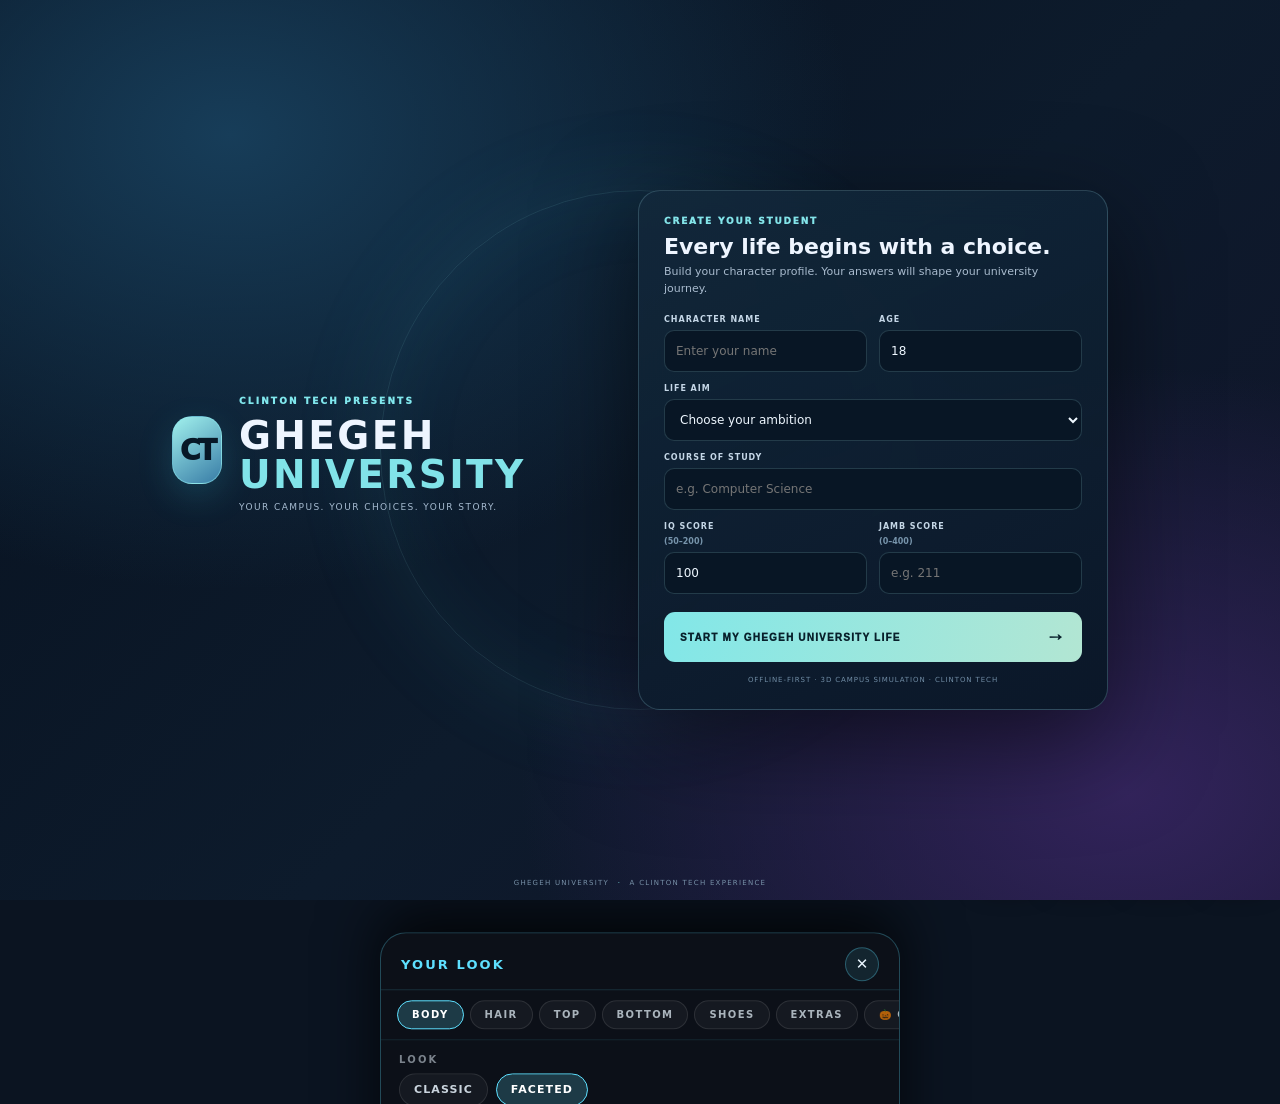
==== index.html @ 62ccc45f "Ghegeh University v7: UI parity with Everyday-game, loophole fixes, PWA + Pages deploy" ====
<!doctype html>
<html lang="en">
<head>
  <meta charset="utf-8">
  <meta name="viewport" content="width=device-width,initial-scale=1,maximum-scale=1,user-scalable=no,viewport-fit=cover">
  <meta name="theme-color" content="#101b2c">
  <meta name="description" content="Ghegeh University — a standalone 3D third-person campus life game by Clinton Tech.">
  <title>Ghegeh University — Clinton Tech</title>
  <meta name="color-scheme" content="dark">
  <meta name="mobile-web-app-capable" content="yes">
  <meta name="apple-mobile-web-app-capable" content="yes">
  <meta name="apple-mobile-web-app-status-bar-style" content="black-translucent">
  <meta name="apple-mobile-web-app-title" content="Ghegeh Uni">
  <link rel="icon" type="image/png" sizes="32x32" href="icons/favicon-32.png">
  <link rel="apple-touch-icon" href="icons/icon-180.png">
  <link rel="manifest" href="manifest.webmanifest">
  <link rel="stylesheet" href="css/game.css">
  <script type="importmap">
  {"imports":{"three":"./game-assets/vendor/three/three.module.min.js","three/addons/":"./game-assets/vendor/three/addons/"}}
  </script>
</head>
<body>
  <main id="game-root">
    <noscript><div class="noscript">Ghegeh University needs JavaScript and WebGL. Please enable JavaScript to play.</div></noscript>
    <canvas id="game-canvas" aria-label="Ghegeh University 3D campus"></canvas>
    <section class="start-screen" id="start-screen">
      <div class="start-glow"></div>
      <div class="start-brand"><span class="start-logo">CT</span><div><small>CLINTON TECH PRESENTS</small><h1>GHEGEH <em>UNIVERSITY</em></h1><p>YOUR CAMPUS. YOUR CHOICES. YOUR STORY.</p></div></div>
      <form class="start-card" id="profile-form">
        <div class="start-kicker">CREATE YOUR STUDENT</div><h2>Every life begins with a choice.</h2><p class="start-intro">Build your character profile. Your answers will shape your university journey.</p>
        <div class="profile-grid">
          <label>CHARACTER NAME<input name="name" required maxlength="32" placeholder="Enter your name" autocomplete="name"></label>
          <label>AGE<input name="age" required type="number" min="15" max="60" value="18"></label>
          <label class="wide">LIFE AIM<select name="aim" required><option value="">Choose your ambition</option><option>Become successful in my career</option><option>Build a business</option><option>Become wealthy and independent</option><option>Make a difference in society</option><option>Become famous and influential</option><option>Enjoy university life and make memories</option><option>Discover my purpose</option></select></label>
          <label class="wide">COURSE OF STUDY<input name="course" required maxlength="60" placeholder="e.g. Computer Science"></label>
          <label>IQ SCORE <small>(50–200)</small><input name="iq" required type="number" min="50" max="200" value="100"></label>
          <label>JAMB SCORE <small>(0–400)</small><input name="jamb" required type="number" min="0" max="400" placeholder="e.g. 211"></label>
        </div>
        <button class="start-button" type="submit">START MY GHEGEH UNIVERSITY LIFE <span>→</span></button>
        <div class="start-foot">OFFLINE-FIRST · 3D CAMPUS SIMULATION · CLINTON TECH</div>
      </form>
      <div class="start-version">GHEGEH UNIVERSITY <span>·</span> A CLINTON TECH EXPERIENCE</div>
    </section>
    <header class="topbar">
      <div class="brand"><span class="brand-mark">UL</span><div><b>GHEGEH UNIVERSITY</b><small>A CLINTON TECH CAMPUS</small></div></div>
      <div class="top-actions"><button id="life-btn">CAMPUS LIFE</button><button id="portal-btn">STUDENT PORTAL</button><label class="quality-control">QUALITY <select id="quality-select" aria-label="Graphics quality"><option value="low">LOW</option><option value="medium">MEDIUM</option><option value="high">HIGH</option></select></label><button id="pause-btn" aria-label="Pause">Ⅱ</button></div>
    </header>
    <section class="mission-card" id="mission-card">
      <span class="eyebrow">YOUR CAMPUS DAY</span>
      <b id="mission-title">Welcome to campus</b>
      <small id="mission-copy">Explore the campus and meet your fellow students.</small>
    </section>
    <div class="status-strip" id="status-strip" aria-label="Student status">
      <div class="chip"><small>ENERGY</small><b id="st-energy">–</b></div>
      <div class="chip"><small>MOOD</small><b id="st-mood">–</b></div>
      <div class="chip"><small>WALLET</small><b id="st-wallet">–</b></div>
      <div class="chip"><small>REP</small><b id="st-rep">–</b></div>
    </div>
    <div class="suspension-banner hidden" id="suspension-banner" role="alert">DISCIPLINARY SUSPENSION · attend a student conduct meeting in Campus Life to return to class</div>
    <div class="bottom-hint"><span class="dot"></span> <span id="hint-text">LEFT STICK: MOVE · DRAG RIGHT: LOOK · TAP ACTION BUTTON TO INTERACT</span></div>
    <nav class="action-hud" aria-label="Character actions">
      <button id="hud-style" title="Open wardrobe">STYLE</button>
      <button id="hud-market" title="Clothing market">MARKET</button>
      <button id="hud-emotes" title="Show emotes">EMOTES</button>
      <button id="hud-handshake" title="Handshake with a nearby student">SHAKE</button>
    </nav>
    <section class="emote-panel hidden" id="emote-panel"><div class="emote-head"><b>EMOTES & GESTURES</b><button id="close-emotes">×</button></div>
      <div class="emote-grid">
        <button data-emote="wave">Wave</button><button data-emote="clap">Clap</button><button data-emote="flex">Flex</button><button data-emote="dance">Dance</button>
        <button data-emote="azonto_step">Azonto</button><button data-emote="shaku_flow">Shaku</button><button data-emote="zanku_legwork">Zanku</button><button data-emote="stepper_glide">Steppers glide</button>
        <button data-emote="stepper_cross">Cross step</button><button data-emote="stepper_heeltoe">Heel-toe</button><button data-emote="buga_bounce">Buga</button><button data-emote="amapiano_log">Amapiano</button>
      </div><p>Handshake pairs with the nearest student. Dance moves play on your character.</p>
    </section>
    <section class="market-panel hidden" id="market-panel"><div class="market-head"><div><small>GHEGEH CAMPUS STYLE</small><h2>Student Clothing Market</h2><p>Buy an outfit, then visit the fitting studio to change in third person.</p></div><button id="close-market">×</button></div>
      <div class="market-wallet" id="market-wallet">Wallet: ₦45,000</div><div class="market-items" id="market-items"></div>
      <div class="market-foot"><span>Purchased items are saved on this device.</span><button id="market-done">DONE</button></div>
    </section>
    <section class="portal hidden" id="portal">
      <div class="portal-head"><div><span class="eyebrow">STUDENT SERVICES</span><h1>Student Portal</h1></div><button class="close" id="close-portal">×</button></div>
      <div class="profile-badge" id="profile-summary"></div><div class="student-summary"><div><small>PROGRAMME</small><b id="programme-name">Not enrolled</b></div><div><small>CGPA</small><b id="cgpa">0.00</b></div><div><small>CREDITS</small><b id="credits">0 / 12</b></div></div>
      <div id="enrolment" class="portal-section"><h2>Choose your programme</h2><div class="programme-grid" id="programme-list"></div></div>
      <div id="student-actions" class="portal-section hidden"><h2>Academic activities</h2><div class="activity-grid">
        <button data-action="study"><b>📚 Study session</b><small>Done in person at the library</small></button>
        <button data-action="lecture"><b>🎓 Attend lecture</b><small>Done in person at a faculty</small></button>
        <button data-action="exam"><b>📝 Take examination</b><small>Needs 2 study + 1 lecture · pass mark 50%</small></button>
        <button data-action="scholarship"><b>🏅 Apply scholarship</b><small>2 passes · 5 study · 60% average · ₦50,000</small></button>
      </div><div class="progress-wrap"><div class="progress-label"><span>Graduation progress</span><b id="progress-label">0%</b></div><div class="progress"><i id="progress-bar"></i></div></div><button class="graduate" id="graduate-btn" disabled>GRADUATE</button></div>
      <div class="portal-section"><h2>Campus objectives</h2><ul class="objectives" id="objectives"></ul></div>
      <p class="save-note">Progress is saved locally on this device. No account or online payment is required in this starter build.</p>
      <button class="reset-btn" id="reset-btn" type="button">START A NEW STUDENT (ERASE SAVE)</button>
    </section>

    <section class="life-panel hidden" id="life-panel">
      <div class="life-head"><div><span class="eyebrow">YOUR CHOICES · YOUR STORY</span><h2>Campus Life</h2></div><button class="close" id="close-life">×</button></div>
      <div class="life-stats" id="life-stats"></div>
      <div class="life-section" id="npc-social" hidden>
        <h3 id="npc-name">Meet a student</h3><p id="npc-copy">Build friendships through repeated conversations and shared activities.</p>
        <div class="conversation-log" id="conversation-log" aria-live="polite"></div>
        <div class="conversation-topics" id="conversation-topics"></div>
        <form class="chat-compose" id="chat-form"><input id="chat-input" maxlength="180" autocomplete="off" placeholder="Say something to this student…"><button type="submit">SEND</button></form>
        <div class="life-actions"><button data-social="chat">START A NEW CHAT</button><button data-social="study">INVITE TO STUDY</button><button data-social="bestie">ASK TO BE BESTIES</button></div>
      </div>
      <div class="life-section"><h3>Choose your circle</h3><p>Campus groups change your reputation, opportunities and the choices you face.</p><div class="faction-grid" id="faction-list"></div><button class="subtle-action" id="leave-faction">LEAVE CURRENT GROUP</button></div>
      <div class="life-section"><h3>What do you want to do?</h3><div class="life-actions">
        <button data-life="hangout">HANG OUT WITH FRIENDS</button><button data-life="party">GO TO A CAMPUS PARTY</button><button data-life="work">TAKE A STUDENT JOB</button><button data-life="sports">TRAIN WITH SPORTS CLUB</button><button data-life="discipline">STUDENT CONDUCT MEETING</button>
      </div></div>
      <p class="life-foot">Your choices are saved on this device. Secret-group membership is fictional and can carry in-game disciplinary consequences.</p>
    </section>
    <div class="toast" id="toast" role="status"></div>
    <div class="loading" id="loading" role="status" aria-live="polite"><div class="loader" id="loader"></div><b id="loading-title">BUILDING YOUR CAMPUS</b><small id="loading-copy">Preparing Ghegeh University…</small><div class="loading-actions hidden" id="loading-actions"><button id="reload-btn" type="button">RELOAD</button></div></div>
  </main>
  <script type="module" src="src/main.js"></script>
</body>
</html>
---- css/game.css ----
:root{color-scheme:dark;--ink:#eef5ff;--muted:#a8b7c9;--panel:rgba(9,18,32,.88);--line:rgba(168,205,235,.2);--cyan:#75e2ed;--gold:#f3c96b}*{box-sizing:border-box}html,body,#game-root{width:100%;height:100%;margin:0;overflow:hidden;background:#0b1421;color:var(--ink);font-family:Inter,system-ui,-apple-system,Segoe UI,sans-serif}body{overscroll-behavior:none}#game-canvas{position:absolute;inset:0;width:100%;height:100%;display:block;touch-action:none;outline:0}.topbar{position:absolute;z-index:20;top:env(safe-area-inset-top,0px);left:0;right:0;display:flex;align-items:center;justify-content:space-between;padding:13px 15px;background:linear-gradient(180deg,rgba(4,10,19,.78),transparent);pointer-events:none}.brand,.top-actions{display:flex;align-items:center;gap:10px;pointer-events:auto}.brand-mark{width:39px;height:39px;display:grid;place-items:center;border-radius:12px;background:linear-gradient(145deg,#8de8ef,#3975a4);color:#071827;font-weight:1000;letter-spacing:-.08em}.brand b{display:block;font-size:11px;letter-spacing:.13em}.brand small{display:block;color:#b4c4d5;font-size:8px;letter-spacing:.16em;margin-top:3px}.top-actions button,.close{border:1px solid var(--line);background:rgba(7,16,29,.8);color:var(--ink);border-radius:10px;padding:10px 12px;font-size:10px;font-weight:900;letter-spacing:.08em;backdrop-filter:blur(12px)}#pause-btn{font-size:16px;padding:7px 13px}.mission-card{position:absolute;z-index:10;top:76px;left:14px;max-width:min(300px,calc(100vw - 28px));padding:12px 14px;border:1px solid var(--line);border-radius:13px;background:var(--panel);backdrop-filter:blur(14px);box-shadow:0 12px 35px #0005;pointer-events:none}.eyebrow{display:block;color:var(--cyan);font-size:8px;font-weight:1000;letter-spacing:.17em}.mission-card b{display:block;font-size:13px;margin:5px 0}.mission-card small{display:block;color:var(--muted);font-size:10px;line-height:1.4}.bottom-hint{position:absolute;z-index:10;bottom:calc(env(safe-area-inset-bottom,0px) + 10px);left:50%;transform:translateX(-50%);padding:8px 11px;white-space:nowrap;border-radius:20px;background:rgba(4,12,22,.72);color:#d4e1ef;font-size:8px;letter-spacing:.08em;pointer-events:none}.bottom-hint i{color:var(--gold);font-style:normal;padding:0 4px}.dot{display:inline-block;width:6px;height:6px;border-radius:50%;background:#73e2a0;margin-right:5px}.portal{position:absolute;z-index:40;top:50%;left:50%;transform:translate(-50%,-50%);width:min(620px,calc(100vw - 24px));max-height:min(82vh,760px);overflow:auto;padding:18px;border:1px solid rgba(141,212,235,.28);border-radius:20px;background:rgba(7,16,29,.96);box-shadow:0 24px 90px #000a;backdrop-filter:blur(20px)}.hidden{display:none!important}.portal-head{display:flex;align-items:center;justify-content:space-between}.portal h1{font-size:23px;margin:5px 0 14px}.portal h2{font-size:12px;letter-spacing:.08em;margin:17px 0 9px}.close{font-size:22px;padding:2px 10px}.student-summary{display:grid;grid-template-columns:repeat(3,1fr);gap:7px}.student-summary>div{padding:10px;border:1px solid var(--line);border-radius:11px;background:#122238}.student-summary small{display:block;color:var(--muted);font-size:8px;letter-spacing:.1em}.student-summary b{display:block;font-size:12px;margin-top:5px}.programme-grid{display:grid;grid-template-columns:repeat(2,minmax(0,1fr));gap:8px}.programme,.activity-grid button{border:1px solid var(--line);border-radius:12px;background:#13253a;color:var(--ink);padding:12px;text-align:left}.programme b,.activity-grid b{display:block;font-size:11px}.programme small,.activity-grid small{display:block;color:var(--muted);font-size:9px;line-height:1.45;margin-top:5px}.programme button{margin-top:10px;border:0;border-radius:8px;padding:8px 10px;background:var(--cyan);color:#09202c;font-size:9px;font-weight:1000}.activity-grid{display:grid;grid-template-columns:repeat(2,minmax(0,1fr));gap:8px}.progress-wrap{margin:14px 0}.progress-label{display:flex;justify-content:space-between;font-size:9px;color:var(--muted);margin-bottom:7px}.progress{height:8px;border-radius:8px;background:#26384b;overflow:hidden}.progress i{display:block;width:0;height:100%;background:linear-gradient(90deg,#62cbd9,#e7cf7a);transition:width .25s}.graduate{width:100%;padding:12px;border:0;border-radius:10px;background:var(--gold);color:#231a08;font-weight:1000}.graduate:disabled{opacity:.35}.objectives{padding-left:18px;color:var(--muted);font-size:10px;line-height:1.8}.save-note{font-size:9px;color:#8092a6;line-height:1.5}.toast{position:absolute;z-index:60;left:50%;bottom:calc(env(safe-area-inset-bottom,0px) + 58px);transform:translate(-50%,15px);opacity:0;pointer-events:none;padding:10px 14px;border-radius:10px;background:#e6f6f7;color:#102431;font-size:11px;font-weight:800;transition:.2s}.toast.show{opacity:1;transform:translate(-50%,0)}.loading{position:absolute;z-index:80;inset:0;display:flex;flex-direction:column;align-items:center;justify-content:center;gap:10px;background:#0b1421;color:var(--ink);letter-spacing:.13em;font-size:10px}.loading small{color:var(--muted);font-size:9px;letter-spacing:0}.loader{width:34px;height:34px;border:3px solid #33495b;border-top-color:var(--cyan);border-radius:50%;animation:spin .8s linear infinite}@keyframes spin{to{transform:rotate(360deg)}}@media(min-width:760px){.mission-card{top:90px;left:22px}.portal{padding:24px}.brand b{font-size:13px}}
.life-panel{position:absolute;z-index:45;right:14px;top:74px;width:min(430px,calc(100vw - 28px));max-height:calc(100dvh - 96px);overflow:auto;padding:16px;border:1px solid rgba(141,212,235,.3);border-radius:18px;background:rgba(7,16,29,.96);box-shadow:0 24px 90px #000a;backdrop-filter:blur(20px)}.life-head{display:flex;align-items:center;justify-content:space-between}.life-head h2{font-size:21px;margin:5px 0 12px}.life-stats{display:grid;grid-template-columns:repeat(3,1fr);gap:7px}.life-stat{border:1px solid var(--line);background:#13253a;border-radius:10px;padding:9px}.life-stat small{display:block;color:var(--muted);font-size:8px;letter-spacing:.08em}.life-stat b{display:block;font-size:14px;margin-top:4px}.life-section{border-top:1px solid var(--line);padding-top:12px;margin-top:13px}.life-section h3{font-size:12px;margin:0 0 5px}.life-section p,.life-foot{font-size:9px;color:var(--muted);line-height:1.5;margin:4px 0 9px}.life-actions,.faction-grid{display:grid;grid-template-columns:repeat(2,minmax(0,1fr));gap:7px}.life-actions button,.faction-card,.subtle-action{border:1px solid var(--line);border-radius:10px;background:#172d43;color:var(--ink);padding:10px;text-align:left;font-size:9px;font-weight:900;letter-spacing:.03em}.faction-card b{display:block;font-size:10px}.faction-card small{display:block;color:var(--muted);font-size:8px;line-height:1.4;margin-top:5px;font-weight:500}.faction-card.selected{border-color:var(--gold);background:#3a3020}.subtle-action{margin-top:8px;width:100%;text-align:center;color:#ffd4c7;background:#38252a}.life-foot{margin-top:12px}@media(max-width:600px){.top-actions{gap:5px}.top-actions button{padding:8px 8px;font-size:8px}.life-panel{top:66px;right:8px;width:calc(100vw - 16px);max-height:calc(100dvh - 78px)}}

/* Clinton Tech character creation splash */
.start-screen{position:absolute;z-index:100;inset:0;display:flex;align-items:center;justify-content:center;gap:clamp(18px,4vh,36px);padding:26px 18px;background:radial-gradient(ellipse at 18% 15%,#173d59 0%,transparent 42%),radial-gradient(ellipse at 88% 88%,#33245c 0%,transparent 38%),linear-gradient(135deg,#07111f,#0d1b2c 55%,#111329);overflow:auto}.start-glow{position:absolute;width:48vw;height:48vw;max-width:520px;max-height:520px;border:1px solid #8ae7ed20;border-radius:50%;box-shadow:0 0 100px #47c9dc18,inset 0 0 90px #47c9dc10;pointer-events:none}.start-brand{position:relative;z-index:1;display:flex;align-items:center;gap:17px;max-width:430px}.start-logo{width:68px;height:68px;display:grid;place-items:center;border:1px solid #8ae7ed80;border-radius:20px;background:linear-gradient(145deg,#a1f1ed,#387ca6);color:#071827;font-size:28px;font-weight:1000;letter-spacing:-.1em;box-shadow:0 12px 35px #35bfd533}.start-brand small{color:#80e7ed;font-size:9px;letter-spacing:.24em;font-weight:1000}.start-brand h1{font-size:clamp(24px,4vw,39px);line-height:1;margin:8px 0;letter-spacing:.06em}.start-brand h1 em{font-style:normal;color:#81e3e9}.start-brand p{font-size:9px;letter-spacing:.16em;color:#a6bbd0;margin:0}.start-card{position:relative;z-index:2;width:min(470px,100%);padding:25px;border:1px solid #9adce638;border-radius:22px;background:linear-gradient(155deg,#12283bea,#0a1727f5);box-shadow:0 30px 100px #0008;backdrop-filter:blur(18px)}.start-kicker{color:#83e4e9;font-size:9px;font-weight:1000;letter-spacing:.2em}.start-card h2{font-size:22px;margin:8px 0 5px}.start-intro{font-size:11px;color:#a9bbce;line-height:1.5;margin:0 0 18px}.profile-grid{display:grid;grid-template-columns:1fr 1fr;gap:12px}.profile-grid label{display:flex;flex-direction:column;gap:6px;color:#c5d7e7;font-size:8px;font-weight:900;letter-spacing:.12em}.profile-grid label small{display:inline;color:#7895ac;font-size:8px;letter-spacing:0}.profile-grid .wide{grid-column:1/-1}.profile-grid input,.profile-grid select{width:100%;min-height:42px;border:1px solid #7eb7c43b;border-radius:10px;padding:0 11px;background:#081625;color:#eef7ff;font:500 12px system-ui;outline:none}.profile-grid input:focus,.profile-grid select:focus{border-color:#79dfe8;box-shadow:0 0 0 3px #79dfe81a}.profile-grid select option{background:#0d1c2c}.start-button{width:100%;display:flex;justify-content:space-between;align-items:center;margin-top:18px;padding:14px 16px;border:0;border-radius:11px;background:linear-gradient(100deg,#82e7e8,#b2e6d3);color:#08202b;font-size:10px;font-weight:1000;letter-spacing:.12em}.start-button span{font-size:19px}.start-foot{text-align:center;color:#718da5;font-size:7px;letter-spacing:.13em;margin-top:14px}.start-version{position:absolute;bottom:13px;color:#7891a8;font-size:7px;letter-spacing:.18em}.start-version span{color:#82e7e8;padding:0 5px}.conversation-log{display:flex;flex-direction:column;gap:7px;max-height:190px;overflow:auto;padding:9px;border:1px solid var(--line);border-radius:10px;background:#091827;margin:9px 0}.chat-line{font-size:10px;line-height:1.5;color:#dbe8f5}.chat-line b{color:#80e2e8}.chat-line.player b{color:#f3cb79}.conversation-topics{display:grid;grid-template-columns:repeat(2,minmax(0,1fr));gap:6px;margin:8px 0}.conversation-topics button{border:1px solid #76c9d344;border-radius:9px;background:#102a3c;color:#dff8f7;padding:9px;text-align:left;font-size:9px;font-weight:800}.conversation-topics button:active{background:#1d5361}.profile-badge{color:#8ee4e7;font-size:9px;margin:0 0 8px}
@media(max-width:760px){.start-screen{flex-direction:column;justify-content:flex-start;padding:25px 14px 38px;gap:18px}.start-brand{width:min(470px,100%);justify-content:center}.start-logo{width:52px;height:52px;border-radius:15px;font-size:22px}.start-brand h1{font-size:25px}.start-brand p{font-size:7px}.start-card{padding:18px;width:min(470px,100%)}.start-card h2{font-size:19px}.start-version{position:static;text-align:center}.profile-grid{gap:9px}.profile-grid input,.profile-grid select{min-height:40px}}

.chat-compose{display:flex;gap:6px;margin:8px 0}.chat-compose input{flex:1;min-width:0;border:1px solid #76c9d344;border-radius:9px;background:#081827;color:#eef7ff;padding:10px;font:500 10px system-ui;outline:none}.chat-compose input:focus{border-color:#79dfe8}.chat-compose button{border:0;border-radius:9px;background:#82e7e8;color:#08202b;padding:0 13px;font-size:9px;font-weight:1000;letter-spacing:.08em}

.quality-control{pointer-events:auto;display:flex;align-items:center;gap:5px;color:#9db3c8;font-size:8px;font-weight:900;letter-spacing:.1em}.quality-control select{max-width:82px;border:1px solid #83dce455;border-radius:8px;background:#0b1c2b;color:#eaf7ff;padding:8px 6px;font-size:8px;font-weight:900}

/* v6 action HUD, emote wheel and campus clothing market */
.action-hud{position:absolute;z-index:25;right:12px;bottom:calc(env(safe-area-inset-bottom,0px) + 18px);display:flex;gap:7px;pointer-events:auto}
.action-hud button{border:1px solid #8ce7e777;border-radius:12px;background:linear-gradient(145deg,#132b42ed,#071725ed);color:#e8fbff;padding:11px 13px;font-size:9px;font-weight:1000;letter-spacing:.1em;box-shadow:0 8px 24px #0007;backdrop-filter:blur(12px)}
.action-hud button:active,.emote-grid button:active{transform:scale(.96);border-color:#f1d27e}
.emote-panel,.market-panel{position:absolute;z-index:55;left:50%;top:50%;transform:translate(-50%,-50%);width:min(520px,calc(100vw - 22px));max-height:78dvh;overflow:auto;border:1px solid #82dfe777;border-radius:20px;background:linear-gradient(155deg,#10263bf5,#071321f8);box-shadow:0 25px 90px #000c;padding:16px;backdrop-filter:blur(20px)}
.emote-head,.market-head{display:flex;justify-content:space-between;align-items:flex-start;gap:12px}.emote-head b,.market-head small{color:#85e7e8;font-size:10px;letter-spacing:.16em}.emote-head button,.market-head>button{border:1px solid #82dfe755;border-radius:10px;background:#173148;color:#fff;padding:7px 12px;font-size:18px}.emote-grid{display:grid;grid-template-columns:repeat(3,minmax(0,1fr));gap:7px;margin-top:14px}.emote-grid button{border:1px solid #7acbd344;border-radius:10px;background:#142d43;color:#eafaff;padding:11px 6px;font-size:10px;font-weight:800}.emote-panel p,.market-head p{color:#9cb2c6;font-size:10px;line-height:1.5}.market-head h2{margin:5px 0;font-size:20px}.market-wallet{margin:12px 0;padding:10px;border-radius:10px;background:#163a36;color:#9df3c2;font-size:12px;font-weight:900}.market-items{display:grid;grid-template-columns:repeat(2,minmax(0,1fr));gap:9px}.market-item{border:1px solid #789db633;border-radius:13px;background:#12283c;padding:12px}.market-item .swatch{height:48px;border-radius:9px;margin-bottom:9px;border:1px solid #ffffff22}.market-item b{display:block;font-size:11px}.market-item small{display:block;color:#9eb2c5;font-size:9px;margin:5px 0 9px}.market-item button{width:100%;border:0;border-radius:8px;background:#8ce7df;color:#09212b;padding:9px;font-size:9px;font-weight:1000}.market-item button.owned{background:#314b4a;color:#a7f0c8}.market-foot{display:flex;justify-content:space-between;align-items:center;gap:10px;margin-top:12px;color:#92a8bb;font-size:9px}.market-foot button{border:0;border-radius:9px;background:#d8bd74;color:#201b0c;padding:10px 15px;font-weight:1000}
@media(max-width:600px){.action-hud{right:7px;bottom:calc(env(safe-area-inset-bottom,0px) + 52px);gap:5px}.action-hud button{padding:10px 9px;font-size:8px}.emote-grid{grid-template-columns:repeat(3,minmax(0,1fr))}.market-panel{max-height:82dvh;padding:13px}}

/* ---- v7 UI parity + hardening (modelled on the Everyday-game HUD) ---- */
:where(button,select,input,a):focus-visible{outline:2px solid var(--cyan);outline-offset:2px}
.noscript{position:absolute;z-index:200;inset:0;display:flex;align-items:center;justify-content:center;padding:24px;text-align:center;background:#0b1421;color:var(--ink)}
.status-strip{position:absolute;z-index:19;top:calc(env(safe-area-inset-top,0px) + 62px);right:14px;display:flex;gap:6px;pointer-events:none}
.status-strip .chip{min-width:58px;padding:6px 9px;border:1px solid var(--line);border-radius:10px;background:var(--panel);backdrop-filter:blur(12px);text-align:center}
.status-strip small{display:block;font-size:8px;letter-spacing:.12em;color:var(--muted)}
.status-strip b{display:block;font-size:12px;color:var(--ink);font-variant-numeric:tabular-nums}
.status-strip .chip.low{border-color:#ff7a7a;animation:pulse 1.2s ease-in-out infinite}
.status-strip .chip.low b{color:#ffb0b0}
@keyframes pulse{50%{box-shadow:0 0 0 3px rgba(255,122,122,.25)}}
.suspension-banner{position:absolute;z-index:21;top:calc(env(safe-area-inset-top,0px) + 112px);left:50%;transform:translateX(-50%);max-width:min(560px,calc(100vw - 24px));padding:8px 14px;border-radius:10px;background:rgba(120,20,30,.9);border:1px solid #ff8f8f;color:#fff;font-size:11px;letter-spacing:.04em;text-align:center}
.mission-card{top:calc(env(safe-area-inset-top,0px) + 76px)}
.portal{max-height:min(82dvh,760px)}
.bottom-hint{white-space:normal;text-align:center;max-width:calc(100vw - 210px)}
.programme.locked{opacity:.55}
.programme button:disabled{cursor:not-allowed;opacity:.6}
.programme em{color:var(--gold);font-style:normal}
.reset-btn{margin-top:12px;width:100%;padding:10px;border:1px solid rgba(255,122,122,.5);border-radius:10px;background:transparent;color:#ffb0b0;font:inherit;font-size:11px;letter-spacing:.08em;cursor:pointer}
.loading .loader.hidden,.loading-actions.hidden{display:none}
.loading.failed b{color:#ff9b9b}
.loading small{max-width:min(440px,86vw);text-align:center;line-height:1.5;letter-spacing:.05em}
.loading-actions button{margin-top:8px;padding:10px 22px;border:0;border-radius:10px;background:var(--cyan);color:#06222b;font:inherit;font-weight:700;letter-spacing:.1em;cursor:pointer}
@media(max-width:600px){
  .status-strip{right:8px;left:8px;justify-content:center;top:calc(env(safe-area-inset-top,0px) + 56px)}
  .status-strip .chip{flex:1;min-width:0}
  .mission-card{top:calc(env(safe-area-inset-top,0px) + 108px)}
  .suspension-banner{top:calc(env(safe-area-inset-top,0px) + 164px)}
  .bottom-hint{display:none}
}
@media(max-height:480px) and (orientation:landscape){
  .mission-card{display:none}
  .status-strip{top:calc(env(safe-area-inset-top,0px) + 52px)}
  .portal,.life-panel{max-height:calc(100dvh - 70px)}
}
@media(prefers-reduced-motion:reduce){*{animation-duration:.01ms!important;animation-iteration-count:1!important;transition-duration:.01ms!important}}
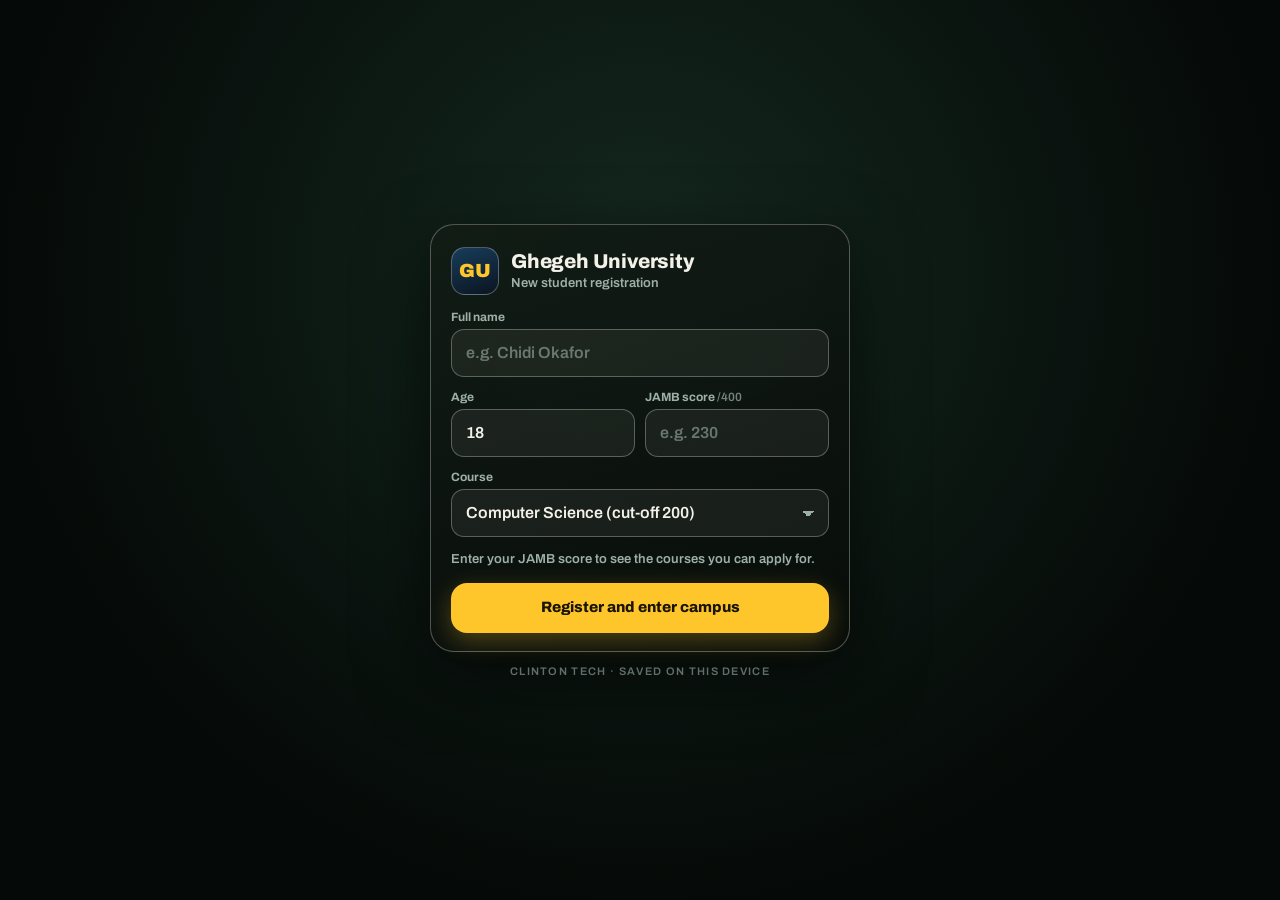
==== commit d8c31c5b: "v8: Clinton Tech splash, Everyday-game HUD/UI, plain registration, run/jump controls, next-step guid" ====
--- a/index.html
+++ b/index.html
@@ -3,111 +3,228 @@
 <head>
   <meta charset="utf-8">
   <meta name="viewport" content="width=device-width,initial-scale=1,maximum-scale=1,user-scalable=no,viewport-fit=cover">
-  <meta name="theme-color" content="#101b2c">
-  <meta name="description" content="Ghegeh University — a standalone 3D third-person campus life game by Clinton Tech.">
-  <title>Ghegeh University — Clinton Tech</title>
+  <meta name="theme-color" content="#0b110e">
   <meta name="color-scheme" content="dark">
+  <meta name="description" content="Ghegeh University: a 3D third-person campus life game by Clinton Tech.">
   <meta name="mobile-web-app-capable" content="yes">
   <meta name="apple-mobile-web-app-capable" content="yes">
   <meta name="apple-mobile-web-app-status-bar-style" content="black-translucent">
   <meta name="apple-mobile-web-app-title" content="Ghegeh Uni">
+  <title>Ghegeh University · Clinton Tech</title>
   <link rel="icon" type="image/png" sizes="32x32" href="icons/favicon-32.png">
   <link rel="apple-touch-icon" href="icons/icon-180.png">
   <link rel="manifest" href="manifest.webmanifest">
-  <link rel="stylesheet" href="css/game.css">
+  <link rel="stylesheet" href="css/fonts.css">
+  <link rel="stylesheet" href="css/hud-icons.css">
+  <link rel="stylesheet" href="css/hud.css">
+  <link rel="stylesheet" href="css/hud-landscape.css">
+  <link rel="stylesheet" href="css/uni.css">
   <script type="importmap">
   {"imports":{"three":"./game-assets/vendor/three/three.module.min.js","three/addons/":"./game-assets/vendor/three/addons/"}}
   </script>
+  <style id="ct-splash-css">
+  #ct-splash{position:fixed;inset:0;z-index:99999;display:flex;flex-direction:column;align-items:center;justify-content:center;
+    background:radial-gradient(circle at 50% 45%,#10201a 0%,#050907 70%);font-family:Archivo,Poppins,Inter,system-ui,sans-serif;
+    transition:opacity .6s ease,visibility .6s}
+  #ct-splash.out{opacity:0;visibility:hidden;pointer-events:none}
+  #ct-splash svg{width:min(46vmin,260px);height:auto;filter:drop-shadow(0 0 22px rgba(255,120,0,.45))}
+  #ct-splash .ring,#ct-splash .hex,#ct-splash .tr{fill:none;stroke:url(#ctg);stroke-linecap:round}
+  #ct-splash .ring{stroke-width:30;stroke-dasharray:620;stroke-dashoffset:620;animation:ct-draw 1.1s .15s ease forwards}
+  #ct-splash .hex{stroke-width:5;stroke-dasharray:1500;stroke-dashoffset:1500;animation:ct-draw 1.3s ease forwards}
+  #ct-splash .tr{stroke-width:12;stroke-dasharray:140;stroke-dashoffset:140;animation:ct-draw .6s 1s ease forwards}
+  #ct-splash .dot{fill:url(#ctg);opacity:0;animation:ct-pop .4s 1.4s ease forwards}
+  #ct-splash .name{margin-top:4vmin;font-weight:800;font-size:clamp(20px,5.2vmin,34px);letter-spacing:.32em;color:#f4f8f5;
+    opacity:0;transform:translateY(10px);animation:ct-up .7s 1.1s ease forwards}
+  #ct-splash .name b{color:#ff9c1a;font-weight:800}
+  #ct-splash .rule{width:64px;height:2px;background:#ff9c1a;margin:14px 0 10px;opacity:0;animation:ct-up .6s 1.4s ease forwards}
+  #ct-splash .sub{font-size:11px;letter-spacing:.5em;color:#96a89e;opacity:0;animation:ct-up .6s 1.6s ease forwards;padding-left:.5em}
+  #ct-splash .game{margin-top:20px;font-weight:800;font-size:clamp(15px,3.6vmin,22px);letter-spacing:.22em;color:#ffc62b;opacity:0;transform:translateY(8px);animation:ct-up .7s 2s ease forwards;padding-left:.22em}
+  #ct-splash .ct-load{margin-top:26px;width:min(60vmin,280px);display:flex;flex-direction:column;align-items:center;gap:10px;opacity:0;animation:ct-up .6s .9s ease forwards}
+  #ct-splash .ct-bar{width:100%;height:4px;border-radius:4px;background:rgba(255,255,255,.12);overflow:hidden}
+  #ct-splash .ct-bar i{display:block;height:100%;width:0;border-radius:4px;background:linear-gradient(90deg,#FFD60A,#FF5C00);box-shadow:0 0 10px rgba(255,120,0,.7)}
+  #ct-splash .ct-pct{font-size:12px;font-weight:700;letter-spacing:.25em;color:#96a89e;padding-left:.25em;font-variant-numeric:tabular-nums}
+  @keyframes ct-draw{to{stroke-dashoffset:0}}
+  @keyframes ct-pop{to{opacity:1}}
+  @keyframes ct-up{to{opacity:1;transform:none}}
+  @media (prefers-reduced-motion:reduce){#ct-splash *{animation-duration:.01s!important;animation-delay:0s!important}}
+  </style>
 </head>
 <body>
+  <!-- Clinton Tech splash: the same intro as Everyday in PH. It stays until the campus has finished building. -->
+  <div id="ct-splash" role="img" aria-label="Clinton Tech presents Ghegeh University">
+    <svg viewBox="0 0 400 400" xmlns="http://www.w3.org/2000/svg">
+      <defs><linearGradient id="ctg" x1="0" y1="0" x2="0" y2="1"><stop offset="0" stop-color="#FFD60A"/><stop offset="1" stop-color="#FF5C00"/></linearGradient></defs>
+      <polygon class="hex" points="200,20 356,110 356,290 200,380 44,290 44,110"/>
+      <path class="ring" d="M 252 140 A 80 80 0 1 0 252 260"/>
+      <circle class="dot" cx="200" cy="200" r="15"/>
+      <path class="tr" d="M 255 140 H 305"/><path class="tr" d="M 255 260 H 305"/><path class="tr" d="M 215 200 H 330"/>
+      <circle class="dot" cx="312" cy="140" r="9"/><circle class="dot" cx="312" cy="260" r="9"/><circle class="dot" cx="338" cy="200" r="9"/>
+    </svg>
+    <div class="name">CLINTON <b>TECH</b></div>
+    <div class="rule"></div>
+    <div class="sub">PRESENTS</div>
+    <div class="game">GHEGEH UNIVERSITY</div>
+    <div class="ct-load"><div class="ct-bar"><i id="ct-fill"></i></div><div class="ct-pct" id="ct-pct">0%</div></div>
+  </div>
+  <script>
+  (function(){var el=document.getElementById("ct-splash");if(!el)return;
+  var fill=document.getElementById("ct-fill"),pct=document.getElementById("ct-pct");
+  var t0=Date.now(),MIN=3000,MAX=14000,done=false,p=0;
+  function hide(){if(done)return;done=true;el.classList.add("out");window.__ghegehSplashDone=true;
+    document.dispatchEvent(new Event("ghegeh:splash-done"));
+    setTimeout(function(){el.remove();var c=document.getElementById("ct-splash-css");if(c)c.remove()},700)}
+  function render(){fill.style.width=p+"%";pct.textContent=Math.min(100,Math.floor(p))+"%"}
+  function frame(){if(done)return;
+    var t=Date.now()-t0,ready=window.__ghegehReady===true||window.__ghegehFailed===true;
+    var target=Math.min(t/MIN,1)*(ready?100:92);
+    p+=(target-p)*0.12;
+    if(ready&&t>=MIN&&p>99.4){p=100;render();setTimeout(hide,280);return}
+    if(t>MAX){p=100;render();hide();return}
+    render();requestAnimationFrame(frame)}
+  requestAnimationFrame(frame);el.addEventListener("click",function(){if(window.__ghegehReady||Date.now()-t0>MIN)hide()});})();
+  </script>
+
   <main id="game-root">
     <noscript><div class="noscript">Ghegeh University needs JavaScript and WebGL. Please enable JavaScript to play.</div></noscript>
     <canvas id="game-canvas" aria-label="Ghegeh University 3D campus"></canvas>
-    <section class="start-screen" id="start-screen">
-      <div class="start-glow"></div>
-      <div class="start-brand"><span class="start-logo">CT</span><div><small>CLINTON TECH PRESENTS</small><h1>GHEGEH <em>UNIVERSITY</em></h1><p>YOUR CAMPUS. YOUR CHOICES. YOUR STORY.</p></div></div>
-      <form class="start-card" id="profile-form">
-        <div class="start-kicker">CREATE YOUR STUDENT</div><h2>Every life begins with a choice.</h2><p class="start-intro">Build your character profile. Your answers will shape your university journey.</p>
-        <div class="profile-grid">
-          <label>CHARACTER NAME<input name="name" required maxlength="32" placeholder="Enter your name" autocomplete="name"></label>
-          <label>AGE<input name="age" required type="number" min="15" max="60" value="18"></label>
-          <label class="wide">LIFE AIM<select name="aim" required><option value="">Choose your ambition</option><option>Become successful in my career</option><option>Build a business</option><option>Become wealthy and independent</option><option>Make a difference in society</option><option>Become famous and influential</option><option>Enjoy university life and make memories</option><option>Discover my purpose</option></select></label>
-          <label class="wide">COURSE OF STUDY<input name="course" required maxlength="60" placeholder="e.g. Computer Science"></label>
-          <label>IQ SCORE <small>(50–200)</small><input name="iq" required type="number" min="50" max="200" value="100"></label>
-          <label>JAMB SCORE <small>(0–400)</small><input name="jamb" required type="number" min="0" max="400" placeholder="e.g. 211"></label>
+
+    <!-- ===== Registration ===== -->
+    <section class="reg hidden" id="register" aria-labelledby="reg-title">
+      <form class="reg-card" id="profile-form" autocomplete="off" novalidate>
+        <header class="reg-head">
+          <span class="reg-crest">GU</span>
+          <div><h1 id="reg-title">Ghegeh University</h1><p>New student registration</p></div>
+        </header>
+        <label class="field"><span>Full name</span><input name="name" id="f-name" required maxlength="32" placeholder="e.g. Chidi Okafor" autocomplete="off" autocapitalize="words"></label>
+        <div class="field-row">
+          <label class="field"><span>Age</span><input name="age" id="f-age" required type="number" inputmode="numeric" min="15" max="60" value="18"></label>
+          <label class="field"><span>JAMB score <em>/400</em></span><input name="jamb" id="f-jamb" required type="number" inputmode="numeric" min="0" max="400" placeholder="e.g. 230"></label>
         </div>
-        <button class="start-button" type="submit">START MY GHEGEH UNIVERSITY LIFE <span>→</span></button>
-        <div class="start-foot">OFFLINE-FIRST · 3D CAMPUS SIMULATION · CLINTON TECH</div>
+        <label class="field"><span>Course</span><select name="programme" id="f-course" required></select></label>
+        <p class="reg-note" id="reg-note" role="status"></p>
+        <button class="btn-primary" type="submit" id="reg-go">Register and enter campus</button>
+        <button class="btn-link hidden" type="button" id="reg-new">Not you? Register a new student</button>
       </form>
-      <div class="start-version">GHEGEH UNIVERSITY <span>·</span> A CLINTON TECH EXPERIENCE</div>
+      <p class="reg-foot">Clinton Tech · saved on this device</p>
     </section>
-    <header class="topbar">
-      <div class="brand"><span class="brand-mark">UL</span><div><b>GHEGEH UNIVERSITY</b><small>A CLINTON TECH CAMPUS</small></div></div>
-      <div class="top-actions"><button id="life-btn">CAMPUS LIFE</button><button id="portal-btn">STUDENT PORTAL</button><label class="quality-control">QUALITY <select id="quality-select" aria-label="Graphics quality"><option value="low">LOW</option><option value="medium">MEDIUM</option><option value="high">HIGH</option></select></label><button id="pause-btn" aria-label="Pause">Ⅱ</button></div>
-    </header>
-    <section class="mission-card" id="mission-card">
-      <span class="eyebrow">YOUR CAMPUS DAY</span>
-      <b id="mission-title">Welcome to campus</b>
-      <small id="mission-copy">Explore the campus and meet your fellow students.</small>
-    </section>
-    <div class="status-strip" id="status-strip" aria-label="Student status">
-      <div class="chip"><small>ENERGY</small><b id="st-energy">–</b></div>
-      <div class="chip"><small>MOOD</small><b id="st-mood">–</b></div>
-      <div class="chip"><small>WALLET</small><b id="st-wallet">–</b></div>
-      <div class="chip"><small>REP</small><b id="st-rep">–</b></div>
-    </div>
-    <div class="suspension-banner hidden" id="suspension-banner" role="alert">DISCIPLINARY SUSPENSION · attend a student conduct meeting in Campus Life to return to class</div>
-    <div class="bottom-hint"><span class="dot"></span> <span id="hint-text">LEFT STICK: MOVE · DRAG RIGHT: LOOK · TAP ACTION BUTTON TO INTERACT</span></div>
-    <nav class="action-hud" aria-label="Character actions">
-      <button id="hud-style" title="Open wardrobe">STYLE</button>
-      <button id="hud-market" title="Clothing market">MARKET</button>
-      <button id="hud-emotes" title="Show emotes">EMOTES</button>
-      <button id="hud-handshake" title="Handshake with a nearby student">SHAKE</button>
+
+    <!-- ===== HUD (player card + rail are placed by the Everyday-game HUD) ===== -->
+    <div id="hud">
+      <div id="player-panel" class="hidden">
+        <canvas id="pp-face" width="128" height="128"></canvas>
+        <div class="pp-info">
+          <div class="pp-top"><span class="pp-name" id="pp-name">Student</span><span class="pp-level" id="pp-level">NEW</span></div>
+          <div class="pp-cash-line" id="pp-cash">₦0</div>
+          <div class="pp-meters">
+            <div class="pp-m pp-m-en"><span class="pp-m-l">ENERGY</span><div class="pp-m-bar"><i id="m-en"></i></div><span class="pp-m-n" id="n-en">0</span></div>
+            <div class="pp-m pp-m-mood"><span class="pp-m-l">MOOD</span><div class="pp-m-bar"><i id="m-mood"></i></div><span class="pp-m-n" id="n-mood">0</span></div>
+            <div class="pp-m pp-m-rep"><span class="pp-m-l">REP</span><div class="pp-m-bar"><i id="m-rep"></i></div><span class="pp-m-n" id="n-rep">0</span></div>
+          </div>
+        </div>
+      </div>
+    </div>
+
+    <button class="guide hidden" id="guide" type="button" aria-live="polite">
+      <span class="guide-arrow" id="guide-arrow"><svg viewBox="0 0 24 24" aria-hidden="true"><path d="M12 3 5 20l7-4 7 4z"/></svg></span>
+      <span class="guide-text"><small id="guide-label">NEXT STEP</small><b id="guide-title">Welcome</b><em id="guide-sub"></em></span>
+      <span class="guide-dist" id="guide-dist"></span>
+    </button>
+    <div class="suspension-banner hidden" id="suspension-banner" role="alert">You are suspended from class. Open Campus Life and attend a conduct meeting.</div>
+
+    <nav class="dock hidden" id="dock" aria-label="Menus">
+      <button data-open="portal" aria-label="Student portal"><svg viewBox="0 0 24 24"><path d="M2 9l10-5 10 5-10 5z"/><path d="M6 11.5V16c0 1.5 3 3 6 3s6-1.5 6-3v-4.5"/></svg><span>Student</span></button>
+      <button data-open="life" aria-label="Campus life"><svg viewBox="0 0 24 24"><circle cx="9" cy="8" r="3.2"/><path d="M3 20c0-3.4 2.7-6 6-6s6 2.6 6 6"/><circle cx="17" cy="9" r="2.4"/><path d="M16.5 14.2c2.6.2 4.5 2.2 4.5 4.8"/></svg><span>People</span></button>
+      <button data-open="market" aria-label="Clothing market"><svg viewBox="0 0 24 24"><path d="M8 3 3 6l2 4 3-1v12h8V9l3 1 2-4-5-3a4 4 0 0 1-8 0z"/></svg><span>Outfit</span></button>
+      <button data-open="emotes" aria-label="Emotes"><svg viewBox="0 0 24 24"><circle cx="12" cy="12" r="9"/><path d="M8.5 14c1 1.5 2.1 2.2 3.5 2.2s2.5-.7 3.5-2.2M9 9.5h.01M15 9.5h.01"/></svg><span>Emote</span></button>
+      <button data-open="settings" aria-label="Settings"><svg viewBox="0 0 24 24"><circle cx="12" cy="12" r="3"/><path d="M12 2v3M12 19v3M2 12h3M19 12h3M4.9 4.9 7 7M17 17l2.1 2.1M4.9 19.1 7 17M17 7l2.1-2.1"/></svg><span>Settings</span></button>
+      <button id="uni-run" type="button" aria-pressed="false" aria-label="Toggle running"><svg viewBox="0 0 24 24"><circle cx="14" cy="4.5" r="1.8"/><path d="M5 21l3.5-6 3 1.5 1.5-5.5-3-1-3 2.5M13 11l3.5 2.5 3-.5M10 7l3-1 3 3.5"/></svg><span id="run-label">Run</span></button>
     </nav>
-    <section class="emote-panel hidden" id="emote-panel"><div class="emote-head"><b>EMOTES & GESTURES</b><button id="close-emotes">×</button></div>
-      <div class="emote-grid">
-        <button data-emote="wave">Wave</button><button data-emote="clap">Clap</button><button data-emote="flex">Flex</button><button data-emote="dance">Dance</button>
-        <button data-emote="azonto_step">Azonto</button><button data-emote="shaku_flow">Shaku</button><button data-emote="zanku_legwork">Zanku</button><button data-emote="stepper_glide">Steppers glide</button>
-        <button data-emote="stepper_cross">Cross step</button><button data-emote="stepper_heeltoe">Heel-toe</button><button data-emote="buga_bounce">Buga</button><button data-emote="amapiano_log">Amapiano</button>
-      </div><p>Handshake pairs with the nearest student. Dance moves play on your character.</p>
-    </section>
-    <section class="market-panel hidden" id="market-panel"><div class="market-head"><div><small>GHEGEH CAMPUS STYLE</small><h2>Student Clothing Market</h2><p>Buy an outfit, then visit the fitting studio to change in third person.</p></div><button id="close-market">×</button></div>
-      <div class="market-wallet" id="market-wallet">Wallet: ₦45,000</div><div class="market-items" id="market-items"></div>
-      <div class="market-foot"><span>Purchased items are saved on this device.</span><button id="market-done">DONE</button></div>
-    </section>
-    <section class="portal hidden" id="portal">
-      <div class="portal-head"><div><span class="eyebrow">STUDENT SERVICES</span><h1>Student Portal</h1></div><button class="close" id="close-portal">×</button></div>
-      <div class="profile-badge" id="profile-summary"></div><div class="student-summary"><div><small>PROGRAMME</small><b id="programme-name">Not enrolled</b></div><div><small>CGPA</small><b id="cgpa">0.00</b></div><div><small>CREDITS</small><b id="credits">0 / 12</b></div></div>
-      <div id="enrolment" class="portal-section"><h2>Choose your programme</h2><div class="programme-grid" id="programme-list"></div></div>
-      <div id="student-actions" class="portal-section hidden"><h2>Academic activities</h2><div class="activity-grid">
-        <button data-action="study"><b>📚 Study session</b><small>Done in person at the library</small></button>
-        <button data-action="lecture"><b>🎓 Attend lecture</b><small>Done in person at a faculty</small></button>
-        <button data-action="exam"><b>📝 Take examination</b><small>Needs 2 study + 1 lecture · pass mark 50%</small></button>
-        <button data-action="scholarship"><b>🏅 Apply scholarship</b><small>2 passes · 5 study · 60% average · ₦50,000</small></button>
-      </div><div class="progress-wrap"><div class="progress-label"><span>Graduation progress</span><b id="progress-label">0%</b></div><div class="progress"><i id="progress-bar"></i></div></div><button class="graduate" id="graduate-btn" disabled>GRADUATE</button></div>
-      <div class="portal-section"><h2>Campus objectives</h2><ul class="objectives" id="objectives"></ul></div>
-      <p class="save-note">Progress is saved locally on this device. No account or online payment is required in this starter build.</p>
-      <button class="reset-btn" id="reset-btn" type="button">START A NEW STUDENT (ERASE SAVE)</button>
-    </section>
-
-    <section class="life-panel hidden" id="life-panel">
-      <div class="life-head"><div><span class="eyebrow">YOUR CHOICES · YOUR STORY</span><h2>Campus Life</h2></div><button class="close" id="close-life">×</button></div>
-      <div class="life-stats" id="life-stats"></div>
-      <div class="life-section" id="npc-social" hidden>
-        <h3 id="npc-name">Meet a student</h3><p id="npc-copy">Build friendships through repeated conversations and shared activities.</p>
-        <div class="conversation-log" id="conversation-log" aria-live="polite"></div>
-        <div class="conversation-topics" id="conversation-topics"></div>
-        <form class="chat-compose" id="chat-form"><input id="chat-input" maxlength="180" autocomplete="off" placeholder="Say something to this student…"><button type="submit">SEND</button></form>
-        <div class="life-actions"><button data-social="chat">START A NEW CHAT</button><button data-social="study">INVITE TO STUDY</button><button data-social="bestie">ASK TO BE BESTIES</button></div>
-      </div>
-      <div class="life-section"><h3>Choose your circle</h3><p>Campus groups change your reputation, opportunities and the choices you face.</p><div class="faction-grid" id="faction-list"></div><button class="subtle-action" id="leave-faction">LEAVE CURRENT GROUP</button></div>
-      <div class="life-section"><h3>What do you want to do?</h3><div class="life-actions">
-        <button data-life="hangout">HANG OUT WITH FRIENDS</button><button data-life="party">GO TO A CAMPUS PARTY</button><button data-life="work">TAKE A STUDENT JOB</button><button data-life="sports">TRAIN WITH SPORTS CLUB</button><button data-life="discipline">STUDENT CONDUCT MEETING</button>
-      </div></div>
-      <p class="life-foot">Your choices are saved on this device. Secret-group membership is fictional and can carry in-game disciplinary consequences.</p>
-    </section>
+
+    <!-- ===== Sheets (same look as the Everyday-game menu sheet) ===== -->
+    <div class="h-scrim hidden" id="sheet-portal" data-sheet>
+      <div class="h-sheet" role="dialog" aria-labelledby="portal-title">
+        <div class="h-grab"></div>
+        <div class="h-head"><div><div class="h-title" id="portal-title">Student Portal</div><div class="h-sub" id="profile-summary"></div></div><button class="h-x" data-close aria-label="Close"></button></div>
+        <div id="portal-body"></div>
+      </div>
+    </div>
+
+    <div class="h-scrim hidden" id="sheet-life" data-sheet>
+      <div class="h-sheet" role="dialog" aria-labelledby="life-title">
+        <div class="h-grab"></div>
+        <div class="h-head"><div><div class="h-title" id="life-title">Campus Life</div><div class="h-sub">Friends, clubs and how you spend your time</div></div><button class="h-x" data-close aria-label="Close"></button></div>
+        <div id="life-body"></div>
+      </div>
+    </div>
+
+    <div class="h-scrim hidden" id="sheet-market" data-sheet>
+      <div class="h-sheet" role="dialog" aria-labelledby="market-title">
+        <div class="h-grab"></div>
+        <div class="h-head"><div><div class="h-title" id="market-title">Clothing Market</div><div class="h-sub" id="market-wallet"></div></div><button class="h-x" data-close aria-label="Close"></button></div>
+        <div class="h-grid c2" id="market-items"></div>
+        <button class="btn-ghost" id="open-fitting" type="button">Open fitting room (change colours and style)</button>
+      </div>
+    </div>
+
+    <div class="h-scrim hidden" id="sheet-emotes" data-sheet>
+      <div class="h-sheet" role="dialog" aria-labelledby="emote-title">
+        <div class="h-grab"></div>
+        <div class="h-head"><div><div class="h-title" id="emote-title">Emotes</div><div class="h-sub">Tap one to play it on your character</div></div><button class="h-x" data-close aria-label="Close"></button></div>
+        <div class="h-grid c4" id="emote-grid">
+          <button class="h-tile" data-emote="wave"><span class="h-tile-l">Wave</span></button>
+          <button class="h-tile" data-emote="clap"><span class="h-tile-l">Clap</span></button>
+          <button class="h-tile" data-emote="flex"><span class="h-tile-l">Flex</span></button>
+          <button class="h-tile" data-emote="dance"><span class="h-tile-l">Dance</span></button>
+          <button class="h-tile" data-emote="azonto_step"><span class="h-tile-l">Azonto</span></button>
+          <button class="h-tile" data-emote="shaku_flow"><span class="h-tile-l">Shaku</span></button>
+          <button class="h-tile" data-emote="zanku_legwork"><span class="h-tile-l">Zanku</span></button>
+          <button class="h-tile" data-emote="buga_bounce"><span class="h-tile-l">Buga</span></button>
+          <button class="h-tile" data-emote="amapiano_log"><span class="h-tile-l">Amapiano</span></button>
+          <button class="h-tile" data-emote="stepper_glide"><span class="h-tile-l">Steppers</span></button>
+          <button class="h-tile" data-emote="stepper_cross"><span class="h-tile-l">Cross step</span></button>
+          <button class="h-tile" data-emote="stepper_heeltoe"><span class="h-tile-l">Heel-toe</span></button>
+        </div>
+        <button class="btn-ghost" id="do-handshake" type="button">Shake hands with the nearest student</button>
+      </div>
+    </div>
+
+    <div class="h-scrim hidden" id="sheet-settings" data-sheet>
+      <div class="h-sheet" role="dialog" aria-labelledby="settings-title">
+        <div class="h-grab"></div>
+        <div class="h-head"><div><div class="h-title" id="settings-title">Menu</div><div class="h-sub">Ghegeh University · Clinton Tech</div></div><button class="h-x" data-close aria-label="Close"></button></div>
+        <div class="h-sec"><div class="h-sec-l">Graphics (use LOW if the game is slow)</div>
+          <div class="h-grid c3" id="quality-grid">
+            <button class="h-tile" data-quality="low"><span class="h-tile-l">Low</span></button>
+            <button class="h-tile" data-quality="medium"><span class="h-tile-l">Medium</span></button>
+            <button class="h-tile" data-quality="high"><span class="h-tile-l">High</span></button>
+          </div></div>
+        <div class="h-sec"><div class="h-grid c2">
+          <button class="h-tile" id="open-howto" type="button"><span class="h-tile-l">How to play</span><span class="h-tile-s">Controls and goals</span></button>
+          <button class="h-tile tone-flare" id="reset-btn" type="button"><span class="h-tile-l">New student</span><span class="h-tile-s">Erases this save</span></button>
+        </div></div>
+      </div>
+    </div>
+
+    <div class="h-scrim hidden" id="sheet-howto" data-sheet>
+      <div class="h-sheet" role="dialog" aria-labelledby="howto-title">
+        <div class="h-grab"></div>
+        <div class="h-head"><div><div class="h-title" id="howto-title">How to play</div><div class="h-sub">Your goal: get admitted, pass your exams, graduate</div></div><button class="h-x" data-close aria-label="Close"></button></div>
+        <ol class="howto">
+          <li><b>Move and look.</b> Left side of the screen: drag to walk. Right side: drag to look. On a computer use W A S D and the mouse.</li>
+          <li><b>Run and jump.</b> Use the RUN and JUMP buttons at the bottom right (keyboard: Shift and Space).</li>
+          <li><b>Follow the arrow.</b> The card at the top tells you your next step and points to the building. Tap it to open your Student Portal.</li>
+          <li><b>Use the action button.</b> When you stand on a glowing spot, an action button appears (keyboard: E). That is how you study, attend lectures, eat and talk to students.</li>
+          <li><b>Keep an eye on energy.</b> Eat at the cafeteria or rest in the hostel when it runs low.</li>
+        </ol>
+        <button class="btn-primary" data-close type="button">Got it</button>
+      </div>
+    </div>
+
     <div class="toast" id="toast" role="status"></div>
-    <div class="loading" id="loading" role="status" aria-live="polite"><div class="loader" id="loader"></div><b id="loading-title">BUILDING YOUR CAMPUS</b><small id="loading-copy">Preparing Ghegeh University…</small><div class="loading-actions hidden" id="loading-actions"><button id="reload-btn" type="button">RELOAD</button></div></div>
+    <div class="overlay hidden" id="loading" role="status" aria-live="polite">
+      <div class="loader" id="loader"></div><b id="loading-title">Building your campus</b><small id="loading-copy">This takes a moment the first time.</small>
+      <div class="overlay-actions hidden" id="loading-actions"><button class="btn-primary" id="reload-btn" type="button">Reload</button></div>
+    </div>
   </main>
   <script type="module" src="src/main.js"></script>
 </body>
--- a/css/fonts.css
+++ b/css/fonts.css
@@ -0,0 +1,5 @@
+/* Bundled fonts (offline). Latin subset, variable weight; Archivo also has the width axis. */
+@font-face{font-family:"Archivo";font-style:normal;font-display:swap;font-weight:100 900;font-stretch:62% 125%;
+  src:url("../assets/fonts/archivo-latin-wdth.woff2") format("woff2")}
+@font-face{font-family:"Inter";font-style:normal;font-display:swap;font-weight:100 900;
+  src:url("../assets/fonts/inter-latin-wght.woff2") format("woff2")}
--- a/css/hud-icons.css
+++ b/css/hud-icons.css
@@ -0,0 +1,31 @@
+/* generated icon masks - Lucide-style strokes, 24x24. Use as: --ico:var(--i-name) */
+:root{
+  --i-talk:url("data:image/svg+xml,%3Csvg%20xmlns='http://www.w3.org/2000/svg'%20viewBox='0%200%2024%2024'%20fill='none'%20stroke='black'%20stroke-width='2.2'%20stroke-linecap='round'%20stroke-linejoin='round'%3E%3Cpath%20d='M21%2011.5a8.4%208.4%200%200%201-9%208.4%208.6%208.6%200%200%201-3.8-.9L3%2020l1.2-4.8A8.4%208.4%200%201%201%2021%2011.5z'/%3E%3C/svg%3E");
+  --i-fight:url("data:image/svg+xml,%3Csvg%20xmlns='http://www.w3.org/2000/svg'%20viewBox='0%200%2024%2024'%20fill='none'%20stroke='black'%20stroke-width='2.2'%20stroke-linecap='round'%20stroke-linejoin='round'%3E%3Cpath%20d='M14.5%2017.5%203%206V3h3l11.5%2011.5M13%2019l6-6M16%2016l4%204M19%2021l2-2M9.5%206.5%2021%2018v3h-3L6.5%209.5'/%3E%3C/svg%3E");
+  --i-run:url("data:image/svg+xml,%3Csvg%20xmlns='http://www.w3.org/2000/svg'%20viewBox='0%200%2024%2024'%20fill='none'%20stroke='black'%20stroke-width='2.2'%20stroke-linecap='round'%20stroke-linejoin='round'%3E%3Cpath%20d='M6%2017l5-5-5-5M13%2017l5-5-5-5'/%3E%3C/svg%3E");
+  --i-jump:url("data:image/svg+xml,%3Csvg%20xmlns='http://www.w3.org/2000/svg'%20viewBox='0%200%2024%2024'%20fill='none'%20stroke='black'%20stroke-width='2.2'%20stroke-linecap='round'%20stroke-linejoin='round'%3E%3Cpath%20d='M12%2019V5M5%2012l7-7%207%207'/%3E%3C/svg%3E");
+  --i-get:url("data:image/svg+xml,%3Csvg%20xmlns='http://www.w3.org/2000/svg'%20viewBox='0%200%2024%2024'%20fill='none'%20stroke='black'%20stroke-width='2.2'%20stroke-linecap='round'%20stroke-linejoin='round'%3E%3Cpath%20d='M12%203v12M7%2010l5%205%205-5M5%2021h14'/%3E%3C/svg%3E");
+  --i-use:url("data:image/svg+xml,%3Csvg%20xmlns='http://www.w3.org/2000/svg'%20viewBox='0%200%2024%2024'%20fill='none'%20stroke='black'%20stroke-width='2.2'%20stroke-linecap='round'%20stroke-linejoin='round'%3E%3Cpath%20d='M6%204l14%208-14%208z'/%3E%3C/svg%3E");
+  --i-enter:url("data:image/svg+xml,%3Csvg%20xmlns='http://www.w3.org/2000/svg'%20viewBox='0%200%2024%2024'%20fill='none'%20stroke='black'%20stroke-width='2.2'%20stroke-linecap='round'%20stroke-linejoin='round'%3E%3Cpath%20d='M15%203h4a2%202%200%200%201%202%202v14a2%202%200%200%201-2%202h-4M10%2017l5-5-5-5M15%2012H3'/%3E%3C/svg%3E");
+  --i-exit:url("data:image/svg+xml,%3Csvg%20xmlns='http://www.w3.org/2000/svg'%20viewBox='0%200%2024%2024'%20fill='none'%20stroke='black'%20stroke-width='2.2'%20stroke-linecap='round'%20stroke-linejoin='round'%3E%3Cpath%20d='M9%2021H5a2%202%200%200%201-2-2V5a2%202%200%200%201%202-2h4M16%2017l5-5-5-5M21%2012H9'/%3E%3C/svg%3E");
+  --i-car:url("data:image/svg+xml,%3Csvg%20xmlns='http://www.w3.org/2000/svg'%20viewBox='0%200%2024%2024'%20fill='none'%20stroke='black'%20stroke-width='2.2'%20stroke-linecap='round'%20stroke-linejoin='round'%3E%3Cpath%20d='M5%2017h14M3%2013l2-6h14l2%206v4H3zM7%2017v2M17%2017v2M7%2013h.01M17%2013h.01'/%3E%3C/svg%3E");
+  --i-walk:url("data:image/svg+xml,%3Csvg%20xmlns='http://www.w3.org/2000/svg'%20viewBox='0%200%2024%2024'%20fill='none'%20stroke='black'%20stroke-width='2.2'%20stroke-linecap='round'%20stroke-linejoin='round'%3E%3Ccircle%20cx='13'%20cy='4.5'%20r='1.8'/%3E%3Cpath%20d='M10%2021l2-6-2.5-2.5%201.5-4.5%204%202%202.5%201.5M9%2013l-3%201'/%3E%3C/svg%3E");
+  --i-sit:url("data:image/svg+xml,%3Csvg%20xmlns='http://www.w3.org/2000/svg'%20viewBox='0%200%2024%2024'%20fill='none'%20stroke='black'%20stroke-width='2.2'%20stroke-linecap='round'%20stroke-linejoin='round'%3E%3Cpath%20d='M5%2011V7a3%203%200%200%201%203-3h8a3%203%200%200%201%203%203v4M3%2011a2%202%200%200%201%202%202v3h14v-3a2%202%200%201%201%204%200v5H1v-5a2%202%200%200%201%202-2zM5%2021v-2M19%2021v-2'/%3E%3C/svg%3E");
+  --i-home:url("data:image/svg+xml,%3Csvg%20xmlns='http://www.w3.org/2000/svg'%20viewBox='0%200%2024%2024'%20fill='none'%20stroke='black'%20stroke-width='2.2'%20stroke-linecap='round'%20stroke-linejoin='round'%3E%3Cpath%20d='M3%2011l9-8%209%208M5%2010v10h14V10M10%2020v-6h4v6'/%3E%3C/svg%3E");
+  --i-gear:url("data:image/svg+xml,%3Csvg%20xmlns=%27http://www.w3.org/2000/svg%27%20viewBox=%270%200%2024%2024%27%20fill=%27none%27%20stroke=%27black%27%20stroke-width=%272.2%27%20stroke-linecap=%27round%27%20stroke-linejoin=%27round%27%3E%3Ccircle%20cx=%2712%27%20cy=%2712%27%20r=%273%27/%3E%3Cpath%20d=%27M19.4%2015a1.65%201.65%200%200%200%20.33%201.82l.06.06a2%202%200%201%201-2.83%202.83l-.06-.06a1.65%201.65%200%200%200-1.82-.33%201.65%201.65%200%200%200-1%201.51V21a2%202%200%201%201-4%200v-.09a1.65%201.65%200%200%200-1-1.51%201.65%201.65%200%200%200-1.82.33l-.06.06a2%202%200%201%201-2.83-2.83l.06-.06a1.65%201.65%200%200%200%20.33-1.82%201.65%201.65%200%200%200-1.51-1H3a2%202%200%201%201%200-4h.09a1.65%201.65%200%200%200%201.51-1%201.65%201.65%200%200%200-.33-1.82l-.06-.06a2%202%200%201%201%202.83-2.83l.06.06a1.65%201.65%200%200%200%201.82.33h0a1.65%201.65%200%200%200%201-1.51V3a2%202%200%201%201%204%200v.09a1.65%201.65%200%200%200%201%201.51h0a1.65%201.65%200%200%200%201.82-.33l.06-.06a2%202%200%201%201%202.83%202.83l-.06.06a1.65%201.65%200%200%200-.33%201.82v0a1.65%201.65%200%200%200%201.51%201H21a2%202%200%201%201%200%204h-.09a1.65%201.65%200%200%200-1.51%201z%27/%3E%3C/svg%3E");
+  --i-menu:url("data:image/svg+xml,%3Csvg%20xmlns='http://www.w3.org/2000/svg'%20viewBox='0%200%2024%2024'%20fill='none'%20stroke='black'%20stroke-width='2.2'%20stroke-linecap='round'%20stroke-linejoin='round'%3E%3Ccircle%20cx='5'%20cy='12'%20r='1.7'%20fill='black'/%3E%3Ccircle%20cx='12'%20cy='12'%20r='1.7'%20fill='black'/%3E%3Ccircle%20cx='19'%20cy='12'%20r='1.7'%20fill='black'/%3E%3C/svg%3E");
+  --i-sound:url("data:image/svg+xml,%3Csvg%20xmlns='http://www.w3.org/2000/svg'%20viewBox='0%200%2024%2024'%20fill='none'%20stroke='black'%20stroke-width='2.2'%20stroke-linecap='round'%20stroke-linejoin='round'%3E%3Cpath%20d='M11%205%206%209H2v6h4l5%204V5zM15.5%208.5a5%205%200%200%201%200%207M19%205a10%2010%200%200%201%200%2014'/%3E%3C/svg%3E");
+  --i-mute:url("data:image/svg+xml,%3Csvg%20xmlns='http://www.w3.org/2000/svg'%20viewBox='0%200%2024%2024'%20fill='none'%20stroke='black'%20stroke-width='2.2'%20stroke-linecap='round'%20stroke-linejoin='round'%3E%3Cpath%20d='M11%205%206%209H2v6h4l5%204V5zM22%209l-6%206M16%209l6%206'/%3E%3C/svg%3E");
+  --i-bag:url("data:image/svg+xml,%3Csvg%20xmlns='http://www.w3.org/2000/svg'%20viewBox='0%200%2024%2024'%20fill='none'%20stroke='black'%20stroke-width='2.2'%20stroke-linecap='round'%20stroke-linejoin='round'%3E%3Cpath%20d='M4%2010a4%204%200%200%201%204-4h8a4%204%200%200%201%204%204v10a2%202%200%200%201-2%202H6a2%202%200%200%201-2-2zM9%206V4a2%202%200%200%201%202-2h2a2%202%200%200%201%202%202v2M8%2021v-5h8v5M8%2011h8'/%3E%3C/svg%3E");
+  --i-phone:url("data:image/svg+xml,%3Csvg%20xmlns='http://www.w3.org/2000/svg'%20viewBox='0%200%2024%2024'%20fill='none'%20stroke='black'%20stroke-width='2.2'%20stroke-linecap='round'%20stroke-linejoin='round'%3E%3Cpath%20d='M7%202h10a2%202%200%200%201%202%202v16a2%202%200%200%201-2%202H7a2%202%200%200%201-2-2V4a2%202%200%200%201%202-2zM11%2018h2'/%3E%3C/svg%3E");
+  --i-aim:url("data:image/svg+xml,%3Csvg%20xmlns='http://www.w3.org/2000/svg'%20viewBox='0%200%2024%2024'%20fill='none'%20stroke='black'%20stroke-width='2.2'%20stroke-linecap='round'%20stroke-linejoin='round'%3E%3Ccircle%20cx='12'%20cy='12'%20r='8'/%3E%3Cpath%20d='M22%2012h-4M6%2012H2M12%206V2M12%2022v-4'/%3E%3C/svg%3E");
+  --i-reload:url("data:image/svg+xml,%3Csvg%20xmlns='http://www.w3.org/2000/svg'%20viewBox='0%200%2024%2024'%20fill='none'%20stroke='black'%20stroke-width='2.2'%20stroke-linecap='round'%20stroke-linejoin='round'%3E%3Cpath%20d='M3%2012a9%209%200%201%200%203-6.7L3%208M3%203v5h5'/%3E%3C/svg%3E");
+  --i-key:url("data:image/svg+xml,%3Csvg%20xmlns='http://www.w3.org/2000/svg'%20viewBox='0%200%2024%2024'%20fill='none'%20stroke='black'%20stroke-width='2.2'%20stroke-linecap='round'%20stroke-linejoin='round'%3E%3Ccircle%20cx='8'%20cy='15'%20r='4'/%3E%3Cpath%20d='M10.8%2012.2%2020%203M17%206l3%203M14%209l2%202'/%3E%3C/svg%3E");
+  --i-lock:url("data:image/svg+xml,%3Csvg%20xmlns='http://www.w3.org/2000/svg'%20viewBox='0%200%2024%2024'%20fill='none'%20stroke='black'%20stroke-width='2.2'%20stroke-linecap='round'%20stroke-linejoin='round'%3E%3Cpath%20d='M5%2011h14v10H5zM8%2011V7a4%204%200%200%201%208%200v4'/%3E%3C/svg%3E");
+  --i-leaf:url("data:image/svg+xml,%3Csvg%20xmlns='http://www.w3.org/2000/svg'%20viewBox='0%200%2024%2024'%20fill='none'%20stroke='black'%20stroke-width='2.2'%20stroke-linecap='round'%20stroke-linejoin='round'%3E%3Cpath%20d='M11%2020A7%207%200%200%201%204%2013c0-6%206-9%2016-9%200%2010-3%2016-9%2016zM4%2021c3-5%206-8%2011-11'/%3E%3C/svg%3E");
+  --i-shirt:url("data:image/svg+xml,%3Csvg%20xmlns='http://www.w3.org/2000/svg'%20viewBox='0%200%2024%2024'%20fill='none'%20stroke='black'%20stroke-width='2.2'%20stroke-linecap='round'%20stroke-linejoin='round'%3E%3Cpath%20d='M8%203%203%206l2%204%203-1v12h8V9l3%201%202-4-5-3a4%204%200%200%201-8%200z'/%3E%3C/svg%3E");
+  --i-hand:url("data:image/svg+xml,%3Csvg%20xmlns='http://www.w3.org/2000/svg'%20viewBox='0%200%2024%2024'%20fill='none'%20stroke='black'%20stroke-width='2.2'%20stroke-linecap='round'%20stroke-linejoin='round'%3E%3Cpath%20d='M18%2011V6a2%202%200%200%200-4%200v5M14%2010V4a2%202%200%200%200-4%200v7M10%2010.5V6a2%202%200%200%200-4%200v8c0%204%203%207%207%207s7-3%207-7v-3a2%202%200%200%200-4%200'/%3E%3C/svg%3E");
+  --i-close:url("data:image/svg+xml,%3Csvg%20xmlns='http://www.w3.org/2000/svg'%20viewBox='0%200%2024%2024'%20fill='none'%20stroke='black'%20stroke-width='2.2'%20stroke-linecap='round'%20stroke-linejoin='round'%3E%3Cpath%20d='M6%206l12%2012M18%206%206%2018'/%3E%3C/svg%3E");
+  --i-heart:url("data:image/svg+xml,%3Csvg%20xmlns='http://www.w3.org/2000/svg'%20viewBox='0%200%2024%2024'%20fill='none'%20stroke='black'%20stroke-width='2.2'%20stroke-linecap='round'%20stroke-linejoin='round'%3E%3Cpath%20d='M12%2021s-7-4.6-9.3-9A5.4%205.4%200%200%201%2012%206a5.4%205.4%200%200%201%209.3%206c-2.3%204.4-9.3%209-9.3%209z'/%3E%3C/svg%3E");
+}
+
--- a/css/hud.css
+++ b/css/hud.css
@@ -0,0 +1,743 @@
+/* ════════════════════════════════════════════════════════════════
+   EVERYDAY IN PH — HUD SYSTEM
+   One layout for every scene. Load order: style.css, phone.css,
+   hud-icons.css, hud.css (this file wins on purpose).
+
+   Screen map (portrait phone):
+
+     ┌────────────────────────────────────┐
+     │ [card: face · name · hp]   [bag]   │  tl / tr
+     │ [home] [menu] [sound]      [₦ 928M]│  rail   / wallet
+     │                                    │
+     │            ‹ banner ›              │  centre slot (speed, wave, jail)
+     │                                    │
+     │                         [ Talk  ]  │  ctx  (what you can do right now)
+     │                         [ Get   ]  │
+     │ state                     [Run ]   │  pad  (always the same 3 spots)
+     │ (joystick)           [Fight][Jump] │
+     └────────────────────────────────────┘
+
+   Scenes never position their own buttons. They create an element
+   with a known id (see SPEC in js/ui/hud.js) and the HUD files it
+   into the right zone. Old inline styles are overridden here.
+   ════════════════════════════════════════════════════════════════ */
+
+:root{
+  --h-ink:#0b110e;
+  --h-glass:rgba(10,16,13,.80);
+  --h-glass-hi:rgba(18,28,22,.92);
+  --h-line:rgba(243,241,232,.14);
+  --h-line-hi:rgba(243,241,232,.30);
+  --h-paper:#f3f1e8;
+  --h-mist:#9db0a6;
+  --h-danfo:#ffc62b;          /* the one accent: taxi-yellow, used for "do this now" */
+  --h-danfo-ink:#1b1400;
+  --h-garden:#35d07f;         /* money, health, go */
+  --h-flare:#ff5a3c;          /* danger, fight */
+  --h-sky:#7cc8ff;
+
+  --h-top:calc(env(safe-area-inset-top,0px) + 10px);
+  --h-left:calc(env(safe-area-inset-left,0px) + 12px);
+  --h-right:calc(env(safe-area-inset-right,0px) + 12px);
+  --h-bottom:calc(env(safe-area-inset-bottom,0px) + 20px);
+  --h-banner-top:calc(env(safe-area-inset-top,0px) + 130px);
+
+  --h-font:"Archivo",system-ui,-apple-system,"Segoe UI",Roboto,"Helvetica Neue",sans-serif;
+  --h-ease:cubic-bezier(.2,.8,.2,1);
+}
+
+/* ── Zones ───────────────────────────────────────────────────── */
+#hud-root{position:fixed;inset:0;z-index:26;pointer-events:none;
+  font-family:var(--h-font);color:var(--h-paper);
+  user-select:none;-webkit-user-select:none;-webkit-touch-callout:none}
+#hud-root>div{position:absolute;pointer-events:none}
+
+#hud-tl{left:var(--h-left);top:var(--h-top);display:flex;flex-direction:column;align-items:flex-start;gap:8px;
+  max-width:calc(100vw - var(--h-left) - var(--h-right) - 132px)}
+#hud-rail{order:1;display:flex;flex-direction:row;gap:8px;align-items:center;flex-wrap:wrap}
+#hud-tr{right:var(--h-right);top:var(--h-top);display:flex;flex-direction:column;align-items:flex-end;gap:8px}
+
+/* what you can do right now — grows upward from just above the pad */
+#hud-ctx{right:var(--h-right);bottom:calc(env(safe-area-inset-bottom,0px) + 190px);
+  display:flex;flex-direction:column-reverse;align-items:flex-end;gap:8px}
+
+/* Held-item actions sit ABOVE the context stack so DROP can never land on GO OUTSIDE */
+#hud-item{right:var(--h-right);bottom:calc(env(safe-area-inset-bottom,0px) + 250px);
+  display:flex;flex-direction:column;align-items:flex-end;gap:8px}
+#hud-item .h-ctx{background:var(--h-paper)!important;border-color:transparent!important;color:var(--h-ink)!important;
+  box-shadow:0 8px 24px rgba(0,0,0,.4)!important;animation:none!important}
+
+/* the three fixed thumb spots */
+#hud-pad{right:var(--h-right);bottom:var(--h-bottom);width:150px;height:140px}
+
+/* status text that sits above the joystick */
+#hud-bl{left:var(--h-left);bottom:calc(env(safe-area-inset-bottom,0px) + 186px);display:flex;flex-direction:column;gap:6px;align-items:flex-start}
+
+/* adopted children: the HUD owns position, scenes only own show/hide */
+[data-hud]{
+  position:relative!important;inset:auto!important;left:auto!important;right:auto!important;
+  top:auto!important;bottom:auto!important;margin:0!important;z-index:auto!important;
+  transform:none!important;pointer-events:auto;
+  font-family:var(--h-font)!important;text-transform:none!important;
+  -webkit-font-smoothing:antialiased;touch-action:manipulation;
+  box-sizing:border-box;cursor:pointer;
+  transition:transform .12s var(--h-ease),background .16s,color .16s,border-color .16s,box-shadow .16s,opacity .2s!important;
+}
+[data-hud]:active{transform:scale(.94)!important}
+[data-hud="state"],[data-hud="tl"]{pointer-events:none}
+[data-hud="tl"]{pointer-events:auto}
+
+/* icon + label building block */
+.h-ico{display:inline-block;flex:none;width:1.2em;height:1.2em;background:currentColor;vertical-align:-.2em;
+  -webkit-mask:var(--ico) center/contain no-repeat;mask:var(--ico) center/contain no-repeat}
+.h-lead::before{content:"";display:inline-block;width:1.2em;height:1.2em;margin-right:.5em;vertical-align:-.22em;background:currentColor;
+  -webkit-mask:var(--ico) center/contain no-repeat;mask:var(--ico) center/contain no-repeat}
+
+/* ── Player card ─────────────────────────────────────────────── */
+#player-panel{
+  display:flex;align-items:center;gap:10px;padding:7px 12px 7px 7px;
+  border-radius:18px;background:var(--h-glass);border:1px solid var(--h-line);
+  backdrop-filter:blur(12px);-webkit-backdrop-filter:blur(12px);
+  box-shadow:0 6px 22px rgba(0,0,0,.38);color:var(--h-paper);
+  max-width:100%;
+}
+#pp-face{width:46px;height:46px;border-radius:14px;border:1.5px solid var(--h-line-hi);background:#0b1018;flex:none;image-rendering:auto;box-shadow:none}
+.pp-info{display:flex;flex-direction:column;gap:5px;min-width:0}
+.pp-top{display:flex;align-items:center;gap:7px;min-width:0}
+.pp-name{font:800 14px/1 var(--h-font);letter-spacing:0;text-transform:none;white-space:nowrap;overflow:hidden;text-overflow:ellipsis;max-width:112px;min-width:0;flex:0 1 auto;color:var(--h-paper)}
+.pp-level{font:800 10px/1 var(--h-font)!important;letter-spacing:.02em;padding:3px 6px;border-radius:6px;
+  background:var(--h-danfo)!important;color:var(--h-danfo-ink)!important;flex:none}
+.pp-hp-row{display:flex;align-items:center;gap:7px}
+.pp-hp-ico{display:inline-block;width:11px;height:11px;flex:none;background:var(--h-flare);
+  -webkit-mask:var(--i-heart) center/contain no-repeat;mask:var(--i-heart) center/contain no-repeat;font-size:0}
+.pp-hp-bar{flex:1;min-width:64px;height:5px;border-radius:3px;background:rgba(243,241,232,.14);overflow:hidden}
+.pp-hp-bar i{display:block;height:100%;width:100%;background:var(--h-garden);border-radius:3px;transition:width .2s}
+.pp-hp-bar.low i{background:var(--h-flare)}
+.pp-hp-num{font:700 11px/1 var(--h-font);font-variant-numeric:tabular-nums;color:var(--h-mist);min-width:24px;text-align:right}
+.pp-stats{display:flex;gap:8px;font:700 10px/1 var(--h-font);letter-spacing:.01em}
+.pp-cash{display:none}   /* balance lives in the wallet chip, not twice */
+.pp-alert{color:var(--h-mist)}
+.pp-alert.warn{color:var(--h-danfo)}
+.pp-alert.danger{color:var(--h-flare);animation:hPulse 1s ease-in-out infinite}
+@keyframes hPulse{0%,100%{opacity:1}50%{opacity:.45}}
+
+/* ── Top-right chips: bag + wallet ───────────────────────────── */
+.h-chip,.h-wallet,#ph3d-pocket-btn{
+  display:inline-flex;align-items:center;gap:7px;height:34px;padding:0 11px;border-radius:12px;
+  background:var(--h-glass);border:1px solid var(--h-line);color:var(--h-paper);
+  backdrop-filter:blur(12px);-webkit-backdrop-filter:blur(12px);
+  font:700 13px/1 var(--h-font);font-variant-numeric:tabular-nums;box-shadow:0 6px 18px rgba(0,0,0,.32);
+}
+#ph3d-pocket{pointer-events:none}
+#ph3d-pocket-btn{pointer-events:auto;cursor:pointer}
+#ph3d-pocket-btn .h-ico{color:var(--h-mist)}
+#ph3d-pocket-btn em{font-style:normal;color:var(--h-mist);margin-left:-3px}
+#ph3d-pocket-btn.is-full{border-color:var(--h-danfo)}
+#ph3d-pocket-btn.is-full #ph3d-pocket-count{color:var(--h-danfo)}
+
+.tpill.h-wallet{padding:0 12px 0 6px;gap:8px;border-radius:12px}
+.tpill.h-wallet .tt{width:22px;height:22px;border-radius:7px;background:var(--h-danfo);color:var(--h-danfo-ink);
+  font-size:0;box-shadow:none;display:flex;align-items:center;justify-content:center}
+.tpill.h-wallet .tt::before{content:"";width:14px;height:14px;background:currentColor;
+  -webkit-mask:var(--i-phone) center/contain no-repeat;mask:var(--i-phone) center/contain no-repeat}
+.tpill.h-wallet .tamt{background:none;-webkit-background-clip:border-box;background-clip:border-box;color:var(--h-garden);
+  font:800 13px/1 var(--h-font);font-variant-numeric:tabular-nums;letter-spacing:0}
+
+/* ── Rail (home · menu · sound) ──────────────────────────────── */
+.h-rail{
+  min-width:40px;height:40px!important;line-height:40px!important;padding:0!important;border-radius:13px!important;text-align:center;
+  background:var(--h-glass)!important;border:1px solid var(--h-line)!important;color:var(--h-paper)!important;
+  font:700 12px/1 var(--h-font)!important;letter-spacing:0!important;box-shadow:0 6px 18px rgba(0,0,0,.32)!important;
+  backdrop-filter:blur(12px)!important;-webkit-backdrop-filter:blur(12px)!important;
+  font-size:0!important;
+}
+.h-rail::before{content:"";display:inline-block;vertical-align:middle;width:20px;height:20px;background:currentColor;
+  -webkit-mask:var(--ico) center/contain no-repeat;mask:var(--ico) center/contain no-repeat}
+.h-rail:not(.h-labelled){width:40px!important}
+.h-rail.h-labelled{font-size:13px!important;padding:0 14px 0 11px!important}
+.h-rail.h-labelled::before{width:17px;height:17px;margin-right:7px}
+.h-rail.is-off{color:var(--h-mist)!important}
+
+/* ── Context actions: "what you can do right now" ─────────────
+   Idle = quiet glass. Live = yellow, the only loud thing on screen. */
+.h-ctx{
+  min-height:46px;line-height:46px!important;padding:0 18px 0 14px!important;border-radius:16px!important;text-align:center;
+  background:var(--h-glass)!important;border:1px solid var(--h-line)!important;color:rgba(243,241,232,.62)!important;
+  font:800 14px/1 var(--h-font)!important;letter-spacing:0!important;white-space:nowrap;
+  box-shadow:0 6px 18px rgba(0,0,0,.32)!important;
+  backdrop-filter:blur(12px)!important;-webkit-backdrop-filter:blur(12px)!important;
+}
+.h-ctx.is-live,.h-act,.h-ctx.h-always{
+  background:var(--h-danfo)!important;border-color:transparent!important;color:var(--h-danfo-ink)!important;
+  box-shadow:0 8px 24px rgba(255,198,43,.34),0 2px 6px rgba(0,0,0,.4)!important;
+}
+.h-ctx.is-live{animation:hRing 1.8s ease-out infinite}
+@keyframes hRing{0%{box-shadow:0 0 0 0 rgba(255,198,43,.5),0 8px 24px rgba(255,198,43,.3)}
+  70%,100%{box-shadow:0 0 0 12px rgba(255,198,43,0),0 8px 24px rgba(255,198,43,.3)}}
+.h-ctx[style*="opacity: 0;"]{display:none!important}
+.h-ctx.hud-dup{display:none!important}
+
+/* ── Pad: jump / fight / run — same three spots in every scene ── */
+.h-pad{
+  position:absolute!important;text-align:center;
+  background:var(--h-glass)!important;border:1px solid var(--h-line-hi)!important;color:var(--h-paper)!important;
+  font:800 11px/1 var(--h-font)!important;letter-spacing:.01em!important;padding:0!important;
+  box-shadow:0 8px 22px rgba(0,0,0,.4)!important;
+  backdrop-filter:blur(12px)!important;-webkit-backdrop-filter:blur(12px)!important;
+}
+.h-pad::before{content:"";display:block;margin:0 auto 4px;width:22px;height:22px;background:currentColor;
+  -webkit-mask:var(--ico) center/contain no-repeat;mask:var(--ico) center/contain no-repeat}
+.h-jump{right:0!important;bottom:0!important;width:72px!important;height:72px!important;border-radius:50%!important}
+.h-fight{right:82px!important;bottom:4px!important;width:60px!important;height:60px!important;border-radius:20px!important;
+  color:var(--h-flare)!important;border-color:rgba(255,90,60,.5)!important}
+.h-run{right:6px!important;bottom:82px!important;width:56px!important;height:56px!important;border-radius:18px!important}
+.h-reload{right:96px!important;bottom:8px!important;width:60px!important;height:60px!important;border-radius:20px!important}
+.h-fire{width:84px!important;height:84px!important;background:var(--h-flare)!important;border-color:transparent!important;color:#fff!important;
+  box-shadow:0 8px 26px rgba(255,90,60,.45)!important}
+.h-pad.is-live{background:var(--h-flare)!important;color:#fff!important;border-color:transparent!important}
+.h-run.is-on{background:var(--h-danfo)!important;color:var(--h-danfo-ink)!important;border-color:transparent!important}
+.h-pad:active{transform:scale(.92)!important}
+
+/* ── State label above the joystick ──────────────────────────── */
+.h-state{padding:6px 10px!important;border-radius:9px!important;
+  background:rgba(10,16,13,.62)!important;border:1px solid var(--h-line)!important;color:var(--h-mist)!important;
+  font:700 11px/1 var(--h-font)!important;letter-spacing:.01em!important;backdrop-filter:blur(8px)!important;-webkit-backdrop-filter:blur(8px)!important;
+  pointer-events:none!important}
+
+/* ── Joysticks (all three implementations, one look) ─────────── */
+#ph3d-joy-base,#ph3d-walk-joy-base,#ph3d-house-pad{
+  background:rgba(243,241,232,.07)!important;border:1.5px solid rgba(243,241,232,.30)!important;
+  box-shadow:none!important;backdrop-filter:none!important;-webkit-backdrop-filter:none!important}
+#ph3d-joy-knob,#ph3d-walk-joy-knob,#ph3d-house-knob{
+  background:rgba(243,241,232,.82)!important;border:0!important;
+  box-shadow:0 4px 14px rgba(0,0,0,.4)!important}
+
+/* ── Centre banner slot: speedometer / wave / jail timer / combo ─ */
+#drive-hud,#ph3d-wave,#ph3d-prison-hud,#pc-combo{
+  position:fixed!important;left:50%!important;right:auto!important;top:var(--h-banner-top)!important;bottom:auto!important;
+  transform:translateX(-50%)!important;z-index:27!important;
+  padding:7px 14px!important;border-radius:12px!important;min-height:0!important;
+  background:var(--h-glass)!important;border:1px solid var(--h-line)!important;color:var(--h-paper)!important;
+  font:800 13px/1 var(--h-font)!important;letter-spacing:.01em!important;text-transform:none!important;text-shadow:none!important;
+  box-shadow:0 6px 18px rgba(0,0,0,.32)!important;backdrop-filter:blur(12px)!important;-webkit-backdrop-filter:blur(12px)!important;
+  font-variant-numeric:tabular-nums;white-space:nowrap}
+#drive-hud{color:var(--h-garden)!important}
+#ph3d-prison-hud{background:var(--h-flare)!important;border-color:transparent!important;color:#fff!important}
+#ph3d-wave{color:var(--h-flare)!important}
+#pc-combo{font-size:20px!important;color:var(--h-danfo)!important}
+
+/* ── Toasts ──────────────────────────────────────────────────── */
+.ttoast{top:var(--h-banner-top)!important;padding:10px 16px!important;border-radius:12px!important;
+  background:var(--h-glass-hi)!important;border:1px solid var(--h-line-hi)!important;color:var(--h-paper)!important;
+  font:700 13px/1.2 var(--h-font)!important;letter-spacing:0!important;z-index:91}
+
+/* ── Range scene: use the shared card for HP, ammo takes a ctx slot ─ */
+#ph3d-hp,#ph3d-range-exit{display:none!important}   /* HP is on the card; the City button already leaves the range */
+#ph3d-gun-hud{
+  right:var(--h-right)!important;bottom:calc(env(safe-area-inset-bottom,0px) + 190px)!important;
+  padding:8px 12px!important;border-radius:12px!important;background:var(--h-glass)!important;
+  border:1px solid var(--h-line)!important;backdrop-filter:blur(12px)}
+#ph3d-gun-name{font:700 11px/1 var(--h-font)!important;letter-spacing:.02em!important;color:var(--h-mist)!important;opacity:1!important}
+#ph3d-gun-ammo{font:800 22px/1.1 var(--h-font)!important;font-variant-numeric:tabular-nums}
+
+/* ── Drive controls (pedals + steering) ──────────────────────── */
+#dr-left-container{left:var(--h-left)!important;bottom:var(--h-bottom)!important}
+#dr-right-container{right:var(--h-right)!important;bottom:var(--h-bottom)!important}
+.dr-btn{width:64px!important;height:64px!important;border-radius:20px!important;
+  background:var(--h-glass)!important;border:1px solid var(--h-line-hi)!important;color:var(--h-paper)!important;
+  box-shadow:0 8px 22px rgba(0,0,0,.4)!important}
+.dr-btn:active,.dr-btn.on{background:var(--h-paper)!important;color:var(--h-ink)!important;border-color:transparent!important;box-shadow:none!important;transform:scale(.93)!important}
+#dr-gas{color:var(--h-garden)!important;border-color:rgba(53,208,127,.55)!important;background:var(--h-glass)!important}
+#dr-gas:active,#dr-gas.on{background:var(--h-garden)!important;color:var(--h-ink)!important}
+#dr-brake{color:var(--h-flare)!important;border-color:rgba(255,90,60,.55)!important;background:var(--h-glass)!important}
+#dr-brake:active,#dr-brake.on{background:var(--h-flare)!important;color:#fff!important}
+#drive-enter{
+  bottom:calc(env(safe-area-inset-bottom,0px) + 100px)!important;min-height:46px;padding:0 20px!important;border-radius:16px!important;
+  background:var(--h-danfo)!important;color:var(--h-danfo-ink)!important;border:0!important;
+  font:800 14px/1 var(--h-font)!important;letter-spacing:0!important;text-transform:none!important;box-shadow:0 8px 24px rgba(255,198,43,.34)!important}
+@media (max-width:400px){.dr-btn{width:58px!important;height:58px!important}}
+
+/* ── Shared sheet (menu, bag, travel choice) ─────────────────── */
+.h-scrim{position:fixed;inset:0;z-index:70;display:flex;align-items:flex-end;justify-content:center;
+  background:rgba(4,8,6,.58);opacity:0;transition:opacity .22s;touch-action:none;
+  font-family:var(--h-font);color:var(--h-paper)}
+.h-scrim.on{opacity:1}
+.h-sheet{width:min(460px,100%);max-height:86vh;overflow-y:auto;overscroll-behavior:contain;touch-action:pan-y;
+  padding:10px 16px calc(env(safe-area-inset-bottom,0px) + 16px);
+  border-radius:24px 24px 0 0;background:var(--h-glass-hi);border:1px solid var(--h-line-hi);border-bottom:0;
+  backdrop-filter:blur(18px);-webkit-backdrop-filter:blur(18px);
+  box-shadow:0 -18px 50px rgba(0,0,0,.55);transform:translateY(24px);transition:transform .28s var(--h-ease)}
+.h-scrim.on .h-sheet{transform:none}
+.h-grab{width:38px;height:4px;border-radius:2px;background:var(--h-line-hi);margin:0 auto 12px}
+.h-head{display:flex;align-items:center;justify-content:space-between;gap:12px;margin-bottom:6px}
+.h-title{font:800 20px/1.1 var(--h-font);letter-spacing:-.01em}
+.h-sub{font:600 12px/1.3 var(--h-font);color:var(--h-mist);margin-top:3px}
+.h-x{width:36px;height:36px;border-radius:12px;border:1px solid var(--h-line);background:transparent;color:var(--h-mist);display:grid;place-items:center;cursor:pointer}
+.h-x::before{content:"";width:16px;height:16px;background:currentColor;-webkit-mask:var(--i-close) center/contain no-repeat;mask:var(--i-close) center/contain no-repeat}
+.h-sec{margin-top:16px}
+.h-sec-l{font:700 12px/1 var(--h-font);color:var(--h-mist);margin:0 2px 8px}
+.h-grid{display:grid;gap:8px}
+.h-grid.c1{grid-template-columns:1fr}.h-grid.c2{grid-template-columns:1fr 1fr}
+.h-grid.c3{grid-template-columns:repeat(3,1fr)}.h-grid.c4{grid-template-columns:repeat(4,1fr)}.h-grid.c5{grid-template-columns:repeat(5,1fr)}
+.h-tile{display:flex;flex-direction:column;align-items:flex-start;justify-content:center;gap:4px;min-height:56px;padding:11px 12px;border-radius:14px;
+  background:rgba(243,241,232,.06);border:1px solid var(--h-line);color:var(--h-paper);font:inherit;text-align:left;cursor:pointer;
+  transition:transform .12s var(--h-ease),background .15s,border-color .15s}
+.h-tile:active{transform:scale(.96)}
+.h-tile .h-ico{width:20px;height:20px;margin-bottom:2px;color:var(--h-mist)}
+.h-glyph{font-size:22px;line-height:1}
+.h-tile-l{font:800 14px/1.15 var(--h-font)}
+.h-tile-s{font:600 11px/1.2 var(--h-font);color:var(--h-mist)}
+.h-grid.c3 .h-tile,.h-grid.c4 .h-tile,.h-grid.c5 .h-tile{align-items:center;text-align:center;padding:10px 4px;min-height:64px}
+.h-grid.c4 .h-tile-l,.h-grid.c5 .h-tile-l{font-size:11px}
+.h-tile.is-on{background:rgba(255,198,43,.14);border-color:var(--h-danfo)}
+.h-tile.is-on .h-ico{color:var(--h-danfo)}
+.h-tile.tone-danfo{background:var(--h-danfo);border-color:transparent;color:var(--h-danfo-ink)}
+.h-tile.tone-danfo .h-ico,.h-tile.tone-danfo .h-tile-s{color:rgba(27,20,0,.7)}
+.h-tile.tone-flare{border-color:rgba(255,90,60,.5);color:var(--h-flare)}
+.h-tile.tone-flare .h-ico{color:var(--h-flare)}
+
+/* bag rows */
+.h-bagtotal{display:flex;justify-content:space-between;align-items:baseline;padding:12px 14px;border-radius:14px;background:rgba(243,241,232,.06);border:1px solid var(--h-line);margin-top:10px}
+.h-bagtotal b{font:800 22px/1 var(--h-font);color:var(--h-garden);font-variant-numeric:tabular-nums}
+.h-bagtotal span{font:600 12px/1 var(--h-font);color:var(--h-mist)}
+.h-row{display:flex;align-items:center;gap:10px;padding:11px 2px;border-bottom:1px solid var(--h-line)}
+.h-row:last-child{border-bottom:0}
+.h-row-i{font-size:22px;width:30px;text-align:center}
+.h-row-m{flex:1;min-width:0}
+.h-row-n{font:800 14px/1.1 var(--h-font)}
+.h-row-v{font:700 12px/1.2 var(--h-font);color:var(--h-garden);margin-top:3px;font-variant-numeric:tabular-nums}
+.h-mini{height:34px;padding:0 12px;border-radius:10px;border:1px solid var(--h-line-hi);background:transparent;color:var(--h-paper);font:800 12px/1 var(--h-font);cursor:pointer}
+.h-mini.sell{background:var(--h-garden);border-color:transparent;color:#04170c}
+.h-empty{padding:26px 8px;text-align:center;color:var(--h-mist);font:600 13px/1.4 var(--h-font)}
+
+/* ── Older sheets pick up the same skin ──────────────────────── */
+#modal .sheet,.shoppanel{background:var(--h-glass-hi)!important;border:1px solid var(--h-line-hi)!important;border-radius:24px!important;font-family:var(--h-font)}
+.sheet h3{font:800 20px/1.1 var(--h-font)!important}
+.sheet .sub,.shophead .tg,.rowlabel{font:700 12px/1 var(--h-font)!important;letter-spacing:0!important;text-transform:none!important;color:var(--h-mist)!important}
+.opt .nm{font:800 14px/1 var(--h-font)!important;letter-spacing:0!important}
+.opt .ds{font:600 11px/1 var(--h-font)!important;opacity:1!important;color:var(--h-mist)}
+.opt .ico{background:rgba(243,241,232,.06)!important;border-color:var(--h-line)!important}
+.cancel{font:800 13px/1 var(--h-font)!important;letter-spacing:0!important;border-radius:14px!important;color:var(--h-paper)!important}
+.price{color:var(--h-danfo)!important;background:rgba(255,198,43,.12)!important;border-color:rgba(255,198,43,.4)!important;font-family:var(--h-font)}
+.buy{background:var(--h-danfo)!important;color:var(--h-danfo-ink)!important;font:800 14px/1 var(--h-font)!important;letter-spacing:0!important;border-radius:16px!important}
+.sw.on{border-color:var(--h-danfo)!important;box-shadow:0 0 0 3px rgba(255,198,43,.25)!important}
+
+/* ── Small phones ────────────────────────────────────────────── */
+@media (max-width:360px){
+  #hud-tl{max-width:calc(100vw - var(--h-left) - var(--h-right) - 118px)}
+  .pp-name{max-width:84px;font-size:13px}
+  #pp-face{width:40px;height:40px}
+  .h-jump{width:66px!important;height:66px!important}
+  .h-fight{right:76px!important;width:56px!important;height:56px!important}
+  .h-run{width:52px!important;height:52px!important;bottom:76px!important}
+}
+@media (prefers-reduced-motion:reduce){
+  .h-ctx.is-live,.pp-alert.danger{animation:none}
+  .h-sheet,.h-scrim{transition:none}
+}
+@media (orientation:landscape) and (max-height:480px){
+  #hud-ctx{bottom:calc(env(safe-area-inset-bottom,0px) + 150px)}
+  #hud-bl{bottom:calc(env(safe-area-inset-bottom,0px) + 150px)}
+  :root{--h-banner-top:calc(env(safe-area-inset-top,0px) + 10px)}
+}
+
+/* ── Interior combat buttons: same spots as the pad (fight + block) ── */
+#ph3d-atk,#ph3d-blk{
+  position:fixed!important;left:auto!important;display:block!important;text-align:center;
+  border-radius:20px!important;color:var(--h-paper)!important;
+  background:var(--h-glass)!important;border:1px solid var(--h-line-hi)!important;
+  font:800 11px/1 var(--h-font)!important;letter-spacing:0!important;box-shadow:0 8px 22px rgba(0,0,0,.4)!important;
+  backdrop-filter:blur(12px)!important;-webkit-backdrop-filter:blur(12px)!important;z-index:27}
+#ph3d-atk{right:calc(var(--h-right) + 82px)!important;bottom:calc(var(--h-bottom) + 4px)!important;width:60px!important;height:60px!important;
+  color:var(--h-flare)!important;border-color:rgba(255,90,60,.5)!important;padding-top:14px!important}
+#ph3d-blk{right:calc(var(--h-right) + 82px)!important;bottom:calc(var(--h-bottom) + 74px)!important;width:52px!important;height:52px!important;border-radius:17px!important;padding-top:12px!important}
+#ph3d-atk::before,#ph3d-blk::before{content:"";display:block;margin:-8px auto 3px;width:20px;height:20px;background:currentColor;
+  -webkit-mask:var(--i-fight) center/contain no-repeat;mask:var(--i-fight) center/contain no-repeat}
+#ph3d-blk::before{-webkit-mask-image:var(--i-lock);mask-image:var(--i-lock)}
+
+/* line-height must come after the font shorthand */
+.h-ctx{line-height:46px!important}
+.h-rail{line-height:40px!important}
+
+/* ══════════════════════════════════════════════════════════════
+   INLINE-STYLE OVERRIDE LAYER
+   Scenes create buttons with style.cssText that hard-codes random
+   colours (green, orange, purple, cyan). These rules use !important
+   to reclaim the HUD token palette. Covers both the adopted ctx
+   elements AND the legacy-positioned ones.
+   ══════════════════════════════════════════════════════════════ */
+
+/* ── Danfo (primary / "do this now") group ────────────────── */
+/* walk-talk & walk-enter were styled green and cyan in drive.js */
+#ph3d-walk-talk,
+#ph3d-walk-enter,
+#ph3d-walk-grab,
+#ph3d-outside-btn {
+  background:var(--h-danfo)!important;
+  border-color:transparent!important;
+  color:var(--h-danfo-ink)!important;
+  box-shadow:0 8px 24px rgba(255,198,43,.34),0 2px 6px rgba(0,0,0,.4)!important;
+  /* kill the old centered alignment */
+  position:relative!important;
+  left:auto!important;
+  right:auto!important;
+  top:auto!important;
+  bottom:auto!important;
+  transform:none!important;
+}
+
+/* ── Glass (secondary / contextual) group ─────────────────── */
+/* crouch was orange, lie was purple, pick/use were green/amber */
+#ph3d-crouch-btn,
+#ph3d-lie-btn,
+#ph3d-walk-pick,
+#ph3d-walk-use {
+  background:var(--h-glass)!important;
+  border:1px solid var(--h-line-hi)!important;
+  color:var(--h-paper)!important;
+  box-shadow:0 6px 18px rgba(0,0,0,.32)!important;
+  position:relative!important;
+  left:auto!important;
+  right:auto!important;
+  top:auto!important;
+  bottom:auto!important;
+  transform:none!important;
+}
+
+/* ── Active / toggled states ──────────────────────────────── */
+/* when crouch or lie is engaged, highlight with danfo ring,
+   NOT a random gradient – keeps the screen reading as one system */
+#ph3d-crouch-btn.is-on {
+  background:rgba(255,198,43,.15)!important;
+  border-color:var(--h-danfo)!important;
+  color:var(--h-paper)!important;
+  box-shadow:0 0 0 2px rgba(255,198,43,.35),0 6px 18px rgba(0,0,0,.32)!important;
+}
+#ph3d-lie-btn.is-on {
+  background:rgba(255,198,43,.10)!important;
+  border-color:rgba(255,198,43,.5)!important;
+  color:var(--h-mist)!important;
+}
+
+/* ── drive.js pad buttons: glass with correct accent tints ─── */
+#ph3d-walk-run  { background:var(--h-glass)!important; color:var(--h-paper)!important; border-color:var(--h-line-hi)!important; }
+#ph3d-walk-jump { background:var(--h-glass)!important; color:var(--h-paper)!important; border-color:var(--h-line-hi)!important; }
+
+/* run active state */
+#ph3d-walk-run.is-on {
+  background:var(--h-danfo)!important;
+  color:var(--h-danfo-ink)!important;
+  border-color:transparent!important;
+}
+
+/* ── drive.js vehicle buttons: keep consistent glass ─────── */
+#ph3d-car-sit,
+#ph3d-drive-getout {
+  background:var(--h-glass)!important;
+  color:var(--h-paper)!important;
+  border-color:var(--h-line-hi)!important;
+  box-shadow:0 6px 18px rgba(0,0,0,.32)!important;
+}
+
+/* ── Jump flash (replaces inline bg swap) ─────────────────── */
+@keyframes hJumpFlash {
+  0%   { background:var(--h-paper)!important; color:var(--h-ink)!important; }
+  100% { background:var(--h-glass)!important; color:var(--h-paper)!important; }
+}
+.h-flash { animation: hJumpFlash .18s ease-out forwards!important; }
+
+/* ── ph3d-act-btn state variants (walkcontrols.js data-state) ─ */
+/* default / SIT: glass, muted */
+#ph3d-act-btn                      { color:rgba(243,241,232,.62)!important; border-color:var(--h-line)!important; }
+/* STAND — you are already sitting/lying */
+#ph3d-act-btn[data-state="active"] { background:var(--h-danfo)!important; color:var(--h-danfo-ink)!important; border-color:transparent!important; }
+/* DROP — you are carrying something */
+#ph3d-act-btn[data-state="warn"]   { background:var(--h-glass)!important; color:var(--h-paper)!important; border-color:var(--h-line-hi)!important; }
+/* USE — near an interactable */
+#ph3d-act-btn[data-state="interact"]{ background:var(--h-glass)!important; color:var(--h-paper)!important; border-color:var(--h-line-hi)!important; }
+/* TAKE — near a pickup */
+#ph3d-act-btn[data-state="take"]   { background:var(--h-glass)!important; color:var(--h-paper)!important; border-color:var(--h-line-hi)!important; }
+
+.hh-head{display:flex;align-items:center;justify-content:center;gap:8px;font-size:9px;letter-spacing:.28em;color:#ff9f0a;font-weight:900;text-transform:uppercase;margin-bottom:6px}
+.hh-dot{width:8px;height:8px;border-radius:50%;background:#ff453a;animation:hhPulse 1s ease-in-out infinite}
+@keyframes hhPulse{0%,100%{opacity:1}50%{opacity:.35}}
+.hh-timer{font-size:26px;font-weight:900;font-variant-numeric:tabular-nums;letter-spacing:-.02em;line-height:1.1}
+.hh-hour{font-size:10px;letter-spacing:.2em;color:rgba(234,246,255,.55);font-weight:800;margin-top:2px}
+.hh-prize-label{font-size:9px;letter-spacing:.28em;color:rgba(234,246,255,.5);font-weight:800;margin-top:10px}
+.hh-prize{font-size:22px;font-weight:900;color:#35d07f;font-variant-numeric:tabular-nums}
+.hh-cashout{margin-top:10px;padding:9px 18px;border-radius:12px;border:none;background:linear-gradient(135deg,#35d07f,#2aab66);color:#04170c;font:900 10px var(--h-font,"Archivo",system-ui,sans-serif);letter-spacing:.16em;cursor:pointer;touch-action:manipulation}
+.hh-cashout:active{transform:scale(.96)}
+
+/* ══════════════════════════════════════════════════════════════
+   ACTION DOCK — right-hand actions live in a collapsible panel.
+   Always visible: Jump (small) + dock toggle. Fight / Run / Reload /
+   Block etc. are tiles inside the dock. Works in every scene.
+   ══════════════════════════════════════════════════════════════ */
+:root{
+  --i-grid:url("data:image/svg+xml,%3Csvg%20xmlns='http://www.w3.org/2000/svg'%20viewBox='0%200%2024%2024'%20fill='none'%20stroke='black'%20stroke-width='2.2'%20stroke-linecap='round'%20stroke-linejoin='round'%3E%3Crect%20x='4'%20y='4'%20width='6.5'%20height='6.5'%20rx='1.8'/%3E%3Crect%20x='13.5'%20y='4'%20width='6.5'%20height='6.5'%20rx='1.8'/%3E%3Crect%20x='4'%20y='13.5'%20width='6.5'%20height='6.5'%20rx='1.8'/%3E%3Crect%20x='13.5'%20y='13.5'%20width='6.5'%20height='6.5'%20rx='1.8'/%3E%3C/svg%3E");
+  --i-pin:url("data:image/svg+xml,%3Csvg%20xmlns='http://www.w3.org/2000/svg'%20viewBox='0%200%2024%2024'%20fill='none'%20stroke='black'%20stroke-width='2.2'%20stroke-linecap='round'%20stroke-linejoin='round'%3E%3Cpath%20d='M12%2017v5M8%203h8l-1%208%203%204H6l3-4z'/%3E%3C/svg%3E");
+  --dk-gap:calc(var(--h-bottom) + 66px);
+}
+.h-pad,.h-ctx,#hud-dockbtn,#hud-dock button,.dr-btn{touch-action:none;-webkit-tap-highlight-color:transparent}
+
+/* pad = just Jump / Fire now */
+#hud-pad{width:64px;height:64px}
+.h-jump{right:0!important;bottom:0!important;width:62px!important;height:62px!important;border-radius:50%!important}
+.h-jump::before{width:22px;height:22px;margin:0 auto 3px}
+.h-fire{width:78px!important;height:78px!important}
+.h-pad:active{transform:scale(.9)!important;background:var(--h-paper)!important;color:var(--h-ink)!important;border-color:transparent!important}
+
+/* dock toggle */
+#hud-dockbtn{position:absolute;right:var(--h-right);bottom:var(--dk-gap);width:46px;height:46px;border-radius:50%;
+  pointer-events:auto;cursor:pointer;padding:0;display:none;align-items:center;justify-content:center;
+  background:rgba(10,16,13,.86);border:1.5px solid var(--h-line-hi);color:var(--h-paper);
+  box-shadow:0 8px 22px rgba(0,0,0,.45);backdrop-filter:blur(12px);-webkit-backdrop-filter:blur(12px);
+  transition:transform .15s var(--h-ease),background .18s,color .18s,border-color .18s}
+#hud-dockbtn.has{display:flex}
+#hud-dockbtn i{width:22px;height:22px;background:currentColor;-webkit-mask:var(--i-grid) center/contain no-repeat;mask:var(--i-grid) center/contain no-repeat;
+  transition:transform .25s var(--h-ease)}
+#hud-dockbtn.is-open{background:var(--h-danfo);color:var(--h-danfo-ink);border-color:transparent}
+#hud-dockbtn.is-open i{-webkit-mask-image:var(--i-close);mask-image:var(--i-close);transform:rotate(90deg)}
+#hud-dockbtn:active{transform:scale(.92)}
+#hud-dockbtn b{position:absolute;top:-3px;right:-3px;min-width:17px;height:17px;border-radius:9px;padding:0 4px;box-sizing:border-box;
+  background:var(--h-danfo);color:var(--h-danfo-ink);font:800 10px/17px var(--h-font);text-align:center}
+#hud-dockbtn.is-open b{display:none}
+#hud-dockbtn.alert{border-color:var(--h-flare);animation:hdAlert 1.4s ease-out infinite}
+#hud-dockbtn.alert b{background:var(--h-flare);color:#fff}
+@keyframes hdAlert{0%{box-shadow:0 0 0 0 rgba(255,90,60,.55),0 8px 22px rgba(0,0,0,.45)}
+  70%,100%{box-shadow:0 0 0 12px rgba(255,90,60,0),0 8px 22px rgba(0,0,0,.45)}}
+
+/* dock panel */
+#hud-dock{position:absolute;right:var(--h-right);bottom:calc(var(--dk-gap) + 56px);width:216px;box-sizing:border-box;
+  padding:12px 12px 12px;border-radius:24px;pointer-events:none;
+  background:linear-gradient(165deg,rgba(20,31,25,.95),rgba(9,14,11,.94));
+  border:1px solid var(--h-line-hi);box-shadow:0 18px 44px rgba(0,0,0,.55),inset 0 1px 0 rgba(255,255,255,.07);
+  backdrop-filter:blur(18px);-webkit-backdrop-filter:blur(18px);
+  transform-origin:100% 100%;transform:translate(10px,14px) scale(.82);opacity:0;visibility:hidden;
+  transition:transform .26s var(--h-ease),opacity .2s,visibility 0s .26s;overflow:hidden}
+#hud-dock::before{content:"";position:absolute;left:18px;right:18px;top:0;height:2px;border-radius:2px;
+  background:linear-gradient(90deg,var(--h-danfo),var(--h-garden))}
+#hud-dock.on{transform:none;opacity:1;visibility:visible;pointer-events:auto;transition:transform .26s var(--h-ease),opacity .2s,visibility 0s}
+.hd-head{display:flex;align-items:center;gap:6px;margin:2px 2px 10px}
+.hd-title{flex:1;font:800 11px/1 var(--h-font);letter-spacing:.22em;text-transform:uppercase;color:var(--h-mist)}
+.hd-btn{width:28px;height:28px;border-radius:10px;border:1px solid var(--h-line);background:rgba(243,241,232,.06);
+  color:var(--h-mist);padding:0;cursor:pointer;display:flex;align-items:center;justify-content:center}
+.hd-btn i{width:15px;height:15px;background:currentColor;-webkit-mask:var(--m) center/contain no-repeat;mask:var(--m) center/contain no-repeat}
+.hd-btn.is-on{background:var(--h-danfo);color:var(--h-danfo-ink);border-color:transparent}
+.hd-grid{display:grid;grid-template-columns:repeat(3,1fr);gap:8px}
+.hd-grid>*{opacity:0;transform:translateY(8px)}
+#hud-dock.on .hd-grid>*{opacity:1;transform:none}
+#hud-dock.on .hd-grid>*:nth-child(2){transition-delay:.03s}
+#hud-dock.on .hd-grid>*:nth-child(3){transition-delay:.06s}
+#hud-dock.on .hd-grid>*:nth-child(4){transition-delay:.09s}
+#hud-dock.on .hd-grid>*:nth-child(5){transition-delay:.12s}
+.hd-hint{margin:10px 2px 0;font:600 10px/1.2 var(--h-font);color:rgba(157,176,166,.7);text-align:center}
+
+/* tiles inside the dock (overrides pad/atk/blk positioning) */
+#hud-dock .hd-grid>*{
+  position:relative!important;left:auto!important;right:auto!important;top:auto!important;bottom:auto!important;
+  width:auto!important;height:60px!important;margin:0!important;padding:11px 2px 0!important;box-sizing:border-box!important;
+  border-radius:16px!important;text-align:center;
+  background:rgba(243,241,232,.06)!important;border:1px solid rgba(243,241,232,.14)!important;color:var(--h-paper)!important;
+  font:700 10.5px/1 var(--h-font)!important;letter-spacing:.01em!important;
+  box-shadow:none!important;backdrop-filter:none!important;-webkit-backdrop-filter:none!important;
+  transition:transform .12s var(--h-ease),opacity .22s,background .15s,color .15s!important}
+#hud-dock .hd-grid>*::before{display:block!important;content:"";margin:0 auto 6px!important;width:21px!important;height:21px!important;
+  background:currentColor;-webkit-mask:var(--ico) center/contain no-repeat;mask:var(--ico) center/contain no-repeat}
+#hud-dock #ph3d-atk,#hud-dock #ph3d-blk{display:block!important}
+#hud-dock .h-fight,#hud-dock #ph3d-atk{color:var(--h-flare)!important;border-color:rgba(255,90,60,.4)!important}
+#hud-dock .h-run.is-on{background:var(--h-danfo)!important;color:var(--h-danfo-ink)!important;border-color:transparent!important}
+#hud-dock .hd-grid>.is-live,#hud-dock .hd-grid>*:active,#hud-dock .hd-grid>.is-pressed{
+  background:var(--h-paper)!important;color:var(--h-ink)!important;border-color:transparent!important;transform:scale(.93)!important}
+#hud-dock .h-fight.is-live,#hud-dock .h-fight:active,#hud-dock #ph3d-atk:active{background:var(--h-flare)!important;color:#fff!important}
+
+/* contextual prompts sit beside the toggle, a touch smaller */
+.h-ctx{min-height:42px!important;line-height:42px!important;padding:0 16px 0 12px!important;border-radius:14px!important;font-size:13px!important}
+#hud-ctx{right:calc(var(--h-right) + 56px);bottom:calc(var(--dk-gap) - 2px);gap:8px}
+#hud-item{right:calc(var(--h-right) + 56px);bottom:calc(var(--dk-gap) + 56px);gap:8px}
+#ph3d-gun-hud{right:calc(var(--h-right) + 56px)!important;bottom:calc(var(--dk-gap) - 2px)!important}
+
+/* drive pedals slightly smaller */
+.dr-btn{width:60px!important;height:60px!important;border-radius:50%!important}
+#dr-right-container{display:flex;gap:12px;align-items:flex-end}
+
+@media (orientation:landscape) and (max-height:480px){
+  :root{--dk-gap:calc(var(--h-bottom) + 56px)}
+  #hud-dock{width:200px;max-height:calc(100vh - var(--dk-gap) - 70px);overflow:auto}
+  .h-jump{width:56px!important;height:56px!important}
+}
+@media (prefers-reduced-motion:reduce){#hud-dock,#hud-dockbtn i,.hd-grid>*{transition:none!important}#hud-dockbtn.alert{animation:none}}
+
+/* ══════════════════════════════════════════════════════════════
+   v3 LAYOUT POLISH — one tidy right column, one shared glass look.
+   bottom row:  [ Moves ]  [ Jump ]      above it: uniform prompt stack
+   ══════════════════════════════════════════════════════════════ */
+:root{
+  --g-bg:linear-gradient(160deg,rgba(24,36,29,.90),rgba(10,16,13,.90));
+  --g-line:rgba(243,241,232,.20);
+  --g-shadow:0 10px 26px rgba(0,0,0,.45),inset 0 1px 0 rgba(255,255,255,.08);
+  --row-h:66px;
+  --stack-bottom:calc(var(--h-bottom) + var(--row-h) + 14px);
+}
+
+/* bottom row */
+#hud-pad{width:var(--row-h);height:var(--row-h)}
+.h-jump{width:var(--row-h)!important;height:var(--row-h)!important;border-radius:50%!important;right:0!important;bottom:0!important;
+  background:var(--g-bg)!important;border:1.5px solid var(--g-line)!important;box-shadow:var(--g-shadow)!important}
+.h-fire{width:84px!important;height:84px!important;right:-6px!important;bottom:-8px!important;
+  background:linear-gradient(160deg,#ff7a55,#e5482a)!important;border:0!important;color:#fff!important}
+#hud-dockbtn{width:52px;height:52px;right:calc(var(--h-right) + var(--row-h) + 12px);bottom:calc(var(--h-bottom) + 7px);
+  background:var(--g-bg);border:1.5px solid var(--g-line);box-shadow:var(--g-shadow)}
+#hud-dockbtn i{width:24px;height:24px}
+#hud-dockbtn b{top:-4px;right:-4px}
+
+/* prompt stack: same width, same edge, same rhythm */
+#hud-ctx{right:var(--h-right)!important;bottom:var(--stack-bottom)!important;gap:8px!important;align-items:flex-end!important}
+#hud-item{right:var(--h-right)!important;bottom:calc(var(--stack-bottom) + 190px)!important;gap:8px!important}
+#ph3d-gun-hud{right:var(--h-right)!important;bottom:var(--stack-bottom)!important}
+.h-ctx{width:158px!important;min-width:0!important;min-height:44px!important;line-height:44px!important;
+  padding:0 14px!important;border-radius:16px!important;font-size:13.5px!important;text-align:left!important;
+  overflow:hidden;text-overflow:ellipsis;white-space:nowrap;
+  background:var(--g-bg)!important;border:1px solid var(--g-line)!important;color:var(--h-paper)!important;box-shadow:var(--g-shadow)!important}
+.h-ctx.h-lead::before{width:1.25em;height:1.25em;margin-right:.6em;color:var(--h-mist)}
+/* yellow is ONLY for "do this now" */
+.h-ctx.h-always,.h-ctx.h-act{background:var(--g-bg)!important;color:var(--h-paper)!important;border-color:var(--g-line)!important;box-shadow:var(--g-shadow)!important}
+.h-ctx.is-live{background:var(--h-danfo)!important;color:var(--h-danfo-ink)!important;border-color:transparent!important}
+.h-ctx.is-live::before{color:var(--h-danfo-ink)}
+.h-ctx.h-always.is-live,.h-ctx.h-act.is-live{background:var(--h-danfo)!important;color:var(--h-danfo-ink)!important}
+
+/* dock panel lines up with the stack */
+#hud-dock{right:var(--h-right);bottom:var(--stack-bottom);width:224px;background:var(--g-bg);border-color:var(--g-line);border-radius:26px}
+
+/* driving: pedals + steering become two clean capsules */
+#dr-left-container,#dr-right-container{display:flex!important;padding:5px;gap:2px;border-radius:36px;
+  background:var(--g-bg);border:1.5px solid var(--g-line);box-shadow:var(--g-shadow);
+  backdrop-filter:blur(12px);-webkit-backdrop-filter:blur(12px)}
+#dr-left-container{flex-direction:column;left:var(--h-left)!important;bottom:var(--h-bottom)!important}
+#dr-right-container{flex-direction:row;right:var(--h-right)!important;bottom:var(--h-bottom)!important}
+#dr-left-container .dr-btn,#dr-right-container .dr-btn{width:64px!important;height:60px!important;border:0!important;box-shadow:none!important;
+  background:transparent!important;border-radius:30px!important}
+#dr-right-container .dr-btn+.dr-btn{border-left:1px solid var(--h-line)!important;border-radius:30px!important}
+#dr-left-container .dr-btn+.dr-btn{border-top:1px solid var(--h-line)!important}
+#dr-left-container .dr-btn:active,#dr-left-container .dr-btn.on,#dr-right-container .dr-btn:active,#dr-right-container .dr-btn.on{transform:scale(.94)!important}
+#dr-right-container .dr-btn:active,#dr-right-container .dr-btn.on{background:var(--h-paper)!important;color:var(--h-ink)!important}
+#dr-gas{color:var(--h-garden)!important}#dr-brake{color:var(--h-flare)!important}
+
+/* landscape phones */
+@media (orientation:landscape) and (max-height:480px){
+  :root{--row-h:56px}
+  .h-ctx{width:146px!important;min-height:38px!important;line-height:38px!important}
+  #hud-item{bottom:calc(var(--stack-bottom) + 130px)!important}
+}
+
+/* ── Sanity + reputation meters (player card) ────────────────── */
+.pp-meters{display:flex;flex-direction:column;gap:3px;margin-top:1px}
+.pp-m{display:flex;align-items:center;gap:6px;font:800 8.5px/1 var(--h-font);letter-spacing:.06em;color:var(--h-mist)}
+.pp-m-l{width:38px;flex:none}
+.pp-m-bar{flex:1;min-width:64px;height:4px;border-radius:2px;background:rgba(243,241,232,.14);overflow:hidden}
+.pp-m-bar i{display:block;height:100%;width:0;border-radius:2px;transition:width .3s,background .3s}
+.pp-m-n{min-width:22px;text-align:right;font-variant-numeric:tabular-nums}
+.pp-m-san i{background:#6ec6ff}
+.pp-m-san.warn i{background:#ffb84d}
+.pp-m-san.danger i{background:var(--h-flare,#ff5a4d);animation:hPulse 1s ease-in-out infinite}
+.pp-m-san.danger .pp-m-l{color:var(--h-flare,#ff5a4d)}
+.pp-m-rep i{background:#d9b44a}
+.pp-m-rep.low i{background:var(--h-flare,#ff5a4d)}
+#sanity-vignette{position:fixed;inset:0;pointer-events:none;z-index:8;opacity:0;transition:opacity .4s;
+  background:radial-gradient(ellipse at center,rgba(0,0,0,0) 45%,rgba(120,0,40,.55) 100%)}
+
+/* ── Fight sits on the bottom row beside Jump — never buried in the Moves dock ── */
+.h-fight{right:calc(var(--row-h) + 12px)!important;bottom:4px!important;width:58px!important;height:58px!important;
+  border-radius:50%!important;background:var(--g-bg)!important;border:1.5px solid rgba(255,90,60,.6)!important;
+  box-shadow:var(--g-shadow)!important;color:var(--h-flare)!important}
+#ph3d-atk{right:calc(var(--h-right) + var(--row-h) + 12px)!important;bottom:calc(var(--h-bottom) + 4px)!important;
+  width:58px!important;height:58px!important;border-radius:50%!important;padding-top:13px!important}
+#ph3d-blk{right:calc(var(--h-right) + var(--row-h) + 12px)!important}
+#hud-dockbtn{right:calc(var(--h-right) + var(--row-h) + 82px)!important}
+
+
+/* ── FIX: keep Fight clear of the Moves toggle and Jump ─────────
+   Fight is pinned to its own fixed screen position, rather than
+   inheriting the HUD pad's local positioning. It stays tappable
+   while the Moves panel is open. */
+.h-fight,
+#ph3d-atk{
+  position:fixed!important;
+  right:calc(var(--h-right) + var(--row-h) + 82px + 52px + 12px)!important;
+  bottom:calc(var(--h-bottom) + 4px)!important;
+  z-index:80!important;
+  pointer-events:auto!important;
+  width:58px!important;
+  height:58px!important;
+  border-radius:50%!important;
+}
+.h-fight{
+  background:var(--g-bg)!important;
+  border:1.5px solid rgba(255,90,60,.65)!important;
+  color:var(--h-flare)!important;
+  box-shadow:var(--g-shadow),0 0 16px rgba(255,90,60,.16)!important;
+}
+#ph3d-atk{
+  padding-top:13px!important;
+  background:var(--g-bg)!important;
+  border:1.5px solid rgba(255,90,60,.65)!important;
+  color:var(--h-flare)!important;
+  box-shadow:var(--g-shadow),0 0 16px rgba(255,90,60,.16)!important;
+}
+.h-fight:active,
+#ph3d-atk:active{
+  background:var(--h-flare)!important;
+  color:#fff!important;
+  transform:scale(.93)!important;
+}
+@media (orientation:landscape) and (max-height:480px){
+  .h-fight,
+  #ph3d-atk{
+    right:calc(var(--h-right) + var(--row-h) + 82px + 52px + 8px)!important;
+    bottom:calc(var(--h-bottom) + 2px)!important;
+    width:52px!important;
+    height:52px!important;
+  }
+}
+
+/* Combat camera controls: compact utility buttons in the context stack,
+   separate from the fire/jump thumb targets. */
+#hud-ctx .h-combat-util{width:142px!important;min-height:38px!important;line-height:38px!important;
+  font-size:11px!important;letter-spacing:.035em!important;border-radius:13px!important;
+  background:rgba(9,14,20,.88)!important;border:1px solid rgba(255,255,255,.22)!important;
+  color:#f4f6f8!important;box-shadow:0 6px 18px rgba(0,0,0,.32)!important}
+#hud-ctx .h-combat-util.is-on{background:rgba(36,92,72,.95)!important;border-color:rgba(92,224,164,.6)!important}
+
+
+/* Combat HUD — landscape phone cleanup (two-column utility cluster). */
+@media (orientation:landscape) and (max-height:600px) {
+  #hud-ctx {
+    right: max(10px, env(safe-area-inset-right, 0px)) !important;
+    bottom: calc(env(safe-area-inset-bottom, 0px) + 104px) !important;
+    width: min(310px, 39vw) !important;
+    display: grid !important;
+    grid-template-columns: repeat(2, minmax(0, 1fr)) !important;
+    grid-auto-flow: row !important;
+    gap: 6px !important;
+    align-items: stretch !important;
+  }
+  #hud-ctx .h-combat-util,
+  #hud-ctx .h-ctx {
+    width: 100% !important;
+    min-width: 0 !important;
+    min-height: 36px !important;
+    height: 36px !important;
+    line-height: 36px !important;
+    padding: 0 9px !important;
+    border-radius: 11px !important;
+    font-size: clamp(10px, 1.35vw, 12px) !important;
+    letter-spacing: 0 !important;
+  }
+  #hud-ctx .h-combat-util { grid-column: auto !important; }
+  #hud-item { bottom: calc(env(safe-area-inset-bottom, 0px) + 260px) !important; }
+  #hud-pad { right: max(10px, env(safe-area-inset-right, 0px)) !important; bottom: max(8px, env(safe-area-inset-bottom, 0px)) !important; }
+}
+@media (orientation:landscape) and (max-height:420px) {
+  #hud-ctx { width: min(270px, 36vw) !important; bottom: calc(env(safe-area-inset-bottom, 0px) + 88px) !important; gap: 4px !important; }
+  #hud-ctx .h-ctx { min-height: 32px !important; height: 32px !important; line-height: 32px !important; }
+}
--- a/css/hud-landscape.css
+++ b/css/hud-landscape.css
@@ -0,0 +1,234 @@
+/* ════════════════════════════════════════════════════════════════
+   HUD · LANDSCAPE · "console" layout (loaded after hud.css)
+
+   Fixed lanes, so nothing can sit on top of anything else:
+
+     ┌────────────────────────────────────────────────────────────┐
+     │ ┌card────────┐          · banner ·       [★★★]  [bag][₦ $]  │
+     │ └────────────┘                                              │
+     │ [⌂ │ ≡ │ ♪ │ ⚙]                                            │
+     │                                              [chip][chip][chip]
+     │                                              [chip][chip][chip]
+     │ (  joystick  ) │ items │                     [dock][ jump ]  │
+     │                │ ammo  │                                     │
+     │                │ state │                                     │
+     └────────────────────────────────────────────────────────────┘
+      LEFT LANE         CENTRE LANE                   RIGHT LANE
+
+   • left lane   : player card + system capsule (top), joystick (bottom)
+   • centre lane : top = banner/toasts, bottom = state · ammo · held items
+                   (three fixed slots stacked upward, never share a row)
+   • right lane  : money/bag (top), action chips in a 3-wide block that
+                   grows UP from the thumb buttons, jump + dock (bottom)
+   ════════════════════════════════════════════════════════════════ */
+@media (orientation:landscape){
+  :root{
+    --h-top:calc(env(safe-area-inset-top,0px) + 8px);
+    --h-left:calc(env(safe-area-inset-left,0px) + 14px);
+    --h-right:calc(env(safe-area-inset-right,0px) + 14px);
+    --h-bottom:calc(env(safe-area-inset-bottom,0px) + 12px);
+    --h-banner-top:calc(env(safe-area-inset-top,0px) + 8px);
+    --row-h:54px;
+    --chip-w:104px;
+    --chip-h:32px;
+    --joy:150px;
+    --ctx-cols:3;
+    --lane-l:calc(var(--h-left) + var(--joy) + 10px);          /* centre lane starts after the joystick */
+    --stack-bottom:calc(var(--h-bottom) + var(--row-h) + 10px);
+    --dk-gap:calc(var(--h-bottom) + 4px);
+  }
+
+  /* ── LEFT LANE · top: player card, then the system capsule under it ── */
+  #hud-tl{flex-direction:column!important;align-items:flex-start!important;gap:6px!important;max-width:none!important}
+  #player-panel{padding:4px 12px 4px 4px!important;border-radius:14px!important;gap:8px!important}
+  #pp-face{width:34px!important;height:34px!important;border-radius:10px!important}
+  .pp-name{font-size:12px!important;max-width:84px!important}
+  .pp-info{gap:4px!important}
+  .pp-hp-bar{min-width:60px!important;height:5px!important}
+  .pp-stats,.pp-meters{display:none!important}
+  #hud-rail{order:2;display:inline-flex!important;flex-wrap:nowrap!important;gap:0!important;padding:3px!important;
+    border-radius:14px;background:var(--h-glass);border:1px solid var(--h-line);
+    backdrop-filter:blur(12px);-webkit-backdrop-filter:blur(12px);box-shadow:0 6px 18px rgba(0,0,0,.32)}
+  .h-rail{min-width:34px!important;height:30px!important;line-height:30px!important;border-radius:10px!important;
+    background:transparent!important;border:0!important;box-shadow:none!important}
+  .h-rail:not(.h-labelled){width:34px!important}
+  .h-rail::before{width:16px!important;height:16px!important}
+  .h-rail.h-labelled{padding:0 10px 0 8px!important;font-size:11.5px!important}
+  .h-rail+.h-rail{box-shadow:inset 1px 0 0 var(--h-line)!important}
+
+  /* ── RIGHT LANE · top: wallet + bag in one row, stars underneath ── */
+  #hud-tr{flex-direction:row-reverse!important;align-items:center!important;gap:6px!important}
+  .h-chip,.h-wallet,#ph3d-pocket-btn{height:30px!important;border-radius:10px!important}
+  .tpill.h-wallet .tamt{font-size:14px!important;font-weight:900!important}
+  #ph3d-wanted{top:calc(env(safe-area-inset-top,0px) + 44px)!important;right:var(--h-right)!important}
+
+  /* ── CENTRE LANE · top: banner + toasts (kept narrow, between the two corners) ── */
+  #drive-hud,#ph3d-wave,#ph3d-prison-hud,#pc-combo{padding:5px 12px!important;font-size:12px!important;max-width:min(34vw,300px)!important}
+  .ttoast{top:calc(env(safe-area-inset-top,0px) + 44px)!important;padding:7px 12px!important;font-size:12px!important;max-width:min(34vw,300px)!important}
+
+  /* ── CENTRE LANE · mission / job cards sit BELOW the banner + toast slots and under the HUD layer ── */
+  #ph3d-obj-card{top:calc(env(safe-area-inset-top,0px) + 84px)!important;z-index:25!important;max-width:34vw!important}
+  #ph3d-obj-card{min-width:210px!important;padding:6px 12px!important}
+
+  /* ── CENTRE LANE · bottom: three fixed slots stacked upward ── */
+  #hud-bl{left:var(--lane-l)!important;bottom:var(--h-bottom)!important;max-width:calc(100vw - var(--lane-l) - var(--h-right) - var(--chip-w)*var(--ctx-cols) - 24px)!important}
+  #ph3d-gun-hud{left:var(--lane-l)!important;right:auto!important;bottom:calc(var(--h-bottom) + 32px)!important;padding:5px 10px!important}
+  #ph3d-gun-ammo{font-size:17px!important}
+  #hud-item{left:var(--lane-l)!important;right:auto!important;bottom:calc(var(--h-bottom) + 82px)!important;transform:none!important;
+    flex-direction:column!important;align-items:flex-start!important;gap:6px!important}
+
+  /* ── RIGHT LANE · action chips: a 3-wide block growing UP from the thumb buttons ── */
+  #hud-ctx{left:auto!important;right:var(--h-right)!important;bottom:var(--stack-bottom)!important;
+    width:calc(var(--chip-w)*var(--ctx-cols) + (var(--ctx-cols) - 1)*6px)!important;max-width:none!important;max-height:none!important;
+    flex-direction:row-reverse!important;flex-wrap:wrap-reverse!important;justify-content:flex-start!important;
+    align-items:flex-end!important;align-content:flex-start!important;gap:6px!important}
+  .h-ctx{width:var(--chip-w)!important;height:var(--chip-h)!important;min-height:0!important;line-height:var(--chip-h)!important;
+    padding:0 8px!important;font-size:11.5px!important;border-radius:10px!important;
+    white-space:nowrap!important;overflow:hidden!important;text-overflow:ellipsis!important;text-align:left}
+  .h-ctx.h-lead::before{margin-right:.4em!important}
+
+  /* ── RIGHT LANE · bottom: jump + dock, same spots every scene ── */
+  #hud-pad{width:var(--row-h)!important;height:var(--row-h)!important;right:var(--h-right)!important;bottom:var(--h-bottom)!important}
+  .h-jump{width:var(--row-h)!important;height:var(--row-h)!important}
+  .h-fire{width:62px!important;height:62px!important;right:calc(var(--row-h) + 64px)!important;bottom:-4px!important}
+  .h-reload{width:46px!important;height:46px!important;right:calc(var(--row-h) + 134px)!important;bottom:4px!important}
+  #hud-dockbtn{width:44px!important;height:44px!important;right:calc(var(--h-right) + var(--row-h) + 10px)!important;bottom:calc(var(--h-bottom) + 5px)!important}
+  #hud-dock{right:calc(var(--h-right) + var(--row-h) + 64px)!important;bottom:var(--h-bottom)!important;width:236px!important;
+    max-height:calc(100vh - var(--h-top) - var(--h-bottom) - 12px)!important;overflow-y:auto!important;z-index:5}
+
+  /* driving: pedals left, steering right, both inside the thumb zones */
+  #dr-left-container,#dr-right-container{padding:4px!important}
+  #dr-left-container .dr-btn,#dr-right-container .dr-btn{width:56px!important;height:52px!important}
+  #drive-enter{bottom:calc(var(--h-bottom) + 70px)!important}
+
+  /* menus: centred cards instead of full-width bottom sheets */
+  .h-scrim{align-items:center!important}
+  .h-sheet{width:min(560px,78vw)!important;max-height:calc(100vh - 24px)!important;border-radius:22px!important;
+    padding-bottom:14px!important;border-bottom:1px solid var(--h-line-hi)!important}
+  .h-sec{margin-top:10px!important}
+  .h-grid.c3,.h-grid.c4,.h-grid.c5{grid-template-columns:repeat(5,1fr)!important;gap:7px!important}
+  .h-grid>*{min-height:0!important;padding-top:7px!important;padding-bottom:7px!important}
+  .h-title{font-size:17px!important}
+
+  /* phone: a tall panel on the right, scrolls inside, so it never covers the HUD it doesn't need to */
+  .tphone{left:auto!important;right:calc(env(safe-area-inset-right,0px) + 10px)!important;
+    width:min(340px,44vw)!important;max-width:none!important;
+    height:calc(100vh - env(safe-area-inset-top,0px) - 6px)!important;
+    transform:translateY(105%)!important;border-radius:26px 26px 0 0!important}
+  .tphone.on{transform:none!important}
+  .tphone .tnotch{margin:6px auto 2px!important;height:24px!important;width:96px!important}
+}
+
+/* wider phones / tablets: a 4-wide chip block keeps it shorter */
+@media (orientation:landscape) and (min-width:800px){ :root{--ctx-cols:4} }
+
+/* very short landscape screens (small phones): slightly smaller chips, same lanes */
+@media (orientation:landscape) and (max-height:380px){
+  :root{--row-h:50px;--chip-w:100px;--chip-h:30px;--joy:140px}
+  .h-ctx{font-size:11px!important}
+  .pp-hp-num{display:none}
+}
+
+/* ── login card: logo left, form right, always fits a short screen ── */
+@media (orientation:landscape){
+  #ph3d-auth{align-items:flex-start!important;padding:calc(env(safe-area-inset-top,0px) + 8px) 16px 8px!important}
+  #ph3d-auth .au-card{width:min(88vw,660px)!important;margin:auto!important;display:flex!important;flex-direction:row!important;
+    align-items:center;gap:22px;padding:14px 22px!important;text-align:left!important}
+  #ph3d-auth .au-l{display:flex!important;flex-direction:column;align-items:center;flex:0 0 190px;text-align:center}
+  #ph3d-auth .au-r{display:block!important;flex:1;min-width:0}
+  #ph3d-auth .au-logo{width:72px!important;height:72px!important}
+  #ph3d-auth .au-title{font-size:20px!important}
+  #ph3d-auth .au-sub{margin-top:8px!important}
+  #ph3d-auth .au-lbl{margin:0 2px 6px!important}
+  #ph3d-auth .au-input{height:42px!important;font-size:15px!important}
+  #ph3d-auth .au-btn{height:44px!important;margin-top:8px!important}
+  #ph3d-auth .au-chips{margin-top:10px!important}
+  #ph3d-auth .au-credit{margin-top:8px!important;font-size:10px!important}
+}
+
+/* ── portrait fallback (desktop / PWA): ask for landscape ── */
+#rotate-hint{display:none}
+@media (orientation:portrait){
+  #rotate-hint{position:fixed;inset:0;z-index:100000;display:flex;flex-direction:column;align-items:center;justify-content:center;gap:18px;
+    background:radial-gradient(circle at 50% 45%,#10201a 0%,#050907 75%);color:#f3f1e8;
+    font:800 15px/1.3 var(--h-font,system-ui,sans-serif);letter-spacing:.14em;text-align:center;padding:24px}
+  #rotate-hint i{display:block;width:64px;height:100px;border:4px solid #ff9c1a;border-radius:14px;position:relative;
+    animation:rhTurn 2.4s ease-in-out infinite}
+  #rotate-hint i::after{content:"";position:absolute;left:50%;bottom:7px;width:14px;height:4px;margin-left:-7px;border-radius:2px;background:#ff9c1a}
+  @keyframes rhTurn{0%,25%{transform:rotate(0)}60%,100%{transform:rotate(-90deg)}}
+}
+
+/* ══════════════════════════════════════════════════════
+   LAPTOP / DESKTOP — phone shows as a centred handset frame.
+   Mouse + large screen only; touch phones and tablets keep their layout.
+   Loaded after phone.css so it overrides the landscape side panel and the
+   full-width immersive mode, which stretched app content across the screen.
+   ══════════════════════════════════════════════════════ */
+@media (min-width:760px) and (min-height:560px) and (pointer:fine){
+  .tphone,
+  .tphone.app-immersive{
+    --ph-w:min(420px,calc(100vw - 24px));
+    left:calc(50% - var(--ph-w) / 2)!important;right:auto!important;
+    bottom:12px!important;
+    width:var(--ph-w)!important;max-width:none!important;
+    height:min(calc(100dvh - 24px),880px)!important;max-height:none!important;
+    border-radius:38px!important;
+    border:1px solid rgba(255,255,255,.16);
+    box-shadow:0 30px 90px rgba(0,0,0,.75),0 0 0 6px #05070b,0 0 0 7px rgba(255,255,255,.08)!important;
+    transform:translateY(112%)!important;
+  }
+  .tphone.on,
+  .tphone.app-immersive.on{transform:none!important}
+  .tphone .tnotch{margin:8px auto 4px!important;width:110px!important;height:26px!important}
+  .tphone.app-immersive .tapp{
+    padding-left:16px!important;padding-right:16px!important;
+    border-radius:0 0 38px 38px;
+  }
+  .tphone.app-immersive .tbk{
+    margin:0 -16px 10px!important;width:calc(100% + 32px)!important;
+    padding:13px 17px!important;
+  }
+  .tphone.app-immersive #app-home{padding:18px 16px 30px!important}
+  .tphone.app-immersive #app-games{padding:0!important}
+  .tphone.app-immersive .gm-runner-root{min-height:0}
+  .tphone.app-immersive #gm-runner-stage{height:min(62dvh,560px);min-height:360px}
+  .tphone.app-immersive .gm-cv{height:min(60dvh,540px)}
+}
+
+
+/* ════════════ COMBAT HUD (gun drawn) — CoD-style: clear centre, small corner clusters ════════════
+   Life-sim chips (Jetpack, Lie, Actions, Go Outside...) hide while a gun is out, the remaining
+   combat chips shrink to a slim 2x2 block above the thumb buttons, and the torch / talk
+   buttons get their own slots under the wallet instead of sitting on the chips. */
+@media (orientation:landscape){
+  #ph3d-torch-btn{top:calc(env(safe-area-inset-top,0px) + 84px)!important;right:var(--h-right)!important;padding:0 10px!important;height:28px!important;
+    border-radius:10px!important;font-size:10px!important;z-index:31}
+  #ph3d-npc-actions{top:calc(env(safe-area-inset-top,0px) + 46px)!important;right:var(--h-right)!important;max-width:min(40vw,300px)!important}
+  body.gun-out #hud-ctx{display:grid!important;grid-template-columns:repeat(2,96px)!important;width:auto!important;gap:5px!important;
+    bottom:calc(var(--h-bottom) + var(--row-h) + 14px)!important;right:var(--h-right)!important}
+  body.gun-out #hud-ctx .h-ctx:not(.h-combat-util):not(#ph3d-crouch-btn):not(#ph3d-act-btn):not(.is-live){display:none!important}
+  body.gun-out #hud-ctx .h-ctx{width:96px!important;height:30px!important;min-height:0!important;line-height:30px!important;padding:0 6px!important;
+    font-size:10px!important;border-radius:10px!important;text-align:center!important;background:rgba(9,14,20,.78)!important}
+  body.gun-out #hud-ctx .h-ctx::before{display:none!important}
+  body.gun-out #hud-item{display:none!important}
+  body.gun-out #ph3d-gun-hud{left:auto!important;right:calc(var(--h-right) + 96px)!important;bottom:calc(var(--h-bottom) + 6px)!important}
+  body.gun-out #ph3d-gun-ammo{font-size:22px!important}
+}
+
+/* FIRE: with a gun drawn the context "Fire" chip becomes a big round thumb button beside Jump */
+@media (orientation:landscape){
+  body.gun-out #hud-ctx #ph3d-act-btn{position:fixed!important;right:calc(var(--h-right) + var(--row-h) + 64px)!important;bottom:calc(var(--h-bottom) - 2px)!important;
+    width:66px!important;height:66px!important;min-height:0!important;line-height:66px!important;padding:0!important;border-radius:50%!important;
+    text-align:center!important;font-size:12px!important;font-weight:900!important;letter-spacing:.08em!important;z-index:80!important;
+    background:rgba(190,32,24,.92)!important;border:2px solid rgba(255,160,140,.85)!important;color:#fff!important;box-shadow:0 8px 22px rgba(0,0,0,.45),0 0 18px rgba(255,70,50,.35)!important}
+  body.gun-out #hud-ctx #ph3d-act-btn:active{transform:scale(.93);background:#ff3b2a!important}
+}
+
+body.rg-active #hud-bl{display:none!important}   /* range: the weapon slots already show what you hold */
+
+/* city: Drive / Walk chips are always shown, a touch bigger than the other chips */
+@media (orientation:landscape){
+  #hud-ctx .h-city{width:96px!important;height:38px!important;line-height:38px!important;font-size:12px!important;font-weight:800!important;
+    background:rgba(255,198,43,.95)!important;color:#241800!important;border-color:transparent!important}
+  #hud-ctx #ph3d-city-walk{background:rgba(9,14,20,.88)!important;color:#f4f6f8!important;border:1px solid rgba(255,255,255,.3)!important}
+}
--- a/css/uni.css
+++ b/css/uni.css
@@ -0,0 +1,157 @@
+/* Ghegeh University UI: built on the Everyday-game HUD (hud.css) so both games look and feel the same.
+   Palette: near-black green glass, taxi-yellow accent, Archivo type. */
+:root{--font:"Archivo",system-ui,-apple-system,"Segoe UI",Roboto,sans-serif;--ink:#0b110e;--paper:#f3f1e8;--mist:#9db0a6;--danfo:#ffc62b;--danfo-ink:#1b1400;--garden:#35d07f;--flare:#ff5a3c;--sky:#7cc8ff;--glass:rgba(10,16,13,.82);--line:rgba(243,241,232,.14);--line-hi:rgba(243,241,232,.3)}
+*{box-sizing:border-box;margin:0;padding:0}
+html,body{height:100%;overflow:hidden;background:#050907;color:var(--paper);font-family:var(--font);-webkit-tap-highlight-color:transparent;overscroll-behavior:none}
+/* #game-root must NOT create a stacking context, or the Everyday-game HUD (a sibling on <body>) would draw over our sheets */
+#game-root{position:static}
+#game-canvas{position:fixed;inset:0;width:100%;height:100%;display:block;touch-action:none}
+.hidden{display:none!important}
+button{font-family:inherit;color:inherit}
+:where(button,select,input):focus-visible{outline:2px solid var(--danfo);outline-offset:2px}
+.noscript{position:fixed;inset:0;z-index:200;display:grid;place-items:center;padding:24px;text-align:center;background:#050907}
+
+/* ---------- buttons ---------- */
+.btn-primary{width:100%;min-height:50px;padding:0 20px;border:0;border-radius:16px;background:var(--danfo);color:var(--danfo-ink);font:800 15px/1 var(--font);cursor:pointer;box-shadow:0 8px 24px rgba(255,198,43,.28);transition:transform .12s}
+.btn-primary:active{transform:scale(.97)}
+.btn-primary:disabled{opacity:.45;box-shadow:none;cursor:not-allowed}
+.btn-ghost{width:100%;margin-top:12px;min-height:46px;border-radius:14px;border:1px solid var(--line-hi);background:rgba(243,241,232,.06);font:700 13px/1.2 var(--font);cursor:pointer;padding:0 14px}
+.btn-link{margin-top:10px;width:100%;background:none;border:0;color:var(--mist);font:600 13px/1.2 var(--font);text-decoration:underline;cursor:pointer;padding:8px}
+.btn-sm{min-height:38px;padding:0 14px;border-radius:12px;border:0;background:var(--danfo);color:var(--danfo-ink);font:800 12px/1 var(--font);cursor:pointer;white-space:nowrap}
+.btn-sm:disabled{background:rgba(243,241,232,.12);color:var(--mist);cursor:not-allowed}
+.btn-sm.alt{background:rgba(243,241,232,.1);color:var(--paper);border:1px solid var(--line-hi)}
+
+/* ---------- registration ---------- */
+.reg{position:fixed;inset:0;z-index:100;display:flex;flex-direction:column;align-items:center;justify-content:center;gap:14px;padding:calc(env(safe-area-inset-top,0px) + 16px) 16px calc(env(safe-area-inset-bottom,0px) + 16px);background:radial-gradient(circle at 50% 30%,#14281f 0%,#050907 72%);overflow:auto}
+.reg-card{width:min(420px,100%);padding:22px 20px 18px;border-radius:24px;background:linear-gradient(160deg,rgba(18,28,22,.97),rgba(8,13,10,.98));border:1px solid var(--line-hi);box-shadow:0 24px 70px rgba(0,0,0,.6);display:flex;flex-direction:column;gap:14px}
+.reg-head{display:flex;align-items:center;gap:12px;margin-bottom:2px}
+.reg-crest{width:48px;height:48px;border-radius:14px;display:grid;place-items:center;background:linear-gradient(160deg,#173d59,#0b1421);border:1px solid var(--line-hi);color:var(--danfo);font:900 19px/1 var(--font);letter-spacing:.02em}
+.reg-head h1{font:800 20px/1.1 var(--font);letter-spacing:-.01em}
+.reg-head p{font:600 13px/1.3 var(--font);color:var(--mist);margin-top:3px}
+.field{display:flex;flex-direction:column;gap:6px;min-width:0;flex:1}
+.field>span{font:700 12px/1 var(--font);color:var(--mist)}
+.field em{font-style:normal;opacity:.7;font-weight:600}
+.field input,.field select{width:100%;min-height:48px;padding:0 14px;border-radius:13px;border:1px solid var(--line-hi);background:rgba(243,241,232,.06);color:var(--paper);font:600 16px/1 var(--font);appearance:none;-webkit-appearance:none}
+.field select{background-image:linear-gradient(45deg,transparent 50%,var(--mist) 50%),linear-gradient(135deg,var(--mist) 50%,transparent 50%);background-position:calc(100% - 20px) 21px,calc(100% - 14px) 21px;background-size:6px 6px;background-repeat:no-repeat;padding-right:36px}
+.field select option{background:#101a14;color:var(--paper)}
+.field input::placeholder{color:rgba(157,176,166,.6)}
+.field input:focus,.field select:focus{border-color:var(--danfo);outline:none}
+.field-row{display:flex;gap:10px}
+.reg-note{min-height:18px;font:600 13px/1.35 var(--font);color:var(--mist)}
+.reg-note.ok{color:var(--garden)}.reg-note.bad{color:#ff9a86}
+.reg-foot{font:600 11px/1 var(--font);letter-spacing:.12em;color:rgba(157,176,166,.6);text-transform:uppercase}
+
+/* ---------- HUD: player card extras ---------- */
+#player-panel{margin:0}
+.pp-cash-line{font:800 13px/1 var(--font);color:var(--garden);font-variant-numeric:tabular-nums}
+.pp-meters{display:flex;flex-direction:column;gap:5px}
+.pp-m-l{width:44px}
+.pp-m-en i{background:var(--garden)}.pp-m-en.low i{background:var(--flare);animation:hPulse 1s ease-in-out infinite}
+.pp-m-en.low .pp-m-l{color:var(--flare)}
+.pp-m-mood i{background:var(--sky)}
+.pp-m-rep i{background:#d9b44a}
+
+/* ---------- next-step guide ---------- */
+.guide{position:fixed;z-index:25;left:50%;top:var(--h-banner-top,130px);transform:translateX(-50%);display:flex;align-items:center;gap:12px;width:min(360px,calc(100vw - 24px));padding:10px 14px 10px 10px;border-radius:18px;border:1px solid var(--line-hi);background:var(--glass);backdrop-filter:blur(14px);-webkit-backdrop-filter:blur(14px);box-shadow:0 8px 26px rgba(0,0,0,.45);text-align:left;cursor:pointer;color:var(--paper)}
+.guide:active{transform:translateX(-50%) scale(.98)}
+.guide-arrow{flex:none;width:42px;height:42px;border-radius:13px;display:grid;place-items:center;background:var(--danfo);color:var(--danfo-ink)}
+.guide-arrow svg{width:22px;height:22px;fill:currentColor;transition:transform .18s linear}
+.guide-arrow.none svg{display:none}
+.guide-arrow.none::before{content:"!";font:900 20px/1 var(--font)}
+.guide-text{display:flex;flex-direction:column;gap:3px;min-width:0;flex:1}
+.guide-text small{font:800 10px/1 var(--font);letter-spacing:.14em;color:var(--danfo)}
+.guide-text b{font:800 15px/1.15 var(--font);white-space:nowrap;overflow:hidden;text-overflow:ellipsis}
+.guide-text em{font:600 12px/1.25 var(--font);font-style:normal;color:var(--mist);white-space:nowrap;overflow:hidden;text-overflow:ellipsis}
+.guide-dist{flex:none;font:800 13px/1 var(--font);font-variant-numeric:tabular-nums;color:var(--paper)}
+.suspension-banner{position:fixed;z-index:24;left:50%;top:calc(var(--h-banner-top,130px) + 74px);transform:translateX(-50%);width:min(360px,calc(100vw - 24px));padding:10px 14px;border-radius:14px;background:rgba(150,28,28,.92);border:1px solid #ff9a86;font:700 12px/1.35 var(--font);text-align:center}
+
+/* ---------- dock ---------- */
+.dock{position:fixed;z-index:26;right:var(--h-right,12px);top:calc(env(safe-area-inset-top,0px) + 64px);display:flex;flex-direction:column;gap:8px}
+.dock button{width:58px;padding:8px 0 7px;display:flex;flex-direction:column;align-items:center;gap:4px;border-radius:15px;border:1px solid var(--line);background:var(--glass);backdrop-filter:blur(12px);-webkit-backdrop-filter:blur(12px);box-shadow:0 6px 18px rgba(0,0,0,.35);cursor:pointer;touch-action:manipulation}
+.dock button:active{transform:scale(.94)}
+.dock svg{width:22px;height:22px;fill:none;stroke:var(--paper);stroke-width:1.9;stroke-linecap:round;stroke-linejoin:round}
+.dock span{font:800 10px/1 var(--font);letter-spacing:.02em;color:var(--mist)}
+.dock button.is-on{background:var(--danfo);border-color:transparent}.dock button.is-on svg{stroke:var(--danfo-ink)}.dock button.is-on span{color:var(--danfo-ink)}
+.dock button.attn{border-color:var(--danfo)}.dock button.attn svg{stroke:var(--danfo)}
+
+/* ---------- sheets ---------- */
+.h-scrim{z-index:70}
+.h-sheet{max-height:88dvh;scrollbar-width:none}.h-sheet::-webkit-scrollbar{display:none}
+.h-sec-l{margin-top:2px}
+.sheet-h{font:800 13px/1 var(--font);color:var(--mist);margin:18px 2px 8px}
+.tiles{display:grid;grid-template-columns:repeat(3,1fr);gap:8px;margin-top:10px}
+.tile{padding:10px 8px;border-radius:14px;background:rgba(243,241,232,.06);border:1px solid var(--line);text-align:center;min-width:0}
+.tile small{display:block;font:700 10px/1 var(--font);color:var(--mist);letter-spacing:.06em;text-transform:uppercase}
+.tile b{display:block;margin-top:6px;font:800 16px/1.1 var(--font);font-variant-numeric:tabular-nums;white-space:nowrap;overflow:hidden;text-overflow:ellipsis}
+.bar{height:8px;border-radius:5px;background:rgba(243,241,232,.12);overflow:hidden;margin-top:12px}
+.bar i{display:block;height:100%;border-radius:5px;background:linear-gradient(90deg,var(--danfo),#ff8a1f);transition:width .3s}
+.bar-l{display:flex;justify-content:space-between;font:700 12px/1 var(--font);color:var(--mist);margin-top:12px}
+.step{display:flex;align-items:center;gap:12px;padding:12px;border-radius:15px;background:rgba(243,241,232,.05);border:1px solid var(--line);margin-bottom:8px}
+.step .n{flex:none;width:30px;height:30px;border-radius:50%;display:grid;place-items:center;background:rgba(243,241,232,.1);font:800 14px/1 var(--font)}
+.step.done .n{background:var(--garden);color:#06210f}
+.step.now{border-color:var(--danfo);background:rgba(255,198,43,.08)}
+.step.now .n{background:var(--danfo);color:var(--danfo-ink)}
+.step .t{flex:1;min-width:0}.step .t b{display:block;font:800 14px/1.2 var(--font)}.step .t span{display:block;margin-top:3px;font:600 12px/1.3 var(--font);color:var(--mist)}
+.prog{display:flex;flex-direction:column;gap:5px;padding:13px;border-radius:15px;background:rgba(243,241,232,.05);border:1px solid var(--line);margin-bottom:8px}
+.prog.locked{opacity:.5}
+.prog b{font:800 15px/1.2 var(--font)}.prog span{font:600 12px/1.35 var(--font);color:var(--mist)}.prog .cut{color:var(--danfo);font-weight:700}
+.prog .btn-sm{align-self:flex-start;margin-top:6px}
+.note{font:600 12px/1.45 var(--font);color:var(--mist);margin:10px 2px 0}
+.record{padding:10px 12px;border-radius:12px;background:rgba(53,208,127,.1);border:1px solid rgba(53,208,127,.35);font:700 13px/1.3 var(--font);margin-bottom:6px}
+.acts{display:grid;grid-template-columns:1fr 1fr;gap:8px}
+.acts .h-tile{min-height:68px}
+.acts .h-tile[disabled]{opacity:.45}
+.chips{display:flex;flex-wrap:wrap;gap:8px}
+.chip{padding:9px 12px;border-radius:12px;border:1px solid var(--line-hi);background:rgba(243,241,232,.06);font:700 12px/1.2 var(--font);cursor:pointer}
+.chip.on{background:rgba(255,198,43,.14);border-color:var(--danfo);color:var(--danfo)}
+.fac{display:block;width:100%;text-align:left;padding:12px;margin-bottom:8px;border-radius:14px;border:1px solid var(--line);background:rgba(243,241,232,.05);cursor:pointer}
+.fac b{display:block;font:800 14px/1.2 var(--font)}.fac small{display:block;margin-top:3px;font:600 12px/1.35 var(--font);color:var(--mist)}
+.fac.on{border-color:var(--danfo);background:rgba(255,198,43,.08)}
+.chat{display:flex;flex-direction:column;gap:8px;max-height:200px;overflow-y:auto;padding:10px;border-radius:14px;background:rgba(0,0,0,.28);border:1px solid var(--line)}
+.chat-line{font:600 13px/1.4 var(--font);padding:8px 10px;border-radius:12px;background:rgba(243,241,232,.08);align-self:flex-start;max-width:92%}
+.chat-line.player{align-self:flex-end;background:rgba(255,198,43,.16)}
+.chat-line b{display:block;font:800 11px/1 var(--font);color:var(--mist);margin-bottom:4px}
+.chat-opts{display:flex;flex-wrap:wrap;gap:8px;margin-top:10px}
+.chat-compose{display:flex;gap:8px;margin-top:10px}
+.chat-compose input{flex:1;min-width:0;min-height:44px;padding:0 12px;border-radius:12px;border:1px solid var(--line-hi);background:rgba(243,241,232,.06);color:var(--paper);font:600 14px/1 var(--font)}
+.market-item{display:flex;flex-direction:column;align-items:flex-start;gap:6px;padding:10px;border-radius:15px;border:1px solid var(--line);background:rgba(243,241,232,.05);text-align:left}
+.market-item .sw{width:100%;height:46px;border-radius:10px}
+.market-item b{font:800 13px/1.2 var(--font)}.market-item small{font:600 11px/1.2 var(--font);color:var(--mist)}
+.market-item .btn-sm{width:100%;margin-top:2px}
+.howto{margin:6px 0 16px 20px;display:flex;flex-direction:column;gap:12px;font:600 14px/1.45 var(--font);color:var(--mist)}
+.howto b{color:var(--paper)}
+
+/* ---------- toast + overlay ---------- */
+.toast{position:fixed;z-index:90;left:50%;bottom:calc(env(safe-area-inset-bottom,0px) + 214px);transform:translate(-50%,12px);opacity:0;pointer-events:none;max-width:min(380px,calc(100vw - 28px));padding:11px 16px;border-radius:14px;background:var(--paper);color:var(--ink);font:700 13px/1.35 var(--font);text-align:center;box-shadow:0 10px 30px rgba(0,0,0,.5);transition:opacity .2s,transform .2s}
+.toast.show{opacity:1;transform:translate(-50%,0)}
+body.sheet-open .toast{bottom:auto;top:calc(env(safe-area-inset-top,0px) + 10px);z-index:99}
+.overlay{position:fixed;inset:0;z-index:95;display:flex;flex-direction:column;align-items:center;justify-content:center;gap:12px;padding:24px;background:rgba(5,9,7,.94);text-align:center}
+.overlay b{font:800 18px/1.2 var(--font)}.overlay small{max-width:380px;font:600 13px/1.5 var(--font);color:var(--mist)}
+.overlay.failed b{color:#ff9a86}
+.overlay-actions{width:min(260px,100%);margin-top:8px}
+.loader{width:36px;height:36px;border:3px solid rgba(243,241,232,.15);border-top-color:var(--danfo);border-radius:50%;animation:spin .8s linear infinite}
+.loader.hidden{display:none}
+@keyframes spin{to{transform:rotate(360deg)}}
+
+/* ---------- campus mode: no combat or jetpack UI ---------- */
+/* Everyday-game-only HUD pieces (bag, sound, its own settings, back-to-city) */
+#ph3d-pocket-btn,#hud-sound,#hud-settings,#ph3d-home-btn,#tpill,#ph3d-walk-fly,#ph3d-aim-btn,#ph3d-view-btn,#ph3d-shoulder-btn,#ph3d-atk,#ph3d-blk,#ph3d-gun-hud,#ph3d-use-item,#ph3d-throw-item,#ph3d-torch-btn{display:none!important}
+
+@media(max-width:600px){.guide{top:calc(var(--h-banner-top,130px) + 8px)}.suspension-banner{top:calc(var(--h-banner-top,130px) + 82px)}}
+@media(max-height:480px) and (orientation:landscape){
+  .guide{left:calc(env(safe-area-inset-left,0px) + 204px);transform:none;top:calc(env(safe-area-inset-top,0px) + 10px);width:clamp(200px,calc(100vw - 204px - 330px),360px)}
+  .guide:active{transform:scale(.98)}
+  .suspension-banner{left:calc(env(safe-area-inset-left,0px) + 204px);transform:none;top:calc(env(safe-area-inset-top,0px) + 72px);width:clamp(200px,calc(100vw - 204px - 330px),360px)}
+  .dock{top:calc(env(safe-area-inset-top,0px) + 10px);flex-direction:row;flex-wrap:nowrap;gap:6px}
+  .dock button{width:46px;padding:9px 0}
+  .dock span{display:none}
+  .reg{justify-content:flex-start}
+  .toast{bottom:calc(env(safe-area-inset-bottom,0px) + 20px)}
+}
+@media(max-height:480px) and (orientation:landscape) and (max-width:760px){
+  .guide{top:calc(env(safe-area-inset-top,0px) + 62px);left:calc(env(safe-area-inset-left,0px) + 204px);width:min(340px,calc(100vw - 216px));padding:8px 12px 8px 8px}
+  .guide-text em{display:none}.guide-arrow{width:36px;height:36px}
+  .suspension-banner{top:calc(env(safe-area-inset-top,0px) + 118px);width:min(340px,calc(100vw - 216px))}
+  .dock{gap:5px}.dock button{width:40px;padding:7px 0}.dock svg{width:20px;height:20px}
+}
+@media(prefers-reduced-motion:reduce){*{animation-duration:.01ms!important;animation-iteration-count:1!important;transition-duration:.01ms!important}}
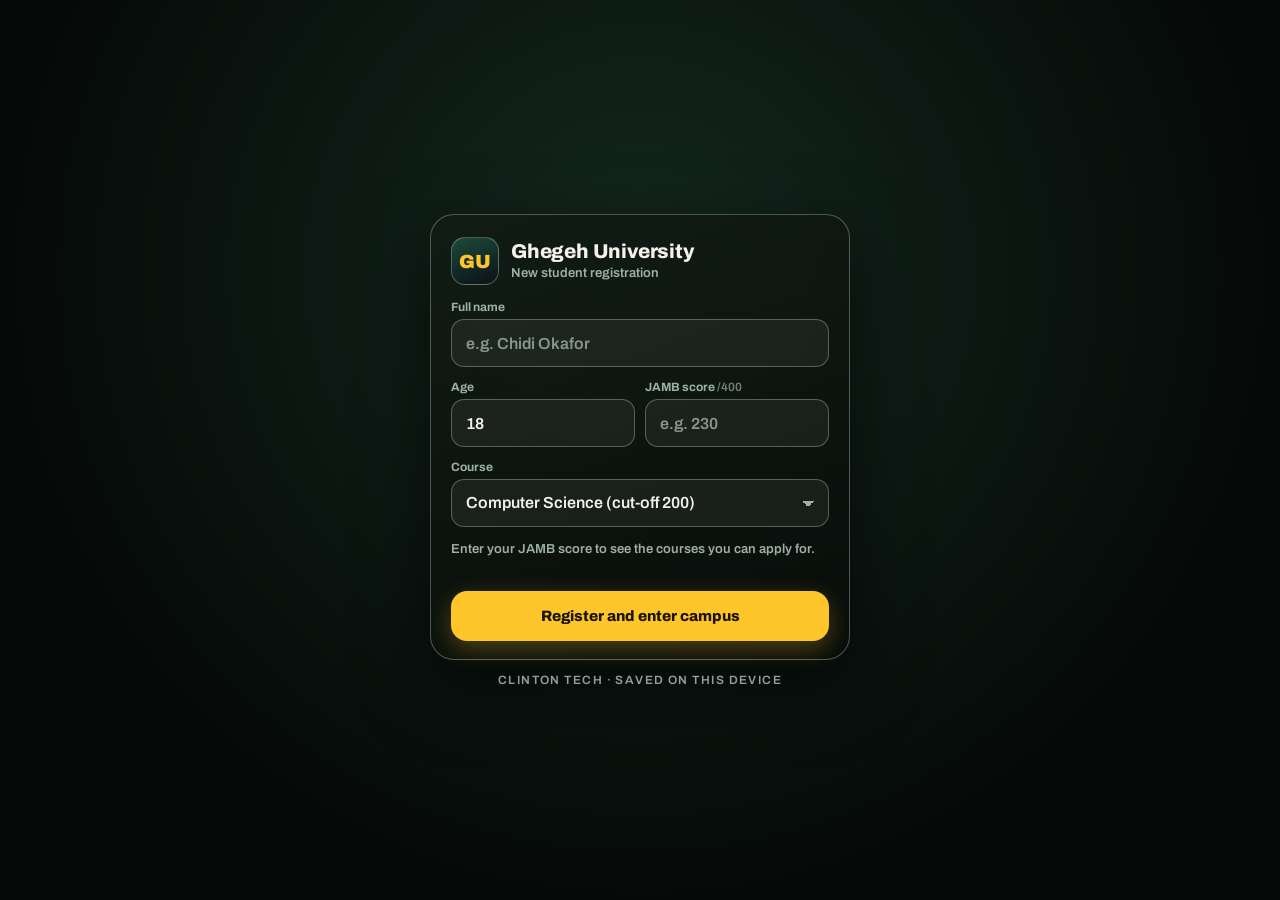
==== commit 8ba6cb1f: "School-sim overhaul: grid campus, real doors, furniture collision, class sessions with NPC teacher/s" ====
--- a/index.html
+++ b/index.html
@@ -2,7 +2,7 @@
 <html lang="en">
 <head>
   <meta charset="utf-8">
-  <meta name="viewport" content="width=device-width,initial-scale=1,maximum-scale=1,user-scalable=no,viewport-fit=cover">
+  <meta name="viewport" content="width=device-width,initial-scale=1,viewport-fit=cover">
   <meta name="theme-color" content="#0b110e">
   <meta name="color-scheme" content="dark">
   <meta name="description" content="Ghegeh University: a 3D third-person campus life game by Clinton Tech.">
@@ -69,8 +69,10 @@
   <script>
   (function(){var el=document.getElementById("ct-splash");if(!el)return;
   var fill=document.getElementById("ct-fill"),pct=document.getElementById("ct-pct");
-  var t0=Date.now(),MIN=3000,MAX=14000,done=false,p=0;
-  function hide(){if(done)return;done=true;el.classList.add("out");window.__ghegehSplashDone=true;
+  var seen=false;try{seen=localStorage.getItem("ghegeh_splash_seen")==="1"}catch(e){}
+  var reduce=window.matchMedia&&matchMedia("(prefers-reduced-motion:reduce)").matches;
+  var t0=Date.now(),MIN=reduce?600:(seen?1500:3000),MAX=14000,done=false,p=0;
+  function hide(){if(done)return;done=true;try{localStorage.setItem("ghegeh_splash_seen","1")}catch(e){}el.classList.add("out");window.__ghegehSplashDone=true;
     document.dispatchEvent(new Event("ghegeh:splash-done"));
     setTimeout(function(){el.remove();var c=document.getElementById("ct-splash-css");if(c)c.remove()},700)}
   function render(){fill.style.width=p+"%";pct.textContent=Math.min(100,Math.floor(p))+"%"}
@@ -95,10 +97,10 @@
           <span class="reg-crest">GU</span>
           <div><h1 id="reg-title">Ghegeh University</h1><p>New student registration</p></div>
         </header>
-        <label class="field"><span>Full name</span><input name="name" id="f-name" required maxlength="32" placeholder="e.g. Chidi Okafor" autocomplete="off" autocapitalize="words"></label>
+        <label class="field"><span>Full name</span><input name="name" id="f-name" aria-describedby="reg-note" required maxlength="32" placeholder="e.g. Chidi Okafor" autocomplete="off" autocapitalize="words"></label>
         <div class="field-row">
-          <label class="field"><span>Age</span><input name="age" id="f-age" required type="number" inputmode="numeric" min="15" max="60" value="18"></label>
-          <label class="field"><span>JAMB score <em>/400</em></span><input name="jamb" id="f-jamb" required type="number" inputmode="numeric" min="0" max="400" placeholder="e.g. 230"></label>
+          <label class="field"><span>Age</span><input name="age" aria-describedby="reg-note" id="f-age" required type="number" inputmode="numeric" min="15" max="60" value="18"></label>
+          <label class="field"><span>JAMB score <em>/400</em></span><input name="jamb" id="f-jamb" aria-describedby="reg-note" required type="number" inputmode="numeric" min="0" max="400" placeholder="e.g. 230"></label>
         </div>
         <label class="field"><span>Course</span><select name="programme" id="f-course" required></select></label>
         <p class="reg-note" id="reg-note" role="status"></p>
@@ -119,17 +121,19 @@
             <div class="pp-m pp-m-en"><span class="pp-m-l">ENERGY</span><div class="pp-m-bar"><i id="m-en"></i></div><span class="pp-m-n" id="n-en">0</span></div>
             <div class="pp-m pp-m-mood"><span class="pp-m-l">MOOD</span><div class="pp-m-bar"><i id="m-mood"></i></div><span class="pp-m-n" id="n-mood">0</span></div>
             <div class="pp-m pp-m-rep"><span class="pp-m-l">REP</span><div class="pp-m-bar"><i id="m-rep"></i></div><span class="pp-m-n" id="n-rep">0</span></div>
+            <div class="pp-m pp-m-disc"><span class="pp-m-l">CONDUCT</span><div class="pp-m-bar"><i id="m-disc"></i></div><span class="pp-m-n" id="n-disc">0</span></div>
           </div>
         </div>
       </div>
     </div>
 
-    <button class="guide hidden" id="guide" type="button" aria-live="polite">
+    <button class="guide hidden" id="guide" type="button">
       <span class="guide-arrow" id="guide-arrow"><svg viewBox="0 0 24 24" aria-hidden="true"><path d="M12 3 5 20l7-4 7 4z"/></svg></span>
       <span class="guide-text"><small id="guide-label">NEXT STEP</small><b id="guide-title">Welcome</b><em id="guide-sub"></em></span>
       <span class="guide-dist" id="guide-dist"></span>
     </button>
-    <div class="suspension-banner hidden" id="suspension-banner" role="alert">You are suspended from class. Open Campus Life and attend a conduct meeting.</div>
+    <span class="sr-only" id="guide-sr" role="status" aria-live="polite"></span>
+    <div class="suspension-banner hidden" id="suspension-banner" role="alert">You are suspended from class. Open People and attend a conduct meeting.</div>
 
     <nav class="dock hidden" id="dock" aria-label="Menus">
       <button data-open="portal" aria-label="Student portal"><svg viewBox="0 0 24 24"><path d="M2 9l10-5 10 5-10 5z"/><path d="M6 11.5V16c0 1.5 3 3 6 3s6-1.5 6-3v-4.5"/></svg><span>Student</span></button>
@@ -142,7 +146,7 @@
 
     <!-- ===== Sheets (same look as the Everyday-game menu sheet) ===== -->
     <div class="h-scrim hidden" id="sheet-portal" data-sheet>
-      <div class="h-sheet" role="dialog" aria-labelledby="portal-title">
+      <div class="h-sheet" role="dialog" aria-modal="true" tabindex="-1" aria-labelledby="portal-title">
         <div class="h-grab"></div>
         <div class="h-head"><div><div class="h-title" id="portal-title">Student Portal</div><div class="h-sub" id="profile-summary"></div></div><button class="h-x" data-close aria-label="Close"></button></div>
         <div id="portal-body"></div>
@@ -150,15 +154,15 @@
     </div>
 
     <div class="h-scrim hidden" id="sheet-life" data-sheet>
-      <div class="h-sheet" role="dialog" aria-labelledby="life-title">
-        <div class="h-grab"></div>
-        <div class="h-head"><div><div class="h-title" id="life-title">Campus Life</div><div class="h-sub">Friends, clubs and how you spend your time</div></div><button class="h-x" data-close aria-label="Close"></button></div>
+      <div class="h-sheet" role="dialog" aria-modal="true" tabindex="-1" aria-labelledby="life-title">
+        <div class="h-grab"></div>
+        <div class="h-head"><div><div class="h-title" id="life-title">People</div><div class="h-sub">Friends, clubs and campus life</div></div><button class="h-x" data-close aria-label="Close"></button></div>
         <div id="life-body"></div>
       </div>
     </div>
 
     <div class="h-scrim hidden" id="sheet-market" data-sheet>
-      <div class="h-sheet" role="dialog" aria-labelledby="market-title">
+      <div class="h-sheet" role="dialog" aria-modal="true" tabindex="-1" aria-labelledby="market-title">
         <div class="h-grab"></div>
         <div class="h-head"><div><div class="h-title" id="market-title">Clothing Market</div><div class="h-sub" id="market-wallet"></div></div><button class="h-x" data-close aria-label="Close"></button></div>
         <div class="h-grid c2" id="market-items"></div>
@@ -167,7 +171,7 @@
     </div>
 
     <div class="h-scrim hidden" id="sheet-emotes" data-sheet>
-      <div class="h-sheet" role="dialog" aria-labelledby="emote-title">
+      <div class="h-sheet" role="dialog" aria-modal="true" tabindex="-1" aria-labelledby="emote-title">
         <div class="h-grab"></div>
         <div class="h-head"><div><div class="h-title" id="emote-title">Emotes</div><div class="h-sub">Tap one to play it on your character</div></div><button class="h-x" data-close aria-label="Close"></button></div>
         <div class="h-grid c4" id="emote-grid">
@@ -185,19 +189,21 @@
           <button class="h-tile" data-emote="stepper_heeltoe"><span class="h-tile-l">Heel-toe</span></button>
         </div>
         <button class="btn-ghost" id="do-handshake" type="button">Shake hands with the nearest student</button>
+        <button class="btn-ghost" id="do-hug" type="button">Hug the nearest student</button>
       </div>
     </div>
 
     <div class="h-scrim hidden" id="sheet-settings" data-sheet>
-      <div class="h-sheet" role="dialog" aria-labelledby="settings-title">
-        <div class="h-grab"></div>
-        <div class="h-head"><div><div class="h-title" id="settings-title">Menu</div><div class="h-sub">Ghegeh University · Clinton Tech</div></div><button class="h-x" data-close aria-label="Close"></button></div>
+      <div class="h-sheet" role="dialog" aria-modal="true" tabindex="-1" aria-labelledby="settings-title">
+        <div class="h-grab"></div>
+        <div class="h-head"><div><div class="h-title" id="settings-title">Settings</div><div class="h-sub">Ghegeh University · Clinton Tech</div></div><button class="h-x" data-close aria-label="Close"></button></div>
         <div class="h-sec"><div class="h-sec-l">Graphics (use LOW if the game is slow)</div>
           <div class="h-grid c3" id="quality-grid">
             <button class="h-tile" data-quality="low"><span class="h-tile-l">Low</span></button>
             <button class="h-tile" data-quality="medium"><span class="h-tile-l">Medium</span></button>
             <button class="h-tile" data-quality="high"><span class="h-tile-l">High</span></button>
           </div></div>
+        <button class="btn-ghost hidden" id="reload-quality" type="button">Reload to apply graphics</button>
         <div class="h-sec"><div class="h-grid c2">
           <button class="h-tile" id="open-howto" type="button"><span class="h-tile-l">How to play</span><span class="h-tile-s">Controls and goals</span></button>
           <button class="h-tile tone-flare" id="reset-btn" type="button"><span class="h-tile-l">New student</span><span class="h-tile-s">Erases this save</span></button>
@@ -206,7 +212,7 @@
     </div>
 
     <div class="h-scrim hidden" id="sheet-howto" data-sheet>
-      <div class="h-sheet" role="dialog" aria-labelledby="howto-title">
+      <div class="h-sheet" role="dialog" aria-modal="true" tabindex="-1" aria-labelledby="howto-title">
         <div class="h-grab"></div>
         <div class="h-head"><div><div class="h-title" id="howto-title">How to play</div><div class="h-sub">Your goal: get admitted, pass your exams, graduate</div></div><button class="h-x" data-close aria-label="Close"></button></div>
         <ol class="howto">
@@ -220,6 +226,14 @@
       </div>
     </div>
 
+    <div class="h-scrim hidden" id="sheet-dialog" data-sheet>
+      <div class="h-sheet" role="alertdialog" aria-modal="true" tabindex="-1" aria-labelledby="dialog-title" aria-describedby="dialog-text">
+        <div class="h-grab"></div>
+        <div class="dlg"><div class="dlg-title" id="dialog-title"></div><div class="dlg-big" id="dialog-big"></div><p class="dlg-text" id="dialog-text"></p><div class="dlg-actions" id="dialog-actions"></div></div>
+      </div>
+    </div>
+
+    <div class="update-bar hidden" id="update-bar" role="status"><span>A new version is ready.</span><button class="btn-sm" id="update-reload" type="button">Reload</button></div>
     <div class="toast" id="toast" role="status"></div>
     <div class="overlay hidden" id="loading" role="status" aria-live="polite">
       <div class="loader" id="loader"></div><b id="loading-title">Building your campus</b><small id="loading-copy">This takes a moment the first time.</small>
--- a/css/uni.css
+++ b/css/uni.css
@@ -16,8 +16,8 @@
 .btn-primary:active{transform:scale(.97)}
 .btn-primary:disabled{opacity:.45;box-shadow:none;cursor:not-allowed}
 .btn-ghost{width:100%;margin-top:12px;min-height:46px;border-radius:14px;border:1px solid var(--line-hi);background:rgba(243,241,232,.06);font:700 13px/1.2 var(--font);cursor:pointer;padding:0 14px}
-.btn-link{margin-top:10px;width:100%;background:none;border:0;color:var(--mist);font:600 13px/1.2 var(--font);text-decoration:underline;cursor:pointer;padding:8px}
-.btn-sm{min-height:38px;padding:0 14px;border-radius:12px;border:0;background:var(--danfo);color:var(--danfo-ink);font:800 12px/1 var(--font);cursor:pointer;white-space:nowrap}
+.btn-link{min-height:44px;margin-top:6px;width:100%;background:none;border:0;color:var(--mist);font:600 13px/1.2 var(--font);text-decoration:underline;cursor:pointer;padding:8px}
+.btn-sm{min-height:44px;padding:0 14px;border-radius:12px;border:0;background:var(--danfo);color:var(--danfo-ink);font:800 12px/1 var(--font);cursor:pointer;white-space:nowrap}
 .btn-sm:disabled{background:rgba(243,241,232,.12);color:var(--mist);cursor:not-allowed}
 .btn-sm.alt{background:rgba(243,241,232,.1);color:var(--paper);border:1px solid var(--line-hi)}
 
@@ -25,7 +25,7 @@
 .reg{position:fixed;inset:0;z-index:100;display:flex;flex-direction:column;align-items:center;justify-content:center;gap:14px;padding:calc(env(safe-area-inset-top,0px) + 16px) 16px calc(env(safe-area-inset-bottom,0px) + 16px);background:radial-gradient(circle at 50% 30%,#14281f 0%,#050907 72%);overflow:auto}
 .reg-card{width:min(420px,100%);padding:22px 20px 18px;border-radius:24px;background:linear-gradient(160deg,rgba(18,28,22,.97),rgba(8,13,10,.98));border:1px solid var(--line-hi);box-shadow:0 24px 70px rgba(0,0,0,.6);display:flex;flex-direction:column;gap:14px}
 .reg-head{display:flex;align-items:center;gap:12px;margin-bottom:2px}
-.reg-crest{width:48px;height:48px;border-radius:14px;display:grid;place-items:center;background:linear-gradient(160deg,#173d59,#0b1421);border:1px solid var(--line-hi);color:var(--danfo);font:900 19px/1 var(--font);letter-spacing:.02em}
+.reg-crest{width:48px;height:48px;border-radius:14px;display:grid;place-items:center;background:linear-gradient(160deg,#1d4a3a,#0b1018);border:1px solid var(--line-hi);color:var(--danfo);font:900 19px/1 var(--font);letter-spacing:.02em}
 .reg-head h1{font:800 20px/1.1 var(--font);letter-spacing:-.01em}
 .reg-head p{font:600 13px/1.3 var(--font);color:var(--mist);margin-top:3px}
 .field{display:flex;flex-direction:column;gap:6px;min-width:0;flex:1}
@@ -34,18 +34,18 @@
 .field input,.field select{width:100%;min-height:48px;padding:0 14px;border-radius:13px;border:1px solid var(--line-hi);background:rgba(243,241,232,.06);color:var(--paper);font:600 16px/1 var(--font);appearance:none;-webkit-appearance:none}
 .field select{background-image:linear-gradient(45deg,transparent 50%,var(--mist) 50%),linear-gradient(135deg,var(--mist) 50%,transparent 50%);background-position:calc(100% - 20px) 21px,calc(100% - 14px) 21px;background-size:6px 6px;background-repeat:no-repeat;padding-right:36px}
 .field select option{background:#101a14;color:var(--paper)}
-.field input::placeholder{color:rgba(157,176,166,.6)}
+.field input::placeholder{color:rgba(157,176,166,.82)}
 .field input:focus,.field select:focus{border-color:var(--danfo);outline:none}
 .field-row{display:flex;gap:10px}
-.reg-note{min-height:18px;font:600 13px/1.35 var(--font);color:var(--mist)}
+.reg-note{min-height:36px;font:600 13px/1.35 var(--font);color:var(--mist)}
 .reg-note.ok{color:var(--garden)}.reg-note.bad{color:#ff9a86}
-.reg-foot{font:600 11px/1 var(--font);letter-spacing:.12em;color:rgba(157,176,166,.6);text-transform:uppercase}
+.reg-foot{font:600 12px/1 var(--font);letter-spacing:.12em;color:rgba(157,176,166,.9);text-transform:uppercase}
 
 /* ---------- HUD: player card extras ---------- */
 #player-panel{margin:0}
 .pp-cash-line{font:800 13px/1 var(--font);color:var(--garden);font-variant-numeric:tabular-nums}
 .pp-meters{display:flex;flex-direction:column;gap:5px}
-.pp-m-l{width:44px}
+.pp-m-l{width:58px}
 .pp-m-en i{background:var(--garden)}.pp-m-en.low i{background:var(--flare);animation:hPulse 1s ease-in-out infinite}
 .pp-m-en.low .pp-m-l{color:var(--flare)}
 .pp-m-mood i{background:var(--sky)}
@@ -59,9 +59,9 @@
 .guide-arrow.none svg{display:none}
 .guide-arrow.none::before{content:"!";font:900 20px/1 var(--font)}
 .guide-text{display:flex;flex-direction:column;gap:3px;min-width:0;flex:1}
-.guide-text small{font:800 10px/1 var(--font);letter-spacing:.14em;color:var(--danfo)}
-.guide-text b{font:800 15px/1.15 var(--font);white-space:nowrap;overflow:hidden;text-overflow:ellipsis}
-.guide-text em{font:600 12px/1.25 var(--font);font-style:normal;color:var(--mist);white-space:nowrap;overflow:hidden;text-overflow:ellipsis}
+.guide-text small{font:800 11px/1 var(--font);letter-spacing:.14em;color:var(--danfo)}
+.guide-text b{font:800 15px/1.15 var(--font);display:-webkit-box;-webkit-line-clamp:2;-webkit-box-orient:vertical;overflow:hidden}
+.guide-text em{font:600 12px/1.25 var(--font);font-style:normal;color:var(--mist);display:-webkit-box;-webkit-line-clamp:2;-webkit-box-orient:vertical;overflow:hidden}
 .guide-dist{flex:none;font:800 13px/1 var(--font);font-variant-numeric:tabular-nums;color:var(--paper)}
 .suspension-banner{position:fixed;z-index:24;left:50%;top:calc(var(--h-banner-top,130px) + 74px);transform:translateX(-50%);width:min(360px,calc(100vw - 24px));padding:10px 14px;border-radius:14px;background:rgba(150,28,28,.92);border:1px solid #ff9a86;font:700 12px/1.35 var(--font);text-align:center}
 
@@ -70,18 +70,18 @@
 .dock button{width:58px;padding:8px 0 7px;display:flex;flex-direction:column;align-items:center;gap:4px;border-radius:15px;border:1px solid var(--line);background:var(--glass);backdrop-filter:blur(12px);-webkit-backdrop-filter:blur(12px);box-shadow:0 6px 18px rgba(0,0,0,.35);cursor:pointer;touch-action:manipulation}
 .dock button:active{transform:scale(.94)}
 .dock svg{width:22px;height:22px;fill:none;stroke:var(--paper);stroke-width:1.9;stroke-linecap:round;stroke-linejoin:round}
-.dock span{font:800 10px/1 var(--font);letter-spacing:.02em;color:var(--mist)}
+.dock span{font:800 11px/1 var(--font);letter-spacing:.02em;color:var(--mist)}
 .dock button.is-on{background:var(--danfo);border-color:transparent}.dock button.is-on svg{stroke:var(--danfo-ink)}.dock button.is-on span{color:var(--danfo-ink)}
 .dock button.attn{border-color:var(--danfo)}.dock button.attn svg{stroke:var(--danfo)}
 
 /* ---------- sheets ---------- */
 .h-scrim{z-index:70}
-.h-sheet{max-height:88dvh;scrollbar-width:none}.h-sheet::-webkit-scrollbar{display:none}
+.h-sheet{max-height:88dvh;scrollbar-width:thin;scrollbar-color:rgba(243,241,232,.35) transparent}.h-sheet::-webkit-scrollbar{width:6px}.h-sheet::-webkit-scrollbar-thumb{background:rgba(243,241,232,.3);border-radius:3px}
 .h-sec-l{margin-top:2px}
 .sheet-h{font:800 13px/1 var(--font);color:var(--mist);margin:18px 2px 8px}
 .tiles{display:grid;grid-template-columns:repeat(3,1fr);gap:8px;margin-top:10px}
 .tile{padding:10px 8px;border-radius:14px;background:rgba(243,241,232,.06);border:1px solid var(--line);text-align:center;min-width:0}
-.tile small{display:block;font:700 10px/1 var(--font);color:var(--mist);letter-spacing:.06em;text-transform:uppercase}
+.tile small{display:block;font:700 11px/1 var(--font);color:var(--mist);letter-spacing:.06em;text-transform:uppercase}
 .tile b{display:block;margin-top:6px;font:800 16px/1.1 var(--font);font-variant-numeric:tabular-nums;white-space:nowrap;overflow:hidden;text-overflow:ellipsis}
 .bar{height:8px;border-radius:5px;background:rgba(243,241,232,.12);overflow:hidden;margin-top:12px}
 .bar i{display:block;height:100%;border-radius:5px;background:linear-gradient(90deg,var(--danfo),#ff8a1f);transition:width .3s}
@@ -93,7 +93,7 @@
 .step.now .n{background:var(--danfo);color:var(--danfo-ink)}
 .step .t{flex:1;min-width:0}.step .t b{display:block;font:800 14px/1.2 var(--font)}.step .t span{display:block;margin-top:3px;font:600 12px/1.3 var(--font);color:var(--mist)}
 .prog{display:flex;flex-direction:column;gap:5px;padding:13px;border-radius:15px;background:rgba(243,241,232,.05);border:1px solid var(--line);margin-bottom:8px}
-.prog.locked{opacity:.5}
+.prog.locked{opacity:.78}
 .prog b{font:800 15px/1.2 var(--font)}.prog span{font:600 12px/1.35 var(--font);color:var(--mist)}.prog .cut{color:var(--danfo);font-weight:700}
 .prog .btn-sm{align-self:flex-start;margin-top:6px}
 .note{font:600 12px/1.45 var(--font);color:var(--mist);margin:10px 2px 0}
@@ -102,12 +102,12 @@
 .acts .h-tile{min-height:68px}
 .acts .h-tile[disabled]{opacity:.45}
 .chips{display:flex;flex-wrap:wrap;gap:8px}
-.chip{padding:9px 12px;border-radius:12px;border:1px solid var(--line-hi);background:rgba(243,241,232,.06);font:700 12px/1.2 var(--font);cursor:pointer}
+.chip{padding:0 14px;min-height:44px;display:inline-flex;align-items:center;border-radius:12px;border:1px solid var(--line-hi);background:rgba(243,241,232,.06);font:700 12px/1.2 var(--font);cursor:pointer}
 .chip.on{background:rgba(255,198,43,.14);border-color:var(--danfo);color:var(--danfo)}
 .fac{display:block;width:100%;text-align:left;padding:12px;margin-bottom:8px;border-radius:14px;border:1px solid var(--line);background:rgba(243,241,232,.05);cursor:pointer}
 .fac b{display:block;font:800 14px/1.2 var(--font)}.fac small{display:block;margin-top:3px;font:600 12px/1.35 var(--font);color:var(--mist)}
 .fac.on{border-color:var(--danfo);background:rgba(255,198,43,.08)}
-.chat{display:flex;flex-direction:column;gap:8px;max-height:200px;overflow-y:auto;padding:10px;border-radius:14px;background:rgba(0,0,0,.28);border:1px solid var(--line)}
+.chat{display:flex;flex-direction:column;gap:8px;max-height:240px;overflow-y:auto;overscroll-behavior:contain;padding:10px;border-radius:14px;background:rgba(0,0,0,.28);border:1px solid var(--line)}
 .chat-line{font:600 13px/1.4 var(--font);padding:8px 10px;border-radius:12px;background:rgba(243,241,232,.08);align-self:flex-start;max-width:92%}
 .chat-line.player{align-self:flex-end;background:rgba(255,198,43,.16)}
 .chat-line b{display:block;font:800 11px/1 var(--font);color:var(--mist);margin-bottom:4px}
@@ -127,6 +127,7 @@
 body.sheet-open .toast{bottom:auto;top:calc(env(safe-area-inset-top,0px) + 10px);z-index:99}
 .overlay{position:fixed;inset:0;z-index:95;display:flex;flex-direction:column;align-items:center;justify-content:center;gap:12px;padding:24px;background:rgba(5,9,7,.94);text-align:center}
 .overlay b{font:800 18px/1.2 var(--font)}.overlay small{max-width:380px;font:600 13px/1.5 var(--font);color:var(--mist)}
+.overlay.failed{z-index:110}
 .overlay.failed b{color:#ff9a86}
 .overlay-actions{width:min(260px,100%);margin-top:8px}
 .loader{width:36px;height:36px;border:3px solid rgba(243,241,232,.15);border-top-color:var(--danfo);border-radius:50%;animation:spin .8s linear infinite}
@@ -135,7 +136,7 @@
 
 /* ---------- campus mode: no combat or jetpack UI ---------- */
 /* Everyday-game-only HUD pieces (bag, sound, its own settings, back-to-city) */
-#ph3d-pocket-btn,#hud-sound,#hud-settings,#ph3d-home-btn,#tpill,#ph3d-walk-fly,#ph3d-aim-btn,#ph3d-view-btn,#ph3d-shoulder-btn,#ph3d-atk,#ph3d-blk,#ph3d-gun-hud,#ph3d-use-item,#ph3d-throw-item,#ph3d-torch-btn{display:none!important}
+#ph3d-walk-attack,#ph3d-pocket-btn,#hud-sound,#hud-settings,#ph3d-home-btn,#tpill,#ph3d-walk-fly,#ph3d-aim-btn,#ph3d-view-btn,#ph3d-shoulder-btn,#ph3d-atk,#ph3d-blk,#ph3d-gun-hud,#ph3d-use-item,#ph3d-throw-item,#ph3d-torch-btn{display:none!important}
 
 @media(max-width:600px){.guide{top:calc(var(--h-banner-top,130px) + 8px)}.suspension-banner{top:calc(var(--h-banner-top,130px) + 82px)}}
 @media(max-height:480px) and (orientation:landscape){
@@ -143,7 +144,7 @@
   .guide:active{transform:scale(.98)}
   .suspension-banner{left:calc(env(safe-area-inset-left,0px) + 204px);transform:none;top:calc(env(safe-area-inset-top,0px) + 72px);width:clamp(200px,calc(100vw - 204px - 330px),360px)}
   .dock{top:calc(env(safe-area-inset-top,0px) + 10px);flex-direction:row;flex-wrap:nowrap;gap:6px}
-  .dock button{width:46px;padding:9px 0}
+  .dock button{width:46px;height:44px;padding:0;justify-content:center}
   .dock span{display:none}
   .reg{justify-content:flex-start}
   .toast{bottom:calc(env(safe-area-inset-bottom,0px) + 20px)}
@@ -152,6 +153,39 @@
   .guide{top:calc(env(safe-area-inset-top,0px) + 62px);left:calc(env(safe-area-inset-left,0px) + 204px);width:min(340px,calc(100vw - 216px));padding:8px 12px 8px 8px}
   .guide-text em{display:none}.guide-arrow{width:36px;height:36px}
   .suspension-banner{top:calc(env(safe-area-inset-top,0px) + 118px);width:min(340px,calc(100vw - 216px))}
-  .dock{gap:5px}.dock button{width:40px;padding:7px 0}.dock svg{width:20px;height:20px}
+  .dock{gap:5px}.dock button{width:44px;height:44px;padding:0;justify-content:center}.dock svg{width:20px;height:20px}
 }
 @media(prefers-reduced-motion:reduce){*{animation-duration:.01ms!important;animation-iteration-count:1!important;transition-duration:.01ms!important}}
+
+
+/* ---------- v9 UX fixes ---------- */
+.sr-only{position:absolute;width:1px;height:1px;overflow:hidden;clip:rect(0 0 0 0);white-space:nowrap}
+.guide-dist:empty{display:none}
+.pp-m-mood.low i,.pp-m-disc.low i{background:var(--flare);animation:hPulse 1s ease-in-out infinite}
+.pp-m-disc i{background:#b69cff}
+.pp-m-disc.low .pp-m-l{color:var(--flare)}
+.field input[aria-invalid=true]{border-color:#ff9a86}
+.h-x{width:44px;height:44px}
+.h-grab{position:relative}.h-grab::before{content:"";position:absolute;inset:-14px -60px}
+.h-grab,.h-head{touch-action:none}
+#sheet-dialog{z-index:120}
+.dlg{display:flex;flex-direction:column;gap:10px;text-align:center;padding:4px 0 6px}
+.dlg-title{font:800 19px/1.2 var(--font)}
+.dlg-big{font:900 52px/1 var(--font);font-variant-numeric:tabular-nums}
+.dlg-big:empty{display:none}
+.dlg-big.ok{color:var(--garden)}.dlg-big.bad{color:#ff9a86}
+.dlg-text{font:600 14px/1.5 var(--font);color:var(--mist)}
+.dlg-actions{display:flex;flex-direction:column;gap:2px;margin-top:6px}
+.btn-primary.danger{background:var(--flare);color:#fff;box-shadow:0 8px 24px rgba(255,90,60,.28)}
+.update-bar{position:fixed;z-index:98;left:50%;transform:translateX(-50%);top:calc(env(safe-area-inset-top,0px) + 10px);display:flex;align-items:center;gap:12px;padding:6px 6px 6px 16px;border-radius:14px;background:var(--paper);color:var(--ink);font:700 13px/1.3 var(--font);box-shadow:0 10px 30px rgba(0,0,0,.5)}
+.market-item .btn-sm[disabled]{background:rgba(243,241,232,.12);color:var(--mist);cursor:not-allowed}
+@media(max-width:600px) and (orientation:portrait){
+  .guide{left:12px;transform:none;width:calc(100vw - 94px);top:calc(var(--h-banner-top,130px) + 28px)}
+  .guide:active{transform:scale(.98)}
+  .suspension-banner{left:12px;transform:none;width:calc(100vw - 94px);top:calc(var(--h-banner-top,130px) + 120px)}
+}
+@media(max-height:700px) and (orientation:portrait){
+  .dock{top:calc(env(safe-area-inset-top,0px) + 56px);gap:6px}
+  .dock button{width:56px;padding:5px 0 4px}
+  .dock svg{width:20px;height:20px}
+}
